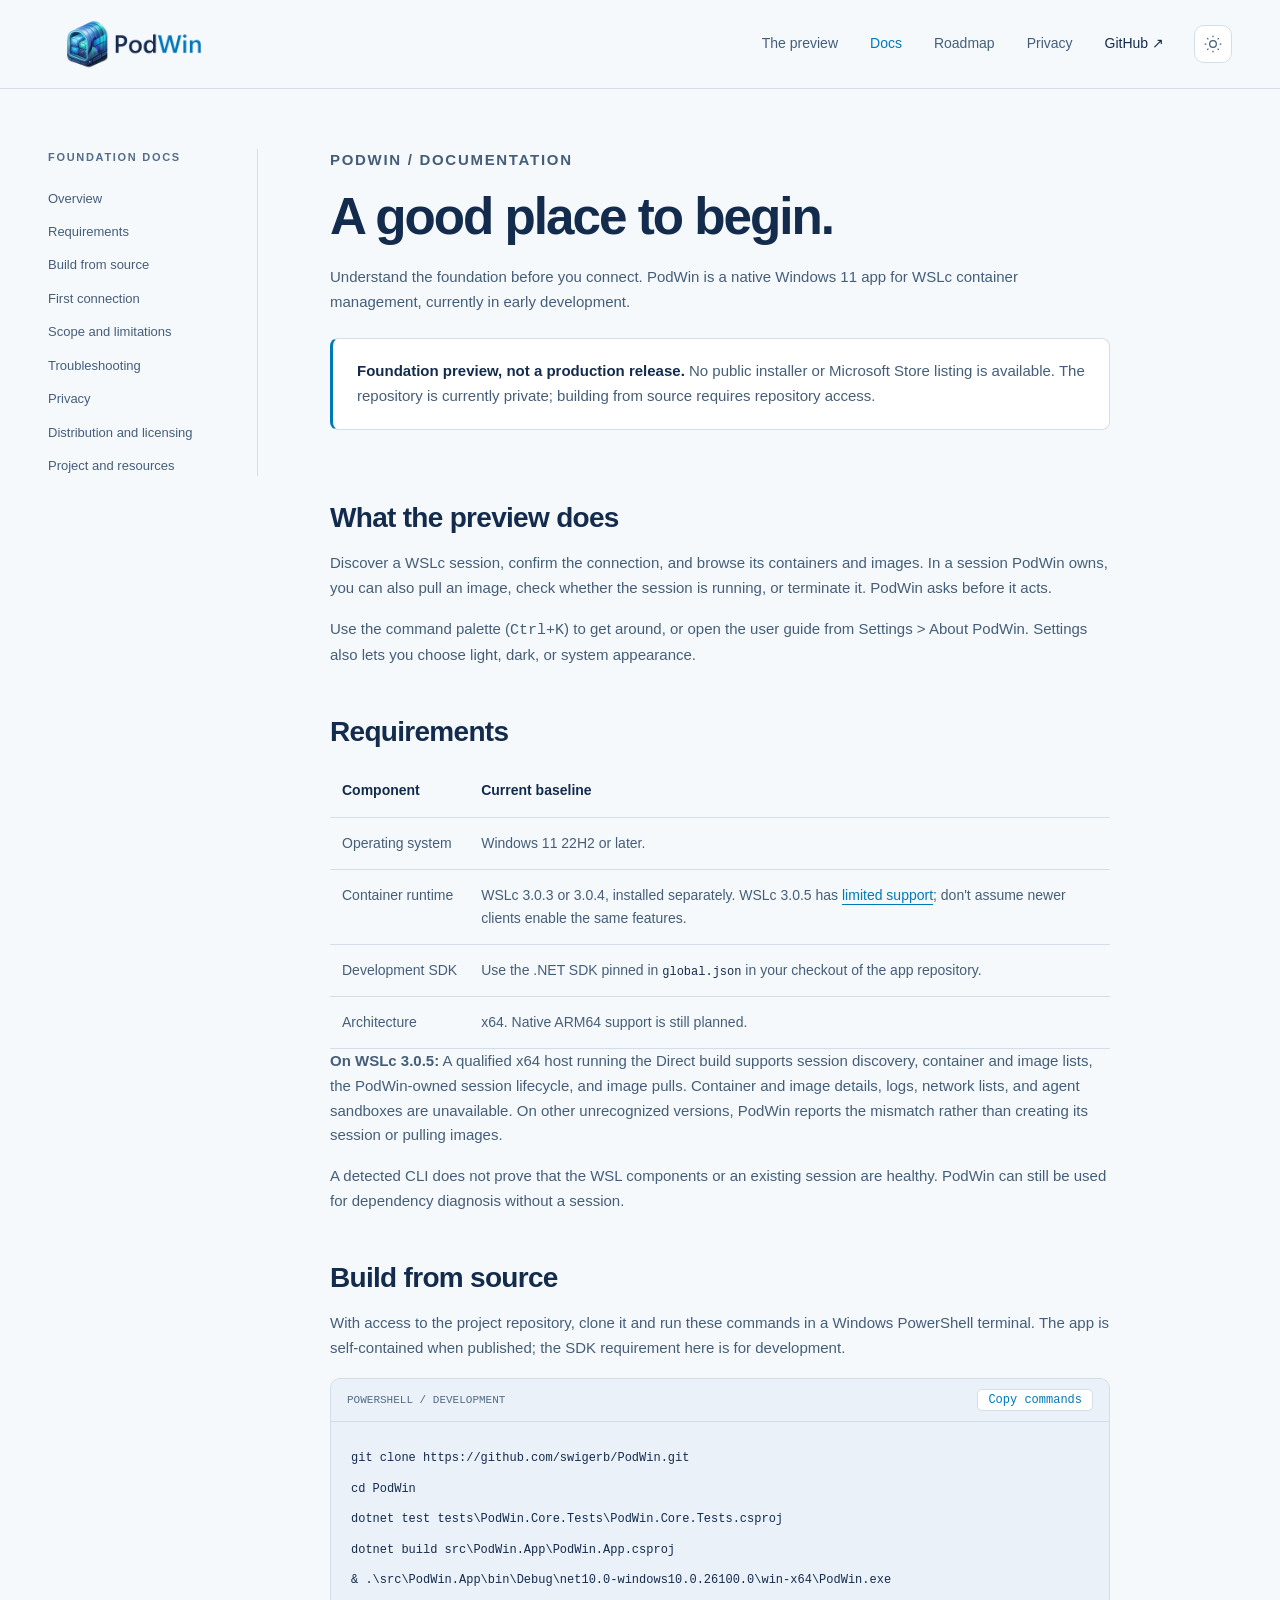
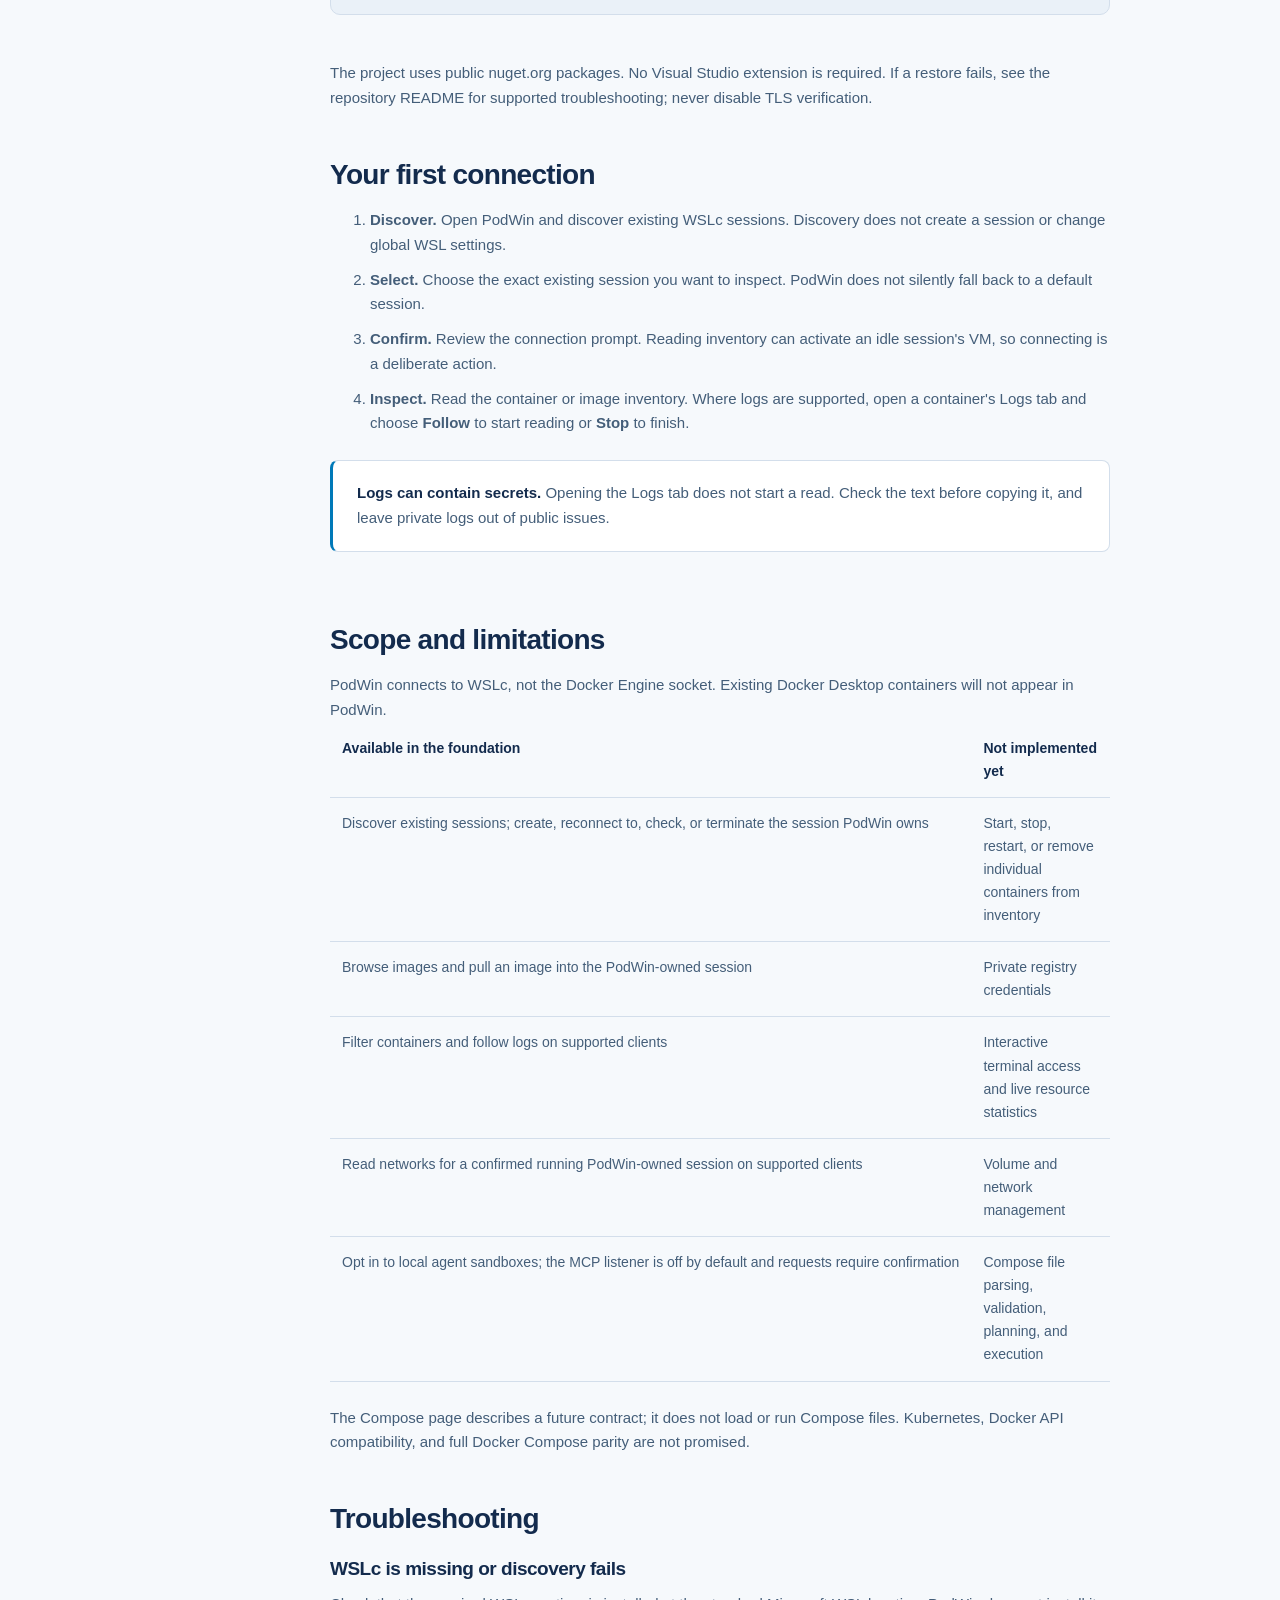
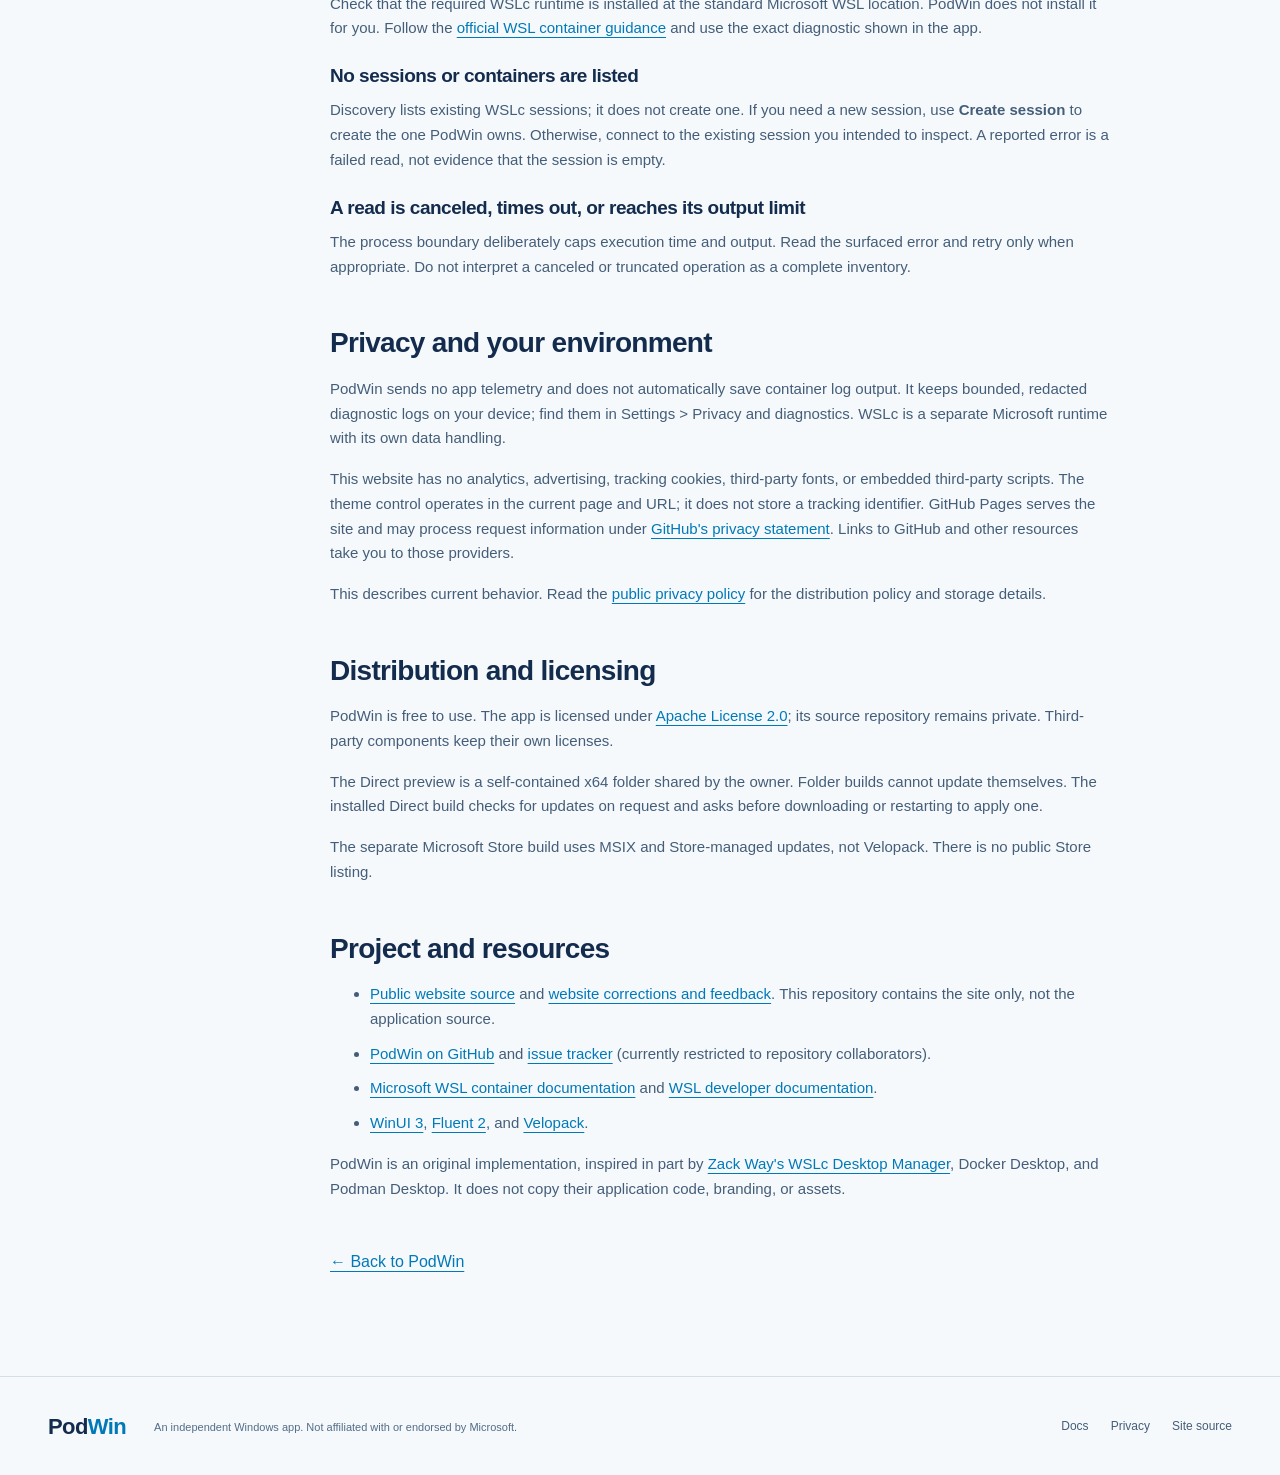
==== site/docs/index.html @ 89027b30 "Merge pull request #4 from swigerb/squad/2-preview-copy Co-authored-by: Copilot <223556219+Copilot@u" ====
<!doctype html>
<html lang="en" data-theme="dark">
<head>
  <meta charset="utf-8">
  <meta name="viewport" content="width=device-width, initial-scale=1">
  <script src="../assets/theme.js"></script>
  <title>Documentation | PodWin</title>
  <meta name="description" content="PodWin foundation preview documentation: Windows and WSLc requirements, development setup, session safety, supported workflows, and limitations.">
  <meta name="theme-color" content="#101c30">
  <link rel="canonical" href="https://podwin.app/docs/">
  <meta property="og:type" content="website">
  <meta property="og:site_name" content="PodWin">
  <meta property="og:title" content="Documentation | PodWin">
  <meta property="og:description" content="Get to know the PodWin foundation preview. Requirements, development setup, supported workflows, and honest boundaries.">
  <meta property="og:url" content="https://podwin.app/docs/">
  <meta property="og:image" content="https://podwin.app/assets/podwin-banner.png">
  <meta property="og:image:alt" content="The blue and teal PodWin capsule logo and wordmark.">
  <meta name="twitter:card" content="summary_large_image">
  <link rel="icon" href="../assets/favicon.ico" sizes="any">
  <link rel="apple-touch-icon" href="../assets/apple-touch-icon.png">
  <link rel="manifest" href="../site.webmanifest">
  <link rel="stylesheet" href="../assets/site.css">
  <script src="../assets/site.js" defer></script>
</head>
<body>
  <a class="skip-link" href="#main">Skip to content</a>
  <header class="site-header">
    <div class="container header-inner">
      <a class="brand" href="../" aria-label="PodWin home"><img class="brand-dark" src="../assets/podwin-horizontal-dark.png" alt="PodWin" width="1600" height="480"><img class="brand-light" src="../assets/podwin-horizontal-light.png" alt="PodWin" width="1600" height="480"></a>
      <nav aria-label="Main navigation"><a href="../#preview">The preview</a><a href="./" aria-current="page">Docs</a><a href="../#roadmap">Roadmap</a><a href="../privacy/">Privacy</a><a class="nav-github" href="https://github.com/swigerb/PodWin" title="Application repository; access is currently restricted">GitHub <span aria-hidden="true">&#8599;</span></a></nav>
      <button class="theme-toggle" type="button" aria-label="Switch to light theme" hidden><svg viewBox="0 0 24 24" fill="none" stroke="currentColor" stroke-width="1.5" aria-hidden="true"><circle cx="12" cy="12" r="4"/><path d="M12 2v2m0 16v2M2 12h2m16 0h2M5 5l1.5 1.5m11 11L19 19M5 19l1.5-1.5m11-11L19 5"/></svg></button>
    </div>
  </header>
  <main class="container docs-layout" id="main">
    <nav class="docs-sidebar" aria-label="Documentation sections">
      <p class="eyebrow">FOUNDATION DOCS</p>
      <a href="#overview">Overview</a><a href="#requirements">Requirements</a><a href="#development">Build from source</a><a href="#first-connection">First connection</a><a href="#boundaries">Scope and limitations</a><a href="#troubleshooting">Troubleshooting</a><a href="#privacy">Privacy</a><a href="#distribution">Distribution and licensing</a><a href="#resources">Project and resources</a>
    </nav>
    <div class="docs-content">
      <p class="eyebrow">PODWIN / DOCUMENTATION</p>
      <h1>A good place to begin.</h1>
      <p class="docs-lead">Understand the foundation before you connect. PodWin is a native Windows 11 app for WSLc container management, currently in early development.</p>
      <div class="callout"><p><strong>Foundation preview, not a production release.</strong> No public installer or Microsoft Store listing is available. The repository is currently private; building from source requires repository access.</p></div>

      <section id="overview">
        <h2>What the preview does</h2>
        <p>Discover a WSLc session, confirm the connection, and browse its containers and images. In a session PodWin owns, you can also pull an image, check whether the session is running, or terminate it. PodWin asks before it acts.</p>
        <p>Use the command palette (<kbd>Ctrl+K</kbd>) to get around, or open the user guide from Settings &gt; About PodWin. Settings also lets you choose light, dark, or system appearance.</p>
      </section>
      <section id="requirements">
        <h2>Requirements</h2>
        <div class="docs-table-wrap"><table class="docs-table"><thead><tr><th scope="col">Component</th><th scope="col">Current baseline</th></tr></thead><tbody>
          <tr><td>Operating system</td><td>Windows 11 22H2 or later.</td></tr>
          <tr><td>Container runtime</td><td>WSLc 3.0.3 or 3.0.4, installed separately. WSLc 3.0.5 has <a href="#runtime-limits">limited support</a>; don't assume newer clients enable the same features.</td></tr>
          <tr><td>Development SDK</td><td>Use the .NET SDK pinned in <code>global.json</code> in your checkout of the app repository.</td></tr>
          <tr><td>Architecture</td><td>x64. Native ARM64 support is still planned.</td></tr>
        </tbody></table></div>
        <p id="runtime-limits"><strong>On WSLc 3.0.5:</strong> A qualified x64 host running the Direct build supports session discovery, container and image lists, the PodWin-owned session lifecycle, and image pulls. Container and image details, logs, network lists, and agent sandboxes are unavailable. On other unrecognized versions, PodWin reports the mismatch rather than creating its session or pulling images.</p>
        <p class="section-note">A detected CLI does not prove that the WSL components or an existing session are healthy. PodWin can still be used for dependency diagnosis without a session.</p>
      </section>
      <section id="development">
        <h2>Build from source</h2>
        <p>With access to the project repository, clone it and run these commands in a Windows PowerShell terminal. The app is self-contained when published; the SDK requirement here is for development.</p>
        <div class="code-block">
          <div class="code-heading"><span>POWERSHELL / DEVELOPMENT</span><button class="copy-button" type="button" data-copy="build-commands" hidden>Copy commands</button></div>
          <pre><code id="build-commands">git clone https://github.com/swigerb/PodWin.git
cd PodWin
dotnet test tests\PodWin.Core.Tests\PodWin.Core.Tests.csproj
dotnet build src\PodWin.App\PodWin.App.csproj
&amp; .\src\PodWin.App\bin\Debug\net10.0-windows10.0.26100.0\win-x64\PodWin.exe</code></pre>
        </div>
        <p id="copy-status" class="copy-status" role="status" aria-live="polite"></p>
        <p>The project uses public nuget.org packages. No Visual Studio extension is required. If a restore fails, see the repository README for supported troubleshooting; never disable TLS verification.</p>
      </section>
      <section id="first-connection">
        <h2>Your first connection</h2>
        <ol>
          <li><strong>Discover.</strong> Open PodWin and discover existing WSLc sessions. Discovery does not create a session or change global WSL settings.</li>
          <li><strong>Select.</strong> Choose the exact existing session you want to inspect. PodWin does not silently fall back to a default session.</li>
          <li><strong>Confirm.</strong> Review the connection prompt. Reading inventory can activate an idle session's VM, so connecting is a deliberate action.</li>
          <li><strong>Inspect.</strong> Read the container or image inventory. Where logs are supported, open a container's Logs tab and choose <strong>Follow</strong> to start reading or <strong>Stop</strong> to finish.</li>
        </ol>
        <div class="callout"><p><strong>Logs can contain secrets.</strong> Opening the Logs tab does not start a read. Check the text before copying it, and leave private logs out of public issues.</p></div>
      </section>
      <section id="boundaries">
        <h2>Scope and limitations</h2>
        <p>PodWin connects to WSLc, not the Docker Engine socket. Existing Docker Desktop containers will not appear in PodWin.</p>
        <div class="docs-table-wrap"><table class="docs-table"><thead><tr><th scope="col">Available in the foundation</th><th scope="col">Not implemented yet</th></tr></thead><tbody>
          <tr><td>Discover existing sessions; create, reconnect to, check, or terminate the session PodWin owns</td><td>Start, stop, restart, or remove individual containers from inventory</td></tr>
          <tr><td>Browse images and pull an image into the PodWin-owned session</td><td>Private registry credentials</td></tr>
          <tr><td>Filter containers and follow logs on supported clients</td><td>Interactive terminal access and live resource statistics</td></tr>
          <tr><td>Read networks for a confirmed running PodWin-owned session on supported clients</td><td>Volume and network management</td></tr>
          <tr><td>Opt in to local agent sandboxes; the MCP listener is off by default and requests require confirmation</td><td>Compose file parsing, validation, planning, and execution</td></tr>
        </tbody></table></div>
        <p class="section-note">The Compose page describes a future contract; it does not load or run Compose files. Kubernetes, Docker API compatibility, and full Docker Compose parity are not promised.</p>
      </section>
      <section id="troubleshooting">
        <h2>Troubleshooting</h2>
        <h3>WSLc is missing or discovery fails</h3>
        <p>Check that the required WSLc runtime is installed at the standard Microsoft WSL location. PodWin does not install it for you. Follow the <a href="https://learn.microsoft.com/windows/wsl/wsl-container">official WSL container guidance</a> and use the exact diagnostic shown in the app.</p>
        <h3>No sessions or containers are listed</h3>
        <p>Discovery lists existing WSLc sessions; it does not create one. If you need a new session, use <strong>Create session</strong> to create the one PodWin owns. Otherwise, connect to the existing session you intended to inspect. A reported error is a failed read, not evidence that the session is empty.</p>
        <h3>A read is canceled, times out, or reaches its output limit</h3>
        <p>The process boundary deliberately caps execution time and output. Read the surfaced error and retry only when appropriate. Do not interpret a canceled or truncated operation as a complete inventory.</p>
      </section>
      <section id="privacy">
        <h2>Privacy and your environment</h2>
        <p>PodWin sends no app telemetry and does not automatically save container log output. It keeps bounded, redacted diagnostic logs on your device; find them in Settings &gt; Privacy and diagnostics. WSLc is a separate Microsoft runtime with its own data handling.</p>
        <p>This website has no analytics, advertising, tracking cookies, third-party fonts, or embedded third-party scripts. The theme control operates in the current page and URL; it does not store a tracking identifier. GitHub Pages serves the site and may process request information under <a href="https://docs.github.com/en/site-policy/privacy-policies/github-general-privacy-statement">GitHub's privacy statement</a>. Links to GitHub and other resources take you to those providers.</p>
        <p>This describes current behavior. Read the <a href="../privacy/">public privacy policy</a> for the distribution policy and storage details.</p>
      </section>
      <section id="distribution">
        <h2>Distribution and licensing</h2>
        <p>PodWin is free to use. The app is licensed under <a href="https://www.apache.org/licenses/LICENSE-2.0">Apache License 2.0</a>; its source repository remains private. Third-party components keep their own licenses.</p>
        <p>The Direct preview is a self-contained x64 folder shared by the owner. Folder builds cannot update themselves. The installed Direct build checks for updates on request and asks before downloading or restarting to apply one.</p>
        <p>The separate Microsoft Store build uses MSIX and Store-managed updates, not Velopack. There is no public Store listing.</p>
      </section>
      <section id="resources">
        <h2>Project and resources</h2>
        <ul>
          <li><a href="https://github.com/swigerb/podwin.app">Public website source</a> and <a href="https://github.com/swigerb/podwin.app/issues">website corrections and feedback</a>. This repository contains the site only, not the application source.</li>
          <li><a href="https://github.com/swigerb/PodWin">PodWin on GitHub</a> and <a href="https://github.com/swigerb/PodWin/issues">issue tracker</a> (currently restricted to repository collaborators).</li>
          <li><a href="https://learn.microsoft.com/windows/wsl/wsl-container">Microsoft WSL container documentation</a> and <a href="https://wsl.dev/">WSL developer documentation</a>.</li>
          <li><a href="https://learn.microsoft.com/windows/apps/winui/winui3/">WinUI 3</a>, <a href="https://fluent2.microsoft.design/">Fluent 2</a>, and <a href="https://docs.velopack.io/">Velopack</a>.</li>
        </ul>
        <p>PodWin is an original implementation, inspired in part by <a href="https://github.com/seiggy/wslc-desktop">Zack Way's WSLc Desktop Manager</a>, Docker Desktop, and Podman Desktop. It does not copy their application code, branding, or assets.</p>
      </section>
      <a class="back-link" href="../">&#8592; Back to PodWin</a>
    </div>
  </main>
  <footer class="site-footer"><div class="container footer-inner"><a class="footer-wordmark" href="../">Pod<span>Win</span></a><p>An independent Windows app. Not affiliated with or endorsed by Microsoft.</p><nav aria-label="Footer navigation"><a href="./">Docs</a><a href="../privacy/">Privacy</a><a href="https://github.com/swigerb/podwin.app">Site source</a></nav></div></footer>
</body>
</html>
---- site/assets/site.css ----
:root {
  color-scheme: light;
  --cp-bg: #f6f9fc;
  --cp-bg-elevated: #eaf1f8;
  --cp-surface: #ffffff;
  --cp-surface-soft: #edf3fa;
  --cp-border: #d3deeb;
  --cp-border-strong: #8ca4bd;
  --cp-text: #132b4d;
  --cp-text-muted: #445e79;
  --cp-text-soft: #526d88;
  --cp-accent: #0079b8;
  --cp-accent-hover: #00669b;
  --cp-accent-soft: #e0f3fb;
  --cp-accent-fg: #ffffff;
  --cp-success: #087762;
  --cp-teal: #008477;
  --cp-blue: #287bd0;
  --cp-grid: #dce5ef;
  --cp-shadow: 0 24px 70px #112b4d12;
  --cp-glow: #18bad51a;
  --cp-hero-end: #daeefa;
  --cp-on-gradient: #ffffff;
  font-family: "Segoe UI", Aptos, Calibri, -apple-system, BlinkMacSystemFont, sans-serif;
}
html[data-theme="dark"] {
  color-scheme: dark;
  --cp-bg: #0c1422;
  --cp-bg-elevated: #101c30;
  --cp-surface: #132139;
  --cp-surface-soft: #17283f;
  --cp-border: #25364e;
  --cp-border-strong: #59718b;
  --cp-text: #f0f5fc;
  --cp-text-muted: #acbbcf;
  --cp-text-soft: #91a6bf;
  --cp-accent: #64d9ef;
  --cp-accent-hover: #a0ecfa;
  --cp-accent-soft: #142f40;
  --cp-accent-fg: #092334;
  --cp-success: #67e4bd;
  --cp-teal: #50e0ce;
  --cp-blue: #7ab8ff;
  --cp-grid: #1b2b41;
  --cp-shadow: 0 24px 70px #00000038;
  --cp-glow: #16cbd51a;
  --cp-hero-end: #113345;
}
* { box-sizing: border-box; }
html { scroll-behavior: smooth; scroll-padding-top: 100px; }
body { margin: 0; background: var(--cp-bg); color: var(--cp-text); font-size: 16px; line-height: 1.65; }
[hidden] { display: none !important; }
a { color: var(--cp-accent); text-underline-offset: 4px; }
a:hover { color: var(--cp-accent-hover); }
button, input { font: inherit; }
button { cursor: pointer; }
img { display: block; max-width: 100%; height: auto; }
svg { width: 20px; height: 20px; flex-shrink: 0; }
h1, h2, h3, p { margin: 0; }
h1, h2, h3 { line-height: 1.12; }
h2 { font-size: clamp(32px, 3.7vw, 48px); font-weight: 650; letter-spacing: -1.6px; }
h3 { font-size: 23px; font-weight: 600; letter-spacing: -.5px; }
::selection { background: var(--cp-accent); color: var(--cp-accent-fg); }
:focus-visible { outline: 3px solid var(--cp-accent); outline-offset: 6px; border-radius: 4px; }
.container { width: min(1200px, calc(100% - 96px)); margin-inline: auto; }
.skip-link { position: fixed; top: 12px; left: 16px; z-index: 20; padding: 8px 20px; background: var(--cp-surface); transform: translateY(-160%); }
.skip-link:focus { transform: none; }
.site-header { border-bottom: 1px solid var(--cp-border); background: var(--cp-bg); }
.header-inner { min-height: 88px; display: flex; align-items: center; gap: 30px; }
.brand { flex-shrink: 0; width: 172px; }
.brand-light, html[data-theme="light"] .brand-dark { display: none; }
html[data-theme="light"] .brand-light { display: block; }
.header-inner nav { margin-left: auto; display: flex; align-items: center; gap: 32px; }
.header-inner nav a { font-size: 14px; font-weight: 500; text-decoration: none; color: var(--cp-text-muted); white-space: nowrap; }
.header-inner nav a:hover, .header-inner nav a[aria-current="page"] { color: var(--cp-accent); }
.header-inner nav .nav-github { color: var(--cp-text); }
.theme-toggle { display: grid; place-items: center; width: 38px; height: 38px; padding: 8px; border: 1px solid var(--cp-border); border-radius: 10px; background: var(--cp-surface); color: var(--cp-text-muted); flex-shrink: 0; }
.theme-toggle:hover { color: var(--cp-accent); border-color: var(--cp-border-strong); }
.hero { position: relative; display: grid; grid-template-columns: 1.15fr 1fr; gap: 28px; align-items: center; padding-top: 88px; padding-bottom: 84px; }
.eyebrow { display: flex; align-items: center; gap: 9px; font-size: 11px; font-weight: 650; letter-spacing: 1.7px; color: var(--cp-text-soft); line-height: 1.5; }
.status-dot { display: inline-block; flex-shrink: 0; width: 6px; height: 6px; border-radius: 50%; background: var(--cp-teal); }
h1 { margin-top: 26px; font-size: clamp(48px, 5.9vw, 78px); font-weight: 700; line-height: 1.04; letter-spacing: -3.8px; }
.gradient-text { color: var(--cp-accent); background: linear-gradient(110deg, var(--cp-blue), var(--cp-accent) 50%, var(--cp-teal)); background-clip: text; -webkit-text-fill-color: transparent; }
.hero-description { margin-top: 28px; max-width: 480px; font-size: 18px; color: var(--cp-text-muted); line-height: 1.7; }
.button-row { display: flex; flex-wrap: wrap; align-items: center; gap: 12px; margin-top: 32px; }
.button { display: inline-flex; align-items: center; justify-content: center; gap: 16px; padding: 12px 21px; border-radius: 10px; border: 1px solid var(--cp-border); text-decoration: none; font-size: 14px; font-weight: 600; line-height: 1.5; transition: background .15s, border-color .15s, transform .15s; }
.button:hover { transform: translateY(-2px); }
.button-primary { background: var(--cp-accent); color: var(--cp-accent-fg); border-color: var(--cp-accent); }
.button-primary:hover { background: var(--cp-accent-hover); border-color: var(--cp-accent-hover); color: var(--cp-accent-fg); }
.button-secondary { background: var(--cp-bg); color: var(--cp-text); }
.button-secondary:hover { color: var(--cp-text); border-color: var(--cp-border-strong); background: var(--cp-surface); }
.hero-note { display: flex; flex-wrap: wrap; align-items: center; gap: 10px; margin-top: 22px; color: var(--cp-text-soft); font-size: 11px; }
.small-tag { padding: 3px 7px; border: 1px solid var(--cp-border); border-radius: 4px; font-size: 9px; font-weight: 650; letter-spacing: .8px; color: var(--cp-text-muted); }
.hero-art { position: relative; isolation: isolate; min-width: 0; min-height: 480px; display: flex; align-items: center; justify-content: center; overflow: clip; background-image: radial-gradient(var(--cp-grid) 1px, transparent 1px); background-size: 22px 22px; }
.hero-art::before { content: ""; position: absolute; z-index: -1; inset: 3%; background: radial-gradient(ellipse, var(--cp-glow), transparent 68%); }
.hero-icon { width: 100%; max-width: 450px; position: relative; filter: drop-shadow(0 20px 30px var(--cp-glow)); }
.orbit { position: absolute; z-index: -1; width: 87%; height: 78%; border: 1px solid var(--cp-border); border-radius: 50%; transform: rotate(-24deg); }
.orbit-two { width: 66%; height: 99%; transform: rotate(38deg); }
.art-label { position: absolute; z-index: 1; background: var(--cp-bg); padding: 8px 11px; border: 1px solid var(--cp-border); border-radius: 6px; font: 10px Consolas, "Courier New", monospace; letter-spacing: 1.6px; color: var(--cp-text-muted); display: flex; align-items: center; gap: 9px; }
.art-label-top { top: 4px; right: 12px; }
.art-caption { position: absolute; bottom: 5px; left: 50%; transform: translateX(-50%); white-space: nowrap; color: var(--cp-text-soft); font-size: 11px; display: flex; align-items: center; gap: 12px; }
.caption-line { width: 24px; height: 1px; background: var(--cp-border-strong); }
.platform-strip { border-block: 1px solid var(--cp-border); background: var(--cp-bg-elevated); }
.platform-inner { display: flex; justify-content: space-between; gap: 24px; align-items: center; padding-block: 21px; color: var(--cp-text-muted); font-size: 13px; }
.platform-inner > span { display: flex; align-items: center; gap: 10px; }
.platform-inner svg { width: 16px; height: 16px; color: var(--cp-text-soft); }
.strip-plus { color: var(--cp-text-soft); }
.section { padding-block: 100px; }
.section-heading { display: flex; align-items: flex-end; justify-content: space-between; gap: 50px; margin-bottom: 40px; }
.section-heading .eyebrow, .principles-inner .eyebrow, .faq-section .eyebrow { margin-bottom: 16px; }
.section-heading > p { max-width: 350px; color: var(--cp-text-muted); font-size: 15px; }
.preview-frame { border: 1px solid var(--cp-border-strong); border-radius: 12px; overflow: hidden; box-shadow: var(--cp-shadow); background: var(--cp-bg-elevated); }
.preview-titlebar { display: flex; align-items: center; gap: 10px; padding: 14px 20px; font-size: 12px; border-bottom: 1px solid var(--cp-border); }
.preview-titlebar img { width: 24px; height: 24px; }
.preview-badge { font: 9px Consolas, "Courier New", monospace; color: var(--cp-text-soft); letter-spacing: .8px; margin-left: 8px; }
.window-chrome { margin-left: auto; color: var(--cp-text-soft); font-size: 14px; }
.preview-body { display: grid; grid-template-columns: 210px 1fr; }
.preview-sidebar { display: flex; flex-direction: column; padding: 32px 16px 20px; border-right: 1px solid var(--cp-border); }
.sidebar-label { font: 9px Consolas, "Courier New", monospace; color: var(--cp-text-soft); padding-left: 13px; letter-spacing: 1px; }
.demo-tabs { display: flex; flex-direction: column; gap: 6px; margin-top: 21px; }
.demo-tabs button { text-align: left; padding: 10px 12px; background: none; border: 1px solid transparent; border-radius: 6px; color: var(--cp-text-muted); font-size: 13px; }
.demo-tabs button span { margin-right: 9px; }
.demo-tabs button[aria-selected="true"] { background: var(--cp-accent-soft); color: var(--cp-accent); border-color: var(--cp-border); }
.sidebar-footer { margin-top: auto; padding: 48px 6px 0; color: var(--cp-text-soft); font-size: 10px; display: flex; align-items: center; gap: 7px; }
.preview-content { padding: 30px 32px 20px; min-width: 0; }
.inventory-heading { display: flex; justify-content: space-between; align-items: center; gap: 16px; }
.inventory-heading .eyebrow { font-size: 8px; letter-spacing: 1px; }
.inventory-heading h3 { font-size: 24px; margin-top: 9px; }
.session-label { border: 1px solid var(--cp-border); padding: 6px 10px; font: 10px Consolas, "Courier New", monospace; border-radius: 5px; color: var(--cp-text-muted); white-space: nowrap; }
.sample-notice { margin-top: 22px; border-left: 2px solid var(--cp-accent); padding-left: 10px; color: var(--cp-text-soft); font-size: 11px; }
.inventory-panel { margin-top: 18px; }
.inventory-row { display: grid; grid-template-columns: 1fr auto; gap: 16px; align-items: center; padding: 15px 12px; border-top: 1px solid var(--cp-border); font-size: 12px; }
.inventory-row strong { font-weight: 600; }
.inventory-row code { display: block; margin-top: 3px; font: 10px Consolas, "Courier New", monospace; color: var(--cp-text-soft); }
.inventory-labels { color: var(--cp-text-soft); font-size: 9px; letter-spacing: .8px; padding-block: 9px; }
.state { font-size: 11px; color: var(--cp-text-muted); }
.state span { margin-right: 4px; }
.state-running { color: var(--cp-success); }
.inventory-footer { display: flex; align-items: center; gap: 7px; color: var(--cp-text-soft); border-top: 1px solid var(--cp-border); padding: 14px 0 0; font-size: 10px; }
.feature-grid { display: grid; grid-template-columns: repeat(3, 1fr); gap: 40px; margin-top: 45px; }
.feature-number { font: 10px Consolas, "Courier New", monospace; color: var(--cp-accent); letter-spacing: 1.2px; }
.feature-card h3 { margin-top: 14px; font-size: 21px; }
.feature-card p { color: var(--cp-text-muted); font-size: 14px; margin-top: 12px; }
.principles-section { background: var(--cp-bg-elevated); border-block: 1px solid var(--cp-border); }
.principles-inner { display: grid; grid-template-columns: 1fr 1.3fr; gap: 70px; padding-block: 72px; }
.principles-list { display: flex; flex-direction: column; gap: 22px; }
.principles-list > div { display: flex; gap: 18px; align-items: flex-start; }
.principles-list > div > span { color: var(--cp-accent); font-size: 24px; line-height: 1; }
.principles-list p { font-size: 14px; color: var(--cp-text-muted); }
.principles-list strong { color: var(--cp-text); font-weight: 600; }
.roadmap-grid { display: grid; grid-template-columns: repeat(3, 1fr); gap: 20px; }
.roadmap-card { padding: 30px 28px; border: 1px solid var(--cp-border); border-radius: 12px; background: var(--cp-surface); }
.roadmap-current { background: linear-gradient(145deg, var(--cp-surface), var(--cp-accent-soft)); border-color: var(--cp-border-strong); }
.stage-label { display: flex; align-items: center; gap: 8px; font: 9px Consolas, "Courier New", monospace; letter-spacing: 1px; color: var(--cp-text-soft); }
.roadmap-current .stage-label { color: var(--cp-teal); }
.roadmap-card h3 { margin-top: 24px; font-size: 27px; }
.roadmap-card ul { list-style: none; padding: 0; margin: 22px 0 0; color: var(--cp-text-muted); font-size: 13px; }
.roadmap-card li { position: relative; padding-left: 15px; margin-block: 10px; }
.roadmap-card li::before { content: ""; position: absolute; width: 4px; height: 4px; background: var(--cp-border-strong); left: 0; top: 9px; border-radius: 50%; }
.roadmap-current li::before { background: var(--cp-teal); }
.section-note { margin-top: 24px; color: var(--cp-text-soft); font-size: 12px; }
.section-note a { white-space: normal; }
.faq-section { display: grid; grid-template-columns: 1fr 1.5fr; gap: 60px; padding-top: 0; }
.faq-list details { border-bottom: 1px solid var(--cp-border); }
.faq-list details:first-child { border-top: 1px solid var(--cp-border); }
.faq-list summary { cursor: pointer; padding: 20px 4px; color: var(--cp-text); font-size: 15px; font-weight: 500; }
.faq-list details p { padding: 0 4px 22px; color: var(--cp-text-muted); font-size: 14px; }
.closing-section { display: flex; align-items: center; flex-direction: column; text-align: center; padding: 64px 32px; margin-bottom: 80px; border: 1px solid var(--cp-border); border-radius: 16px; background: radial-gradient(ellipse at 50% 0, var(--cp-hero-end), var(--cp-bg-elevated) 70%); }
.closing-section > img { width: 88px; }
.closing-section .eyebrow { margin-top: 22px; font-size: 10px; }
.closing-section h2 { margin-top: 18px; }
.closing-section > p:not(.eyebrow):not(.fine-print) { margin-top: 18px; font-size: 15px; color: var(--cp-text-muted); }
.closing-section .button-row { justify-content: center; margin-top: 26px; }
.fine-print { margin-top: 16px; color: var(--cp-text-soft); font-size: 11px; }
.site-footer { border-top: 1px solid var(--cp-border); }
.footer-inner { min-height: 100px; display: flex; align-items: center; gap: 28px; }
.footer-wordmark { font-weight: 650; font-size: 22px; letter-spacing: -.6px; color: var(--cp-text); text-decoration: none; }
.footer-wordmark span { color: var(--cp-accent); }
.footer-inner p { color: var(--cp-text-soft); font-size: 11px; }
.footer-inner nav { margin-left: auto; display: flex; gap: 22px; }
.footer-inner nav a { color: var(--cp-text-muted); text-decoration: none; font-size: 12px; }
.docs-layout { display: grid; grid-template-columns: 210px 1fr; gap: 72px; padding-block: 60px 100px; }
.docs-sidebar { align-self: start; position: sticky; top: 28px; display: flex; flex-direction: column; gap: 12px; border-right: 1px solid var(--cp-border); padding-right: 24px; }
.docs-sidebar .eyebrow { margin-bottom: 10px; }
.docs-sidebar a { color: var(--cp-text-muted); text-decoration: none; font-size: 13px; }
.docs-sidebar a:hover { color: var(--cp-accent); }
.docs-content { max-width: 780px; min-width: 0; }
.docs-content h1 { font-size: clamp(40px, 4vw, 56px); letter-spacing: -2px; margin-top: 18px; }
.docs-lead { font-size: 19px; color: var(--cp-text-muted); margin-top: 22px; }
.docs-content section { padding-top: 48px; }
.docs-content h2 { font-size: 28px; letter-spacing: -.7px; margin-bottom: 18px; }
.docs-content h3 { font-size: 19px; margin-top: 24px; margin-bottom: 12px; }
.docs-content p, .docs-content li { color: var(--cp-text-muted); font-size: 15px; }
.docs-content p + p { margin-top: 16px; }
.docs-content li { margin-block: 10px; }
.callout { padding: 20px 24px; border: 1px solid var(--cp-border); border-left: 3px solid var(--cp-accent); border-radius: 8px; background: var(--cp-surface); margin-block: 24px; }
.callout strong { color: var(--cp-text); }
.docs-table-wrap { overflow-x: auto; }
.docs-table { border-collapse: collapse; width: 100%; font-size: 14px; }
.docs-table th, .docs-table td { text-align: left; border-bottom: 1px solid var(--cp-border); padding: 14px 12px; vertical-align: top; }
.docs-table th { color: var(--cp-text); font-weight: 600; }
.docs-table td { color: var(--cp-text-muted); }
.docs-table td:first-child { white-space: nowrap; }
.docs-content code { font: 12px Consolas, "Courier New", Courier, monospace; overflow-wrap: anywhere; color: var(--cp-text); }
.code-block { border: 1px solid var(--cp-border); border-radius: 10px; background: var(--cp-bg-elevated); margin-top: 18px; overflow: hidden; }
.code-heading { display: flex; align-items: center; gap: 16px; padding: 10px 16px; border-bottom: 1px solid var(--cp-border); color: var(--cp-text-soft); font: 11px Consolas, "Courier New", monospace; }
.copy-button { margin-left: auto; border: 1px solid var(--cp-border); background: var(--cp-surface); color: var(--cp-accent); border-radius: 5px; padding: 3px 10px; font-size: 12px; }
.code-block pre { margin: 0; padding: 20px; overflow-x: auto; line-height: 1.9; }
.code-block code { white-space: pre; overflow-wrap: normal; }
.copy-status { min-height: 24px; margin-top: 6px; font-size: 12px !important; }
.docs-content .back-link { display: inline-block; margin-top: 48px; }
.not-found { padding-block: 120px; max-width: 700px; min-height: 65vh; }
.not-found h1 { font-size: 64px; }
.not-found > p:not(.eyebrow) { margin-top: 24px; color: var(--cp-text-muted); }
@media (min-width: 1600px) { .hero { padding-block: 110px; } }
@media (max-width: 1000px) {
  .container { width: calc(100% - 64px); }
  .hero { gap: 12px; padding-block: 64px; }
  h1 { letter-spacing: -2.7px; }
  .hero-art { min-height: 380px; }
  .hero-description { font-size: 16px; }
  .art-caption { font-size: 9px; }
  .header-inner nav { gap: 20px; }
  .platform-inner { gap: 16px; font-size: 11px; }
  .section-heading { gap: 32px; }
  .section-heading > p { max-width: 280px; font-size: 14px; }
  .roadmap-card { padding: 24px 20px; }
  .stage-label { font-size: 8px; }
  .preview-body { grid-template-columns: 175px 1fr; }
  .preview-content { padding-inline: 24px; }
  .inventory-heading { flex-wrap: wrap; }
  .feature-grid { gap: 26px; }
  .principles-inner { gap: 40px; }
  .docs-layout { grid-template-columns: 175px 1fr; gap: 40px; }
}
@media (max-width: 720px) {
  html { scroll-padding-top: 24px; }
  .container { width: calc(100% - 40px); }
  .header-inner { min-height: 76px; gap: 12px; flex-wrap: wrap; padding-block: 14px; }
  .brand { width: 137px; }
  .theme-toggle { margin-left: auto; }
  .header-inner nav { order: 2; width: 100%; margin-left: 0; justify-content: space-between; gap: 12px; padding-top: 6px; }
  .header-inner nav a { font-size: 12px; }
  .hero { grid-template-columns: minmax(0, 1fr); gap: 30px; padding-top: 48px; padding-bottom: 36px; }
  h1 { font-size: clamp(48px, 9.5vw, 68px); letter-spacing: -2.7px; margin-top: 22px; }
  .eyebrow { font-size: 9px; letter-spacing: 1.2px; }
  .hero-description { max-width: 460px; margin-top: 24px; font-size: 16px; }
  .hero-art { min-height: 340px; max-width: 460px; width: 100%; margin-inline: auto; }
  .hero-icon { width: 320px; }
  .art-label-top { top: 0; font-size: 8px; }
  .art-caption { font-size: 10px; }
  .platform-inner { display: grid; grid-template-columns: 1fr 1fr; gap: 16px; padding-block: 20px; }
  .platform-inner > span { font-size: 11px; }
  .section { padding-block: 64px; }
  h2 { letter-spacing: -1px; font-size: 34px; }
  .section-heading { display: block; margin-bottom: 28px; }
  .section-heading > p { max-width: 100%; margin-top: 22px; }
  .preview-body { grid-template-columns: 1fr; }
  .preview-sidebar { padding: 12px; border-right: 0; border-bottom: 1px solid var(--cp-border); }
  .sidebar-label, .sidebar-footer { display: none; }
  .demo-tabs { flex-direction: row; margin-top: 0; }
  .demo-tabs button { flex: 1; font-size: 12px; }
  .preview-titlebar { padding: 10px 12px; gap: 7px; }
  .preview-badge { font-size: 7px; margin-left: 0; }
  .window-chrome { font-size: 11px; }
  .preview-content { padding: 24px 16px 16px; }
  .inventory-heading h3 { font-size: 24px; }
  .session-label { font-size: 9px; }
  .sample-notice { font-size: 10px; }
  .inventory-footer { font-size: 9px; }
  .feature-grid { grid-template-columns: 1fr; margin-top: 34px; gap: 30px; }
  .feature-card h3 { margin-top: 10px; }
  .feature-card p { margin-top: 8px; }
  .principles-inner { grid-template-columns: 1fr; gap: 32px; padding-block: 52px; }
  .roadmap-grid { grid-template-columns: 1fr; gap: 16px; }
  .roadmap-card { padding: 26px; }
  .stage-label { font-size: 9px; }
  .roadmap-card h3 { margin-top: 20px; }
  .faq-section { grid-template-columns: 1fr; gap: 28px; padding-top: 0; }
  .closing-section { padding: 44px 20px; margin-bottom: 50px; }
  .closing-section .eyebrow { font-size: 8px; }
  .closing-section h2 { font-size: 31px; }
  .closing-section > p:not(.eyebrow):not(.fine-print) { font-size: 14px; }
  .desktop-break { display: none; }
  .footer-inner { flex-wrap: wrap; gap: 16px; padding-block: 26px; }
  .footer-inner p { order: 2; width: 100%; }
  .docs-layout { grid-template-columns: 1fr; gap: 32px; padding-block: 32px 64px; }
  .docs-sidebar { position: static; flex-direction: row; flex-wrap: wrap; gap: 10px 18px; border-right: 0; border-bottom: 1px solid var(--cp-border); padding: 0 0 20px; }
  .docs-sidebar .eyebrow { width: 100%; margin-bottom: 0; }
  .docs-sidebar a { font-size: 12px; }
  .docs-content h1 { font-size: 40px; }
  .docs-lead { font-size: 17px; }
  .docs-content section { padding-top: 36px; }
  .docs-content h2 { font-size: 27px; }
  .docs-table th, .docs-table td { padding-inline: 8px; font-size: 12px; }
  .callout { padding: 16px; }
  .not-found { padding-block: 70px; }
}
@media (prefers-reduced-motion: reduce) {
  html { scroll-behavior: auto; }
  *, *::before, *::after { transition: none !important; animation: none !important; }
}
@media (forced-colors: active) {
  .gradient-text { -webkit-text-fill-color: currentColor; background: none; }
  .status-dot { border: 3px solid; }
  .button-primary, .demo-tabs button[aria-selected="true"] { border: 2px solid; }
  .hero-icon { filter: none; }
}
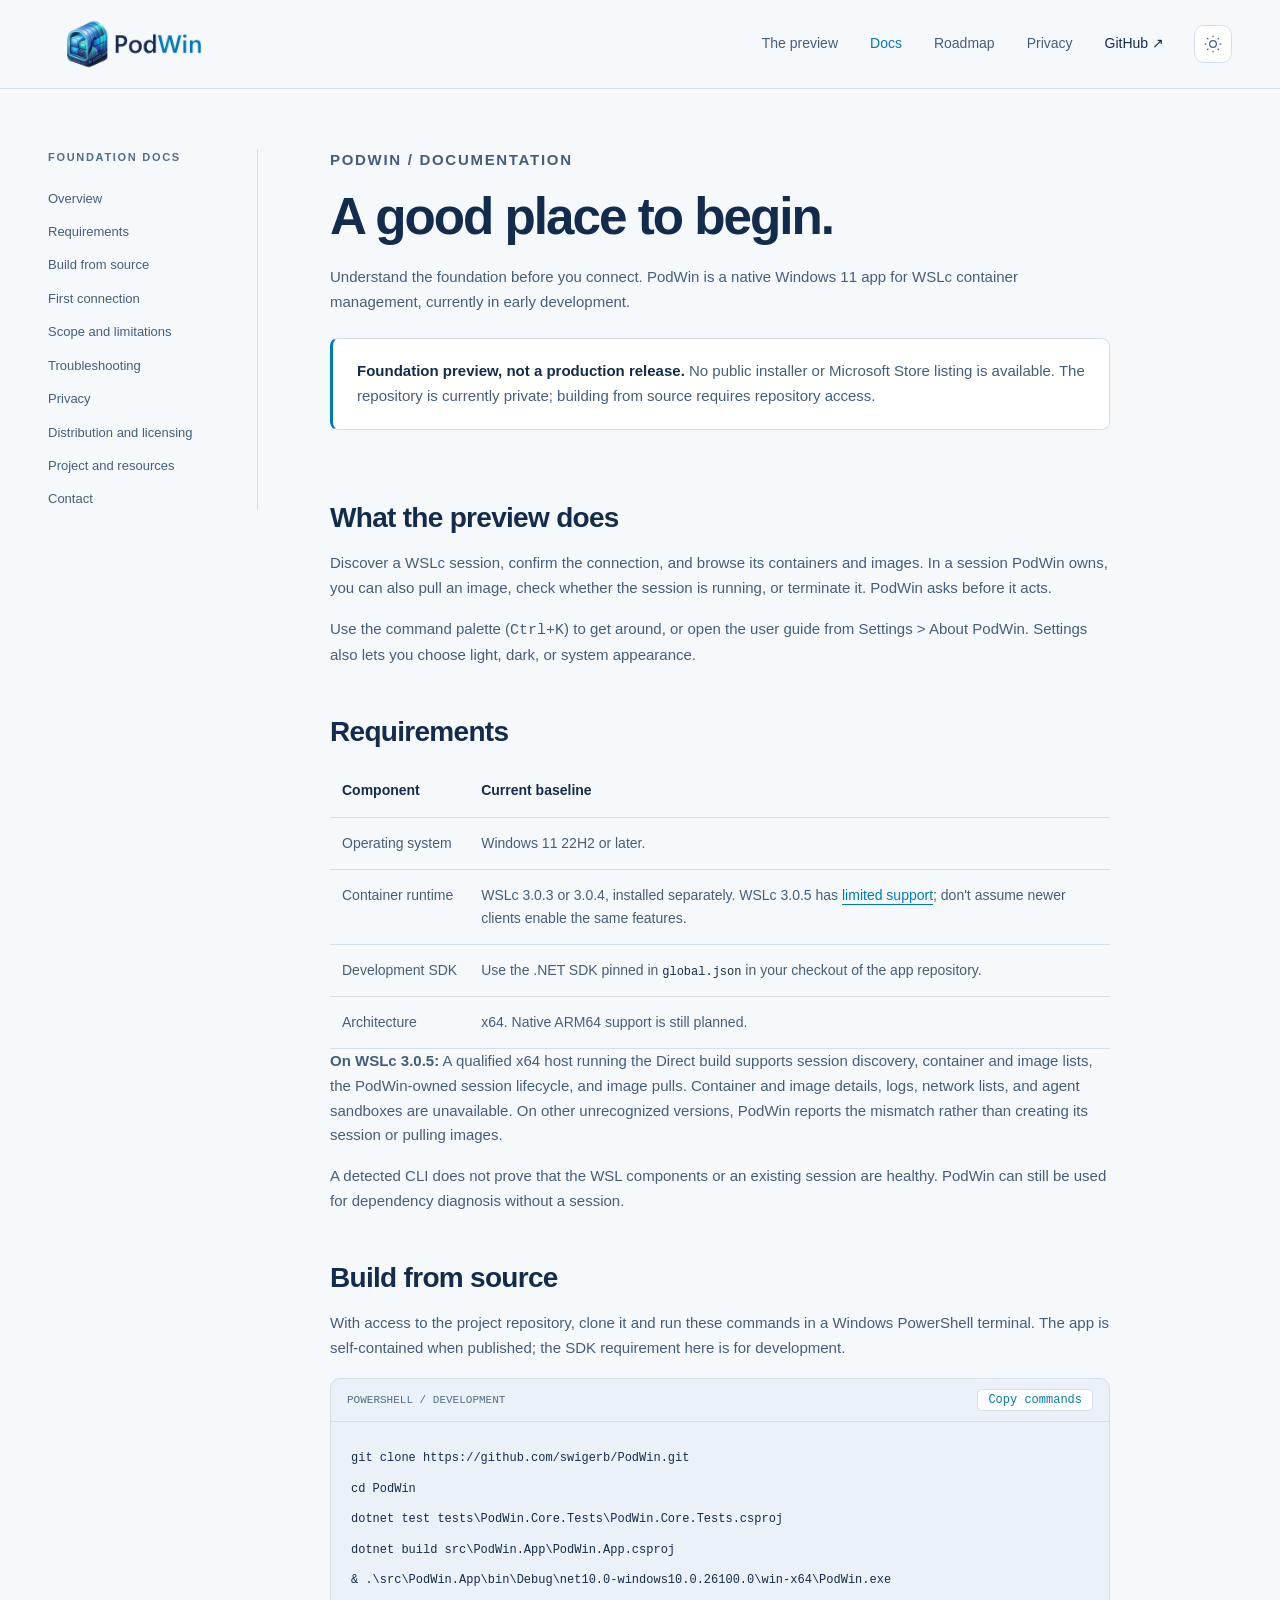
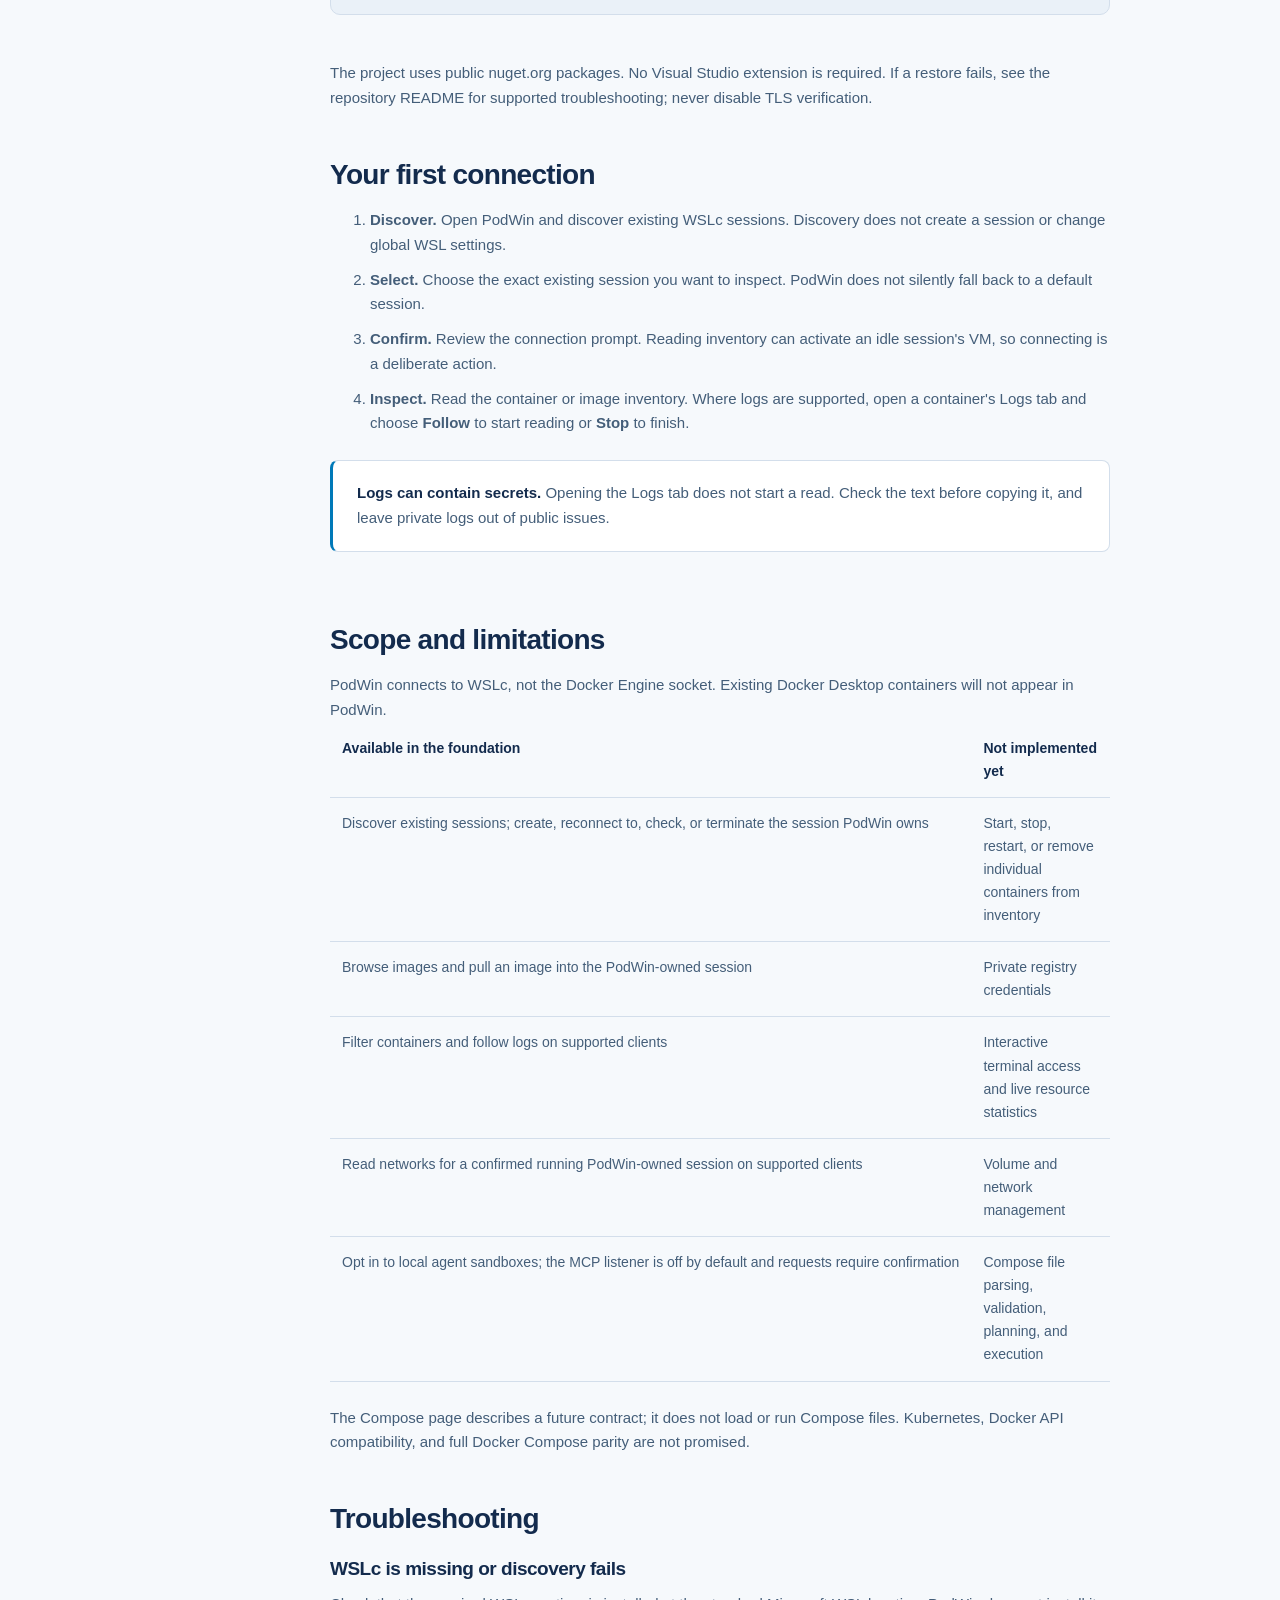
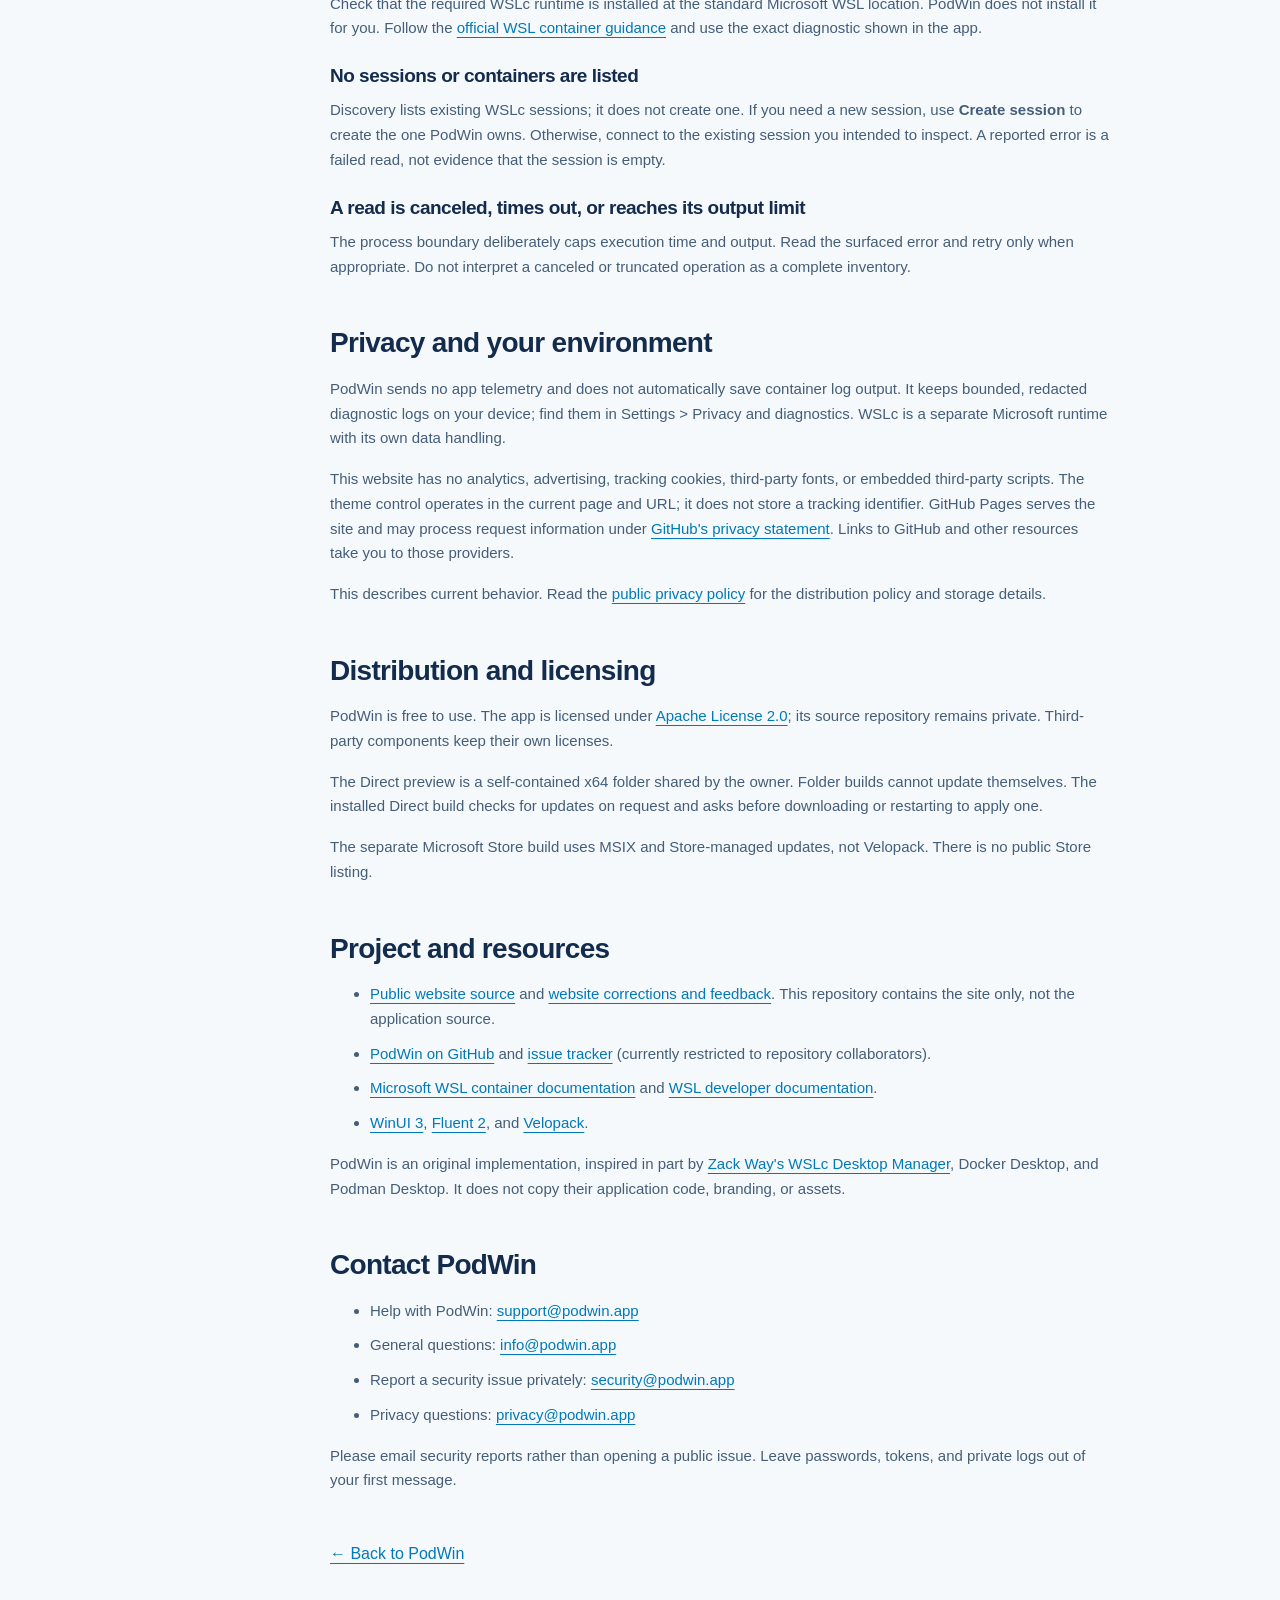
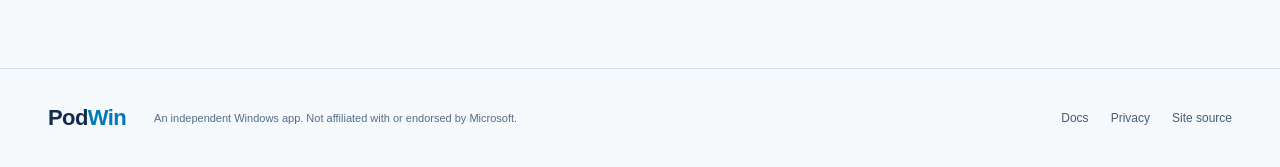
==== commit 303f8b64: "Merge pull request #5 from swigerb/squad/3-contact-links Co-authored-by: Copilot <223556219+Copilot@" ====
--- a/site/docs/index.html
+++ b/site/docs/index.html
@@ -35,6 +35,7 @@
     <nav class="docs-sidebar" aria-label="Documentation sections">
       <p class="eyebrow">FOUNDATION DOCS</p>
       <a href="#overview">Overview</a><a href="#requirements">Requirements</a><a href="#development">Build from source</a><a href="#first-connection">First connection</a><a href="#boundaries">Scope and limitations</a><a href="#troubleshooting">Troubleshooting</a><a href="#privacy">Privacy</a><a href="#distribution">Distribution and licensing</a><a href="#resources">Project and resources</a>
+      <a href="#contact">Contact</a>
     </nav>
     <div class="docs-content">
       <p class="eyebrow">PODWIN / DOCUMENTATION</p>
@@ -125,6 +126,16 @@
         </ul>
         <p>PodWin is an original implementation, inspired in part by <a href="https://github.com/seiggy/wslc-desktop">Zack Way's WSLc Desktop Manager</a>, Docker Desktop, and Podman Desktop. It does not copy their application code, branding, or assets.</p>
       </section>
+      <section id="contact">
+        <h2>Contact PodWin</h2>
+        <ul>
+          <li>Help with PodWin: <a href="mailto:support@podwin.app">support@podwin.app</a></li>
+          <li>General questions: <a href="mailto:info@podwin.app">info@podwin.app</a></li>
+          <li>Report a security issue privately: <a href="mailto:security@podwin.app">security@podwin.app</a></li>
+          <li>Privacy questions: <a href="mailto:privacy@podwin.app">privacy@podwin.app</a></li>
+        </ul>
+        <p>Please email security reports rather than opening a public issue. Leave passwords, tokens, and private logs out of your first message.</p>
+      </section>
       <a class="back-link" href="../">&#8592; Back to PodWin</a>
     </div>
   </main>
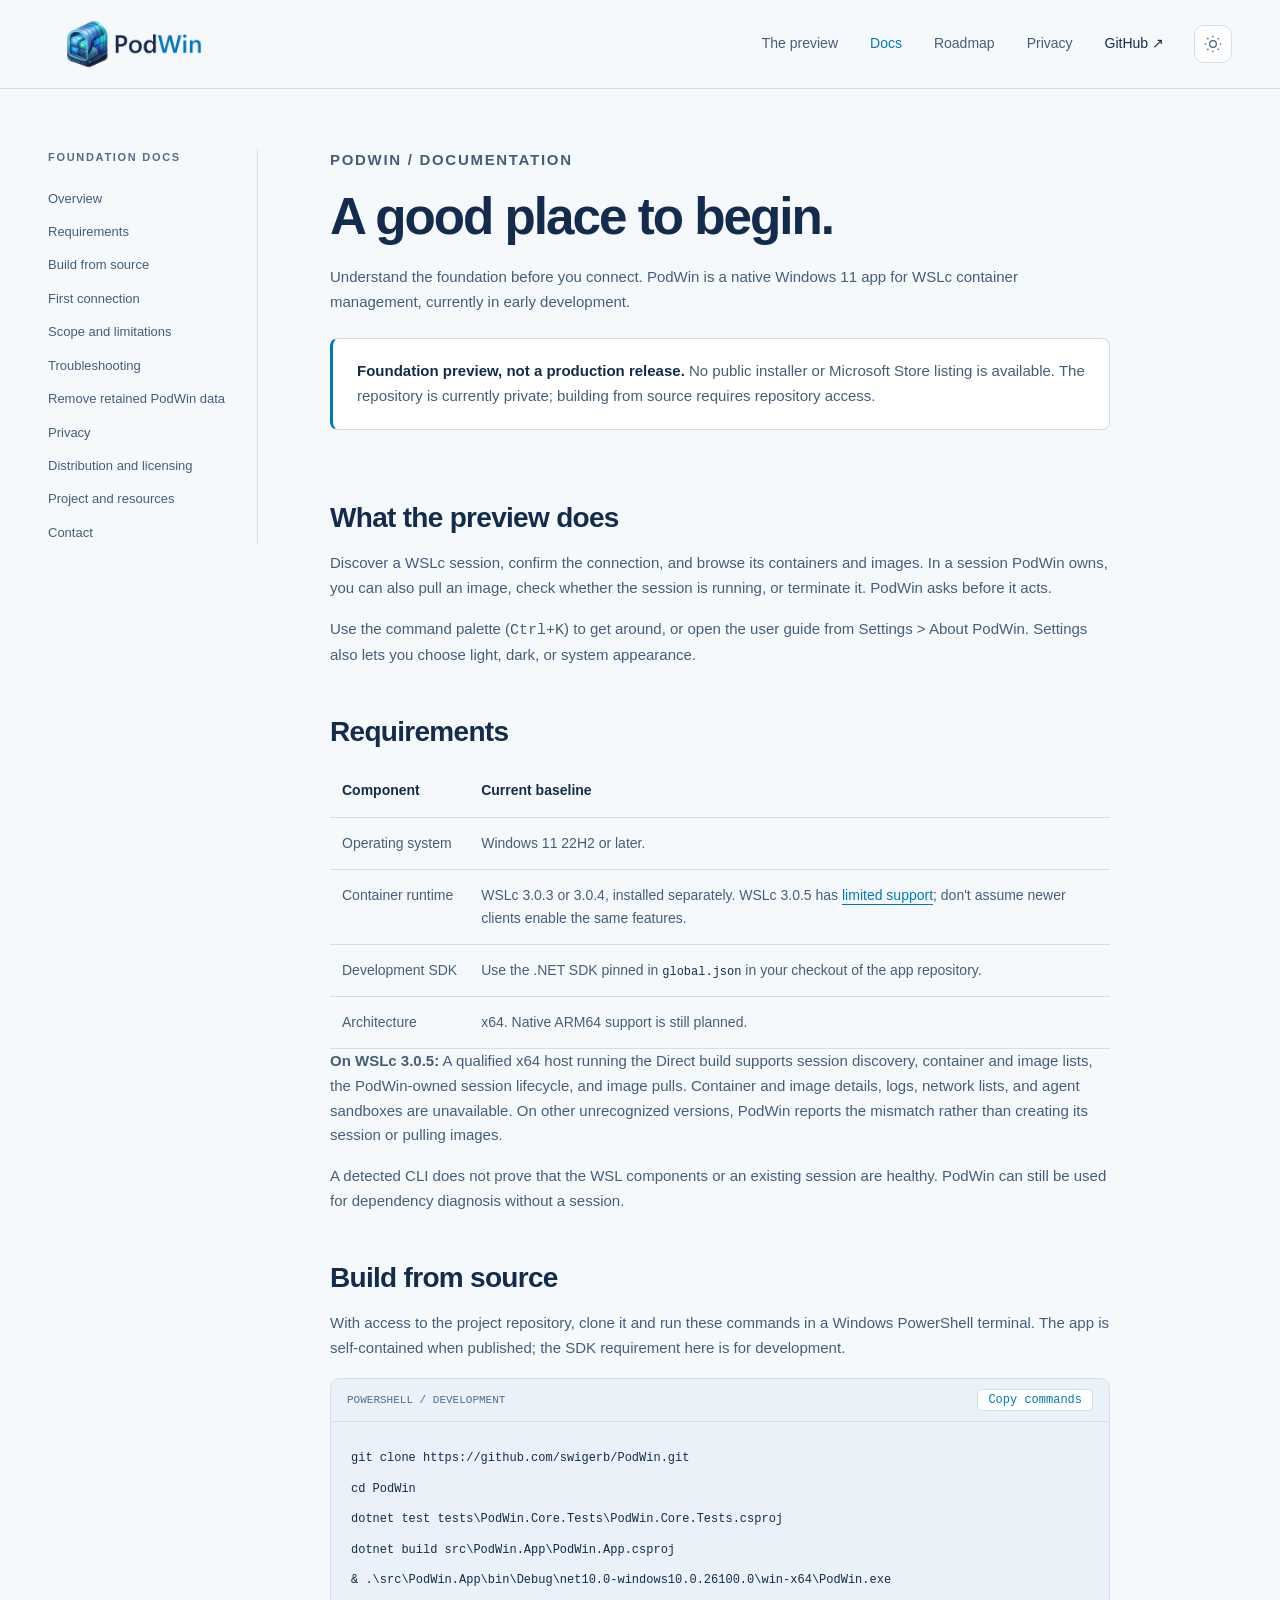
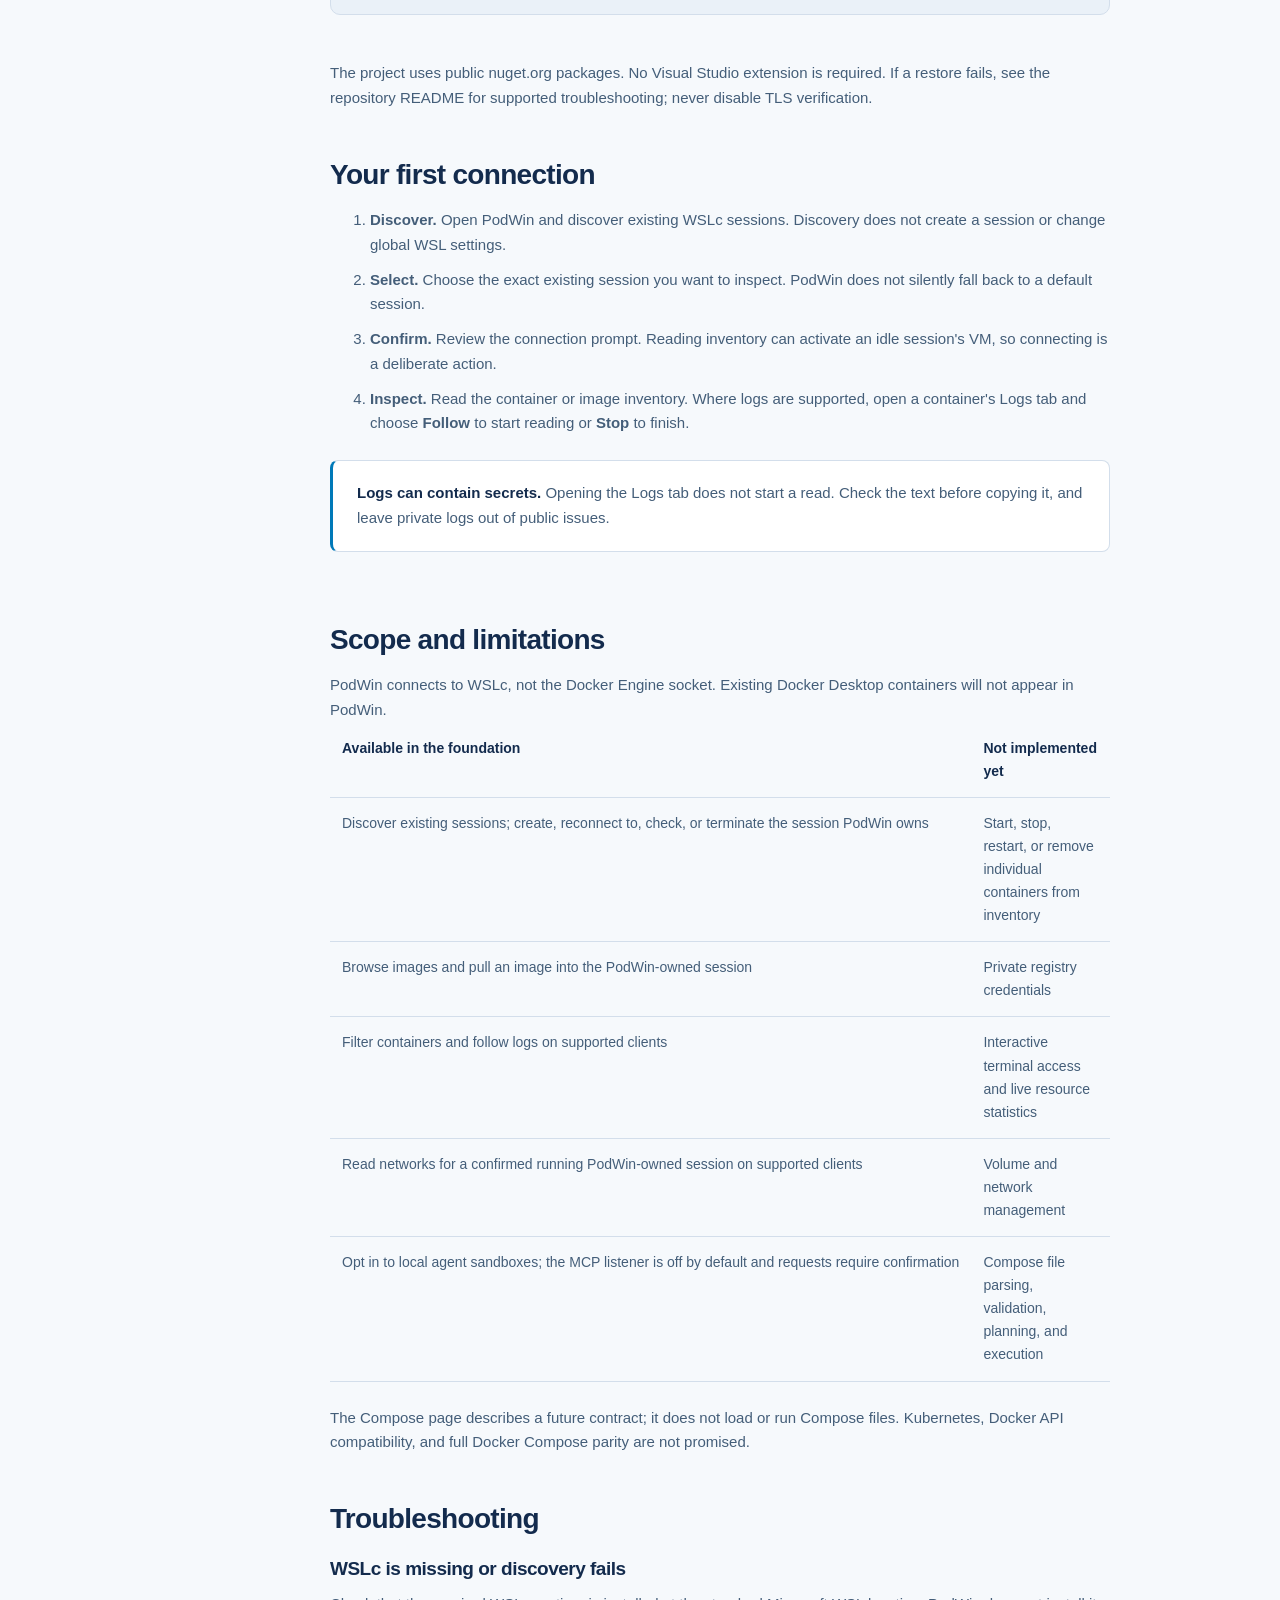
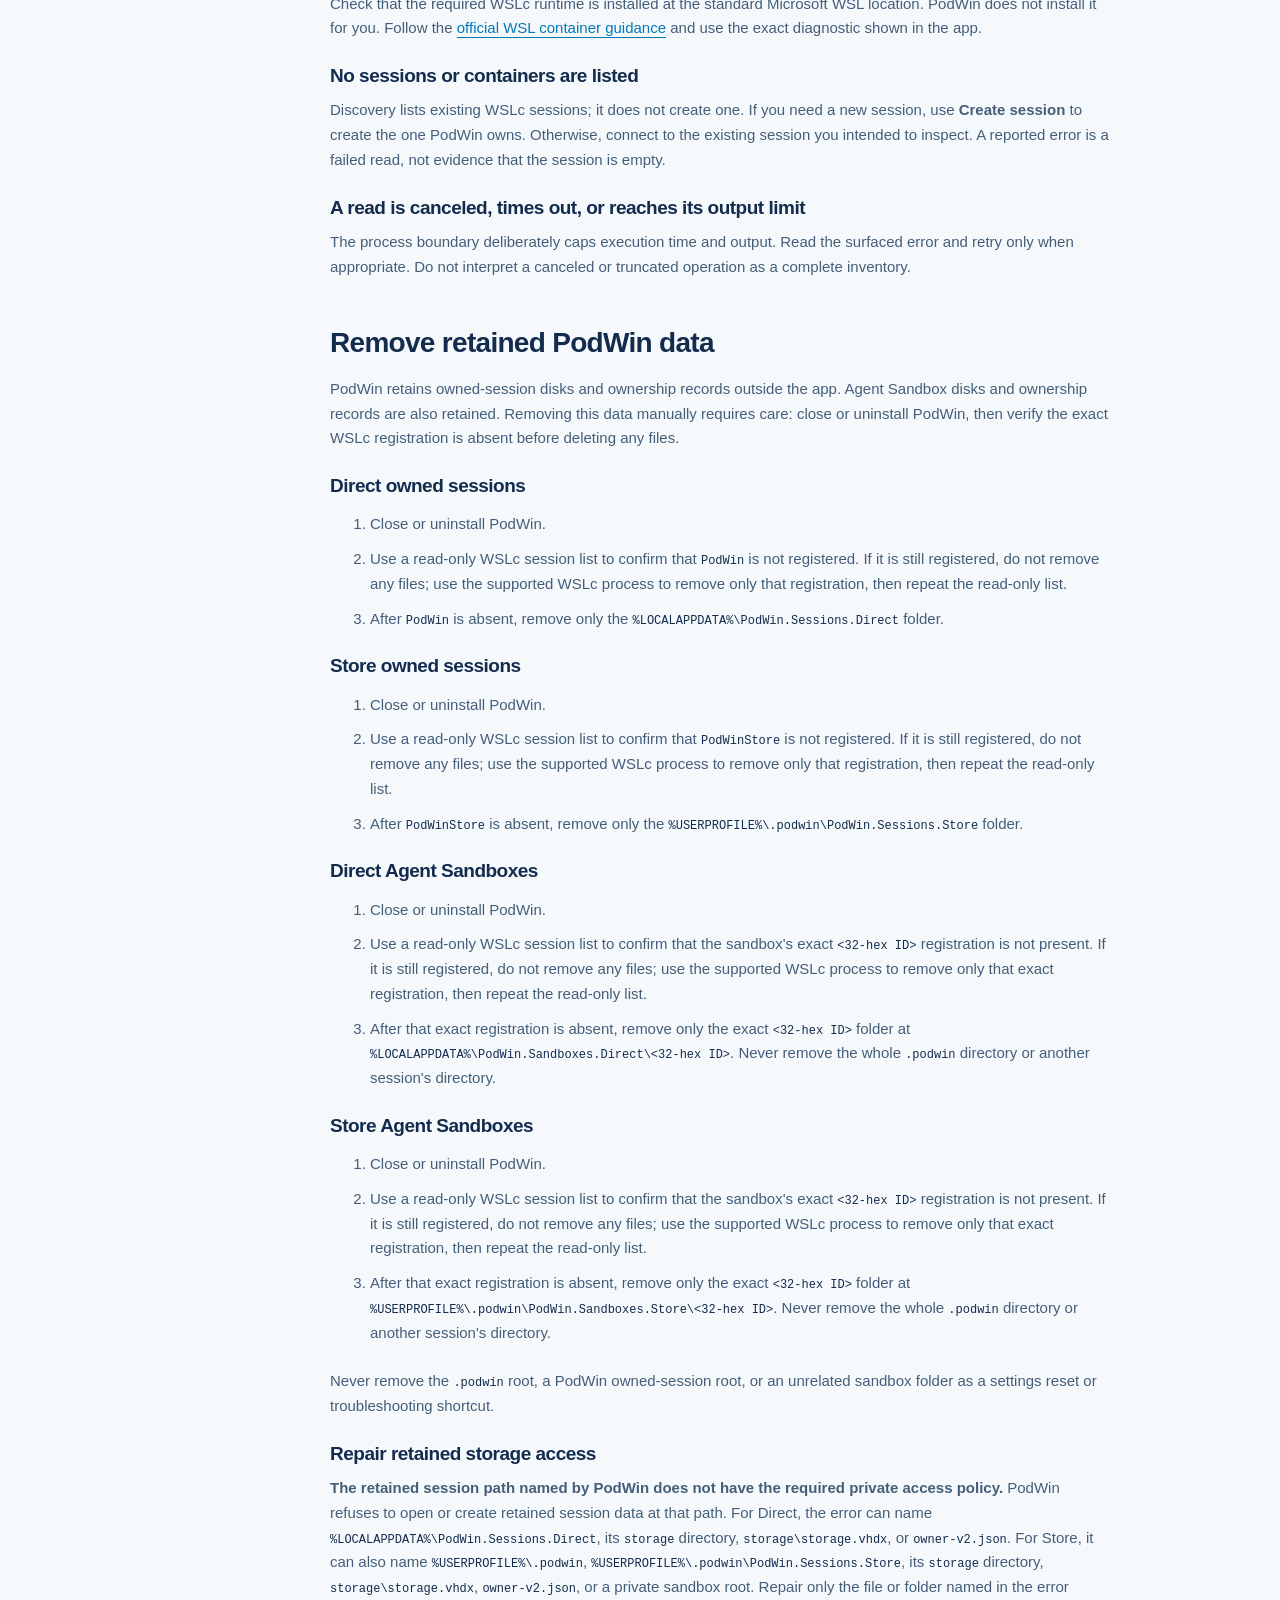
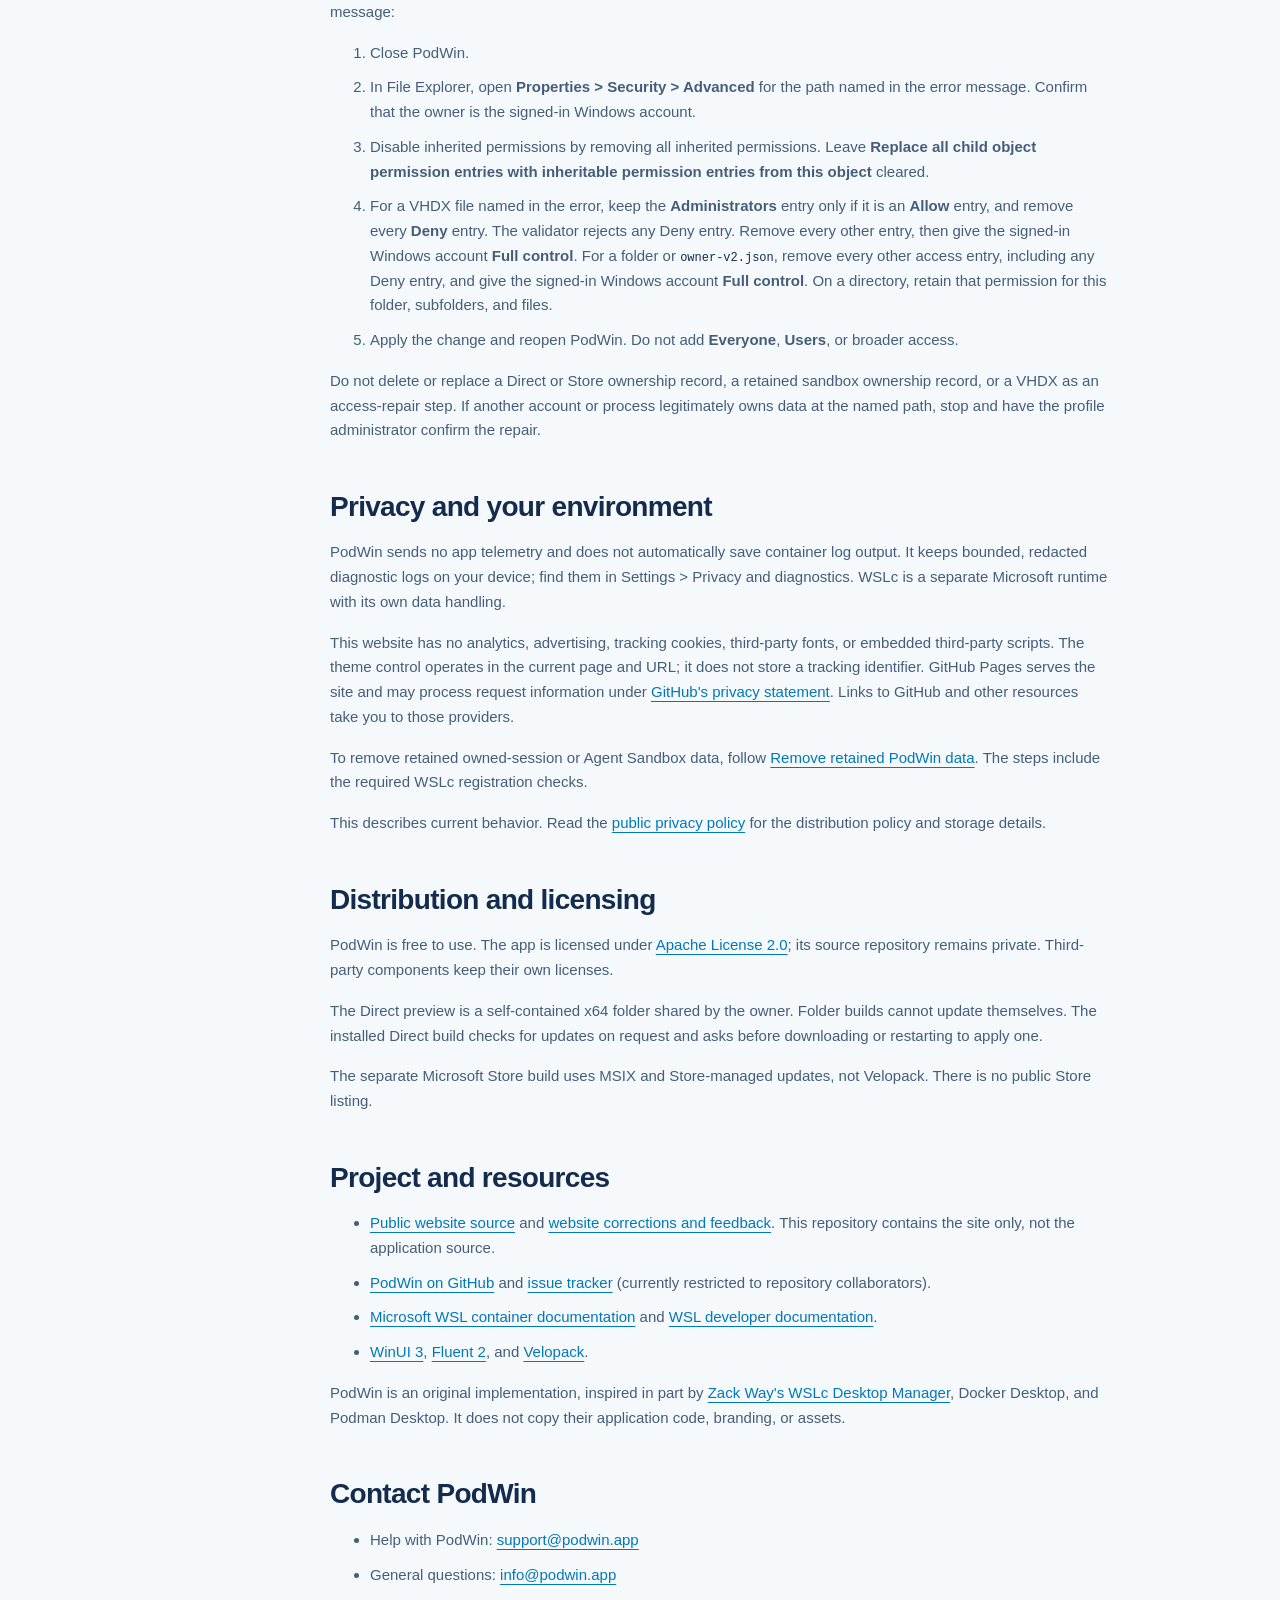
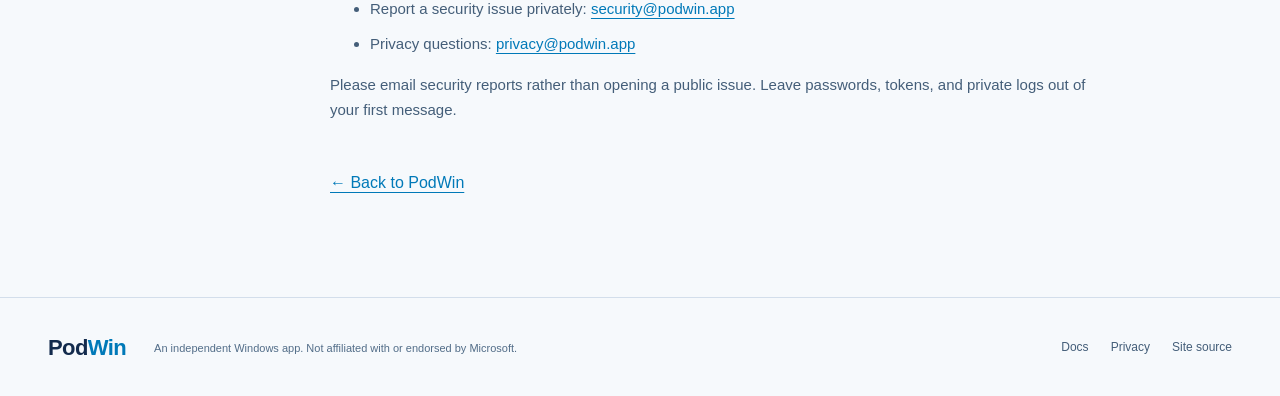
==== commit c911a219: "docs(privacy): describe PodWin 1.0 data handling and publish retained-data removal steps Co-authored" ====
--- a/site/docs/index.html
+++ b/site/docs/index.html
@@ -34,7 +34,7 @@
   <main class="container docs-layout" id="main">
     <nav class="docs-sidebar" aria-label="Documentation sections">
       <p class="eyebrow">FOUNDATION DOCS</p>
-      <a href="#overview">Overview</a><a href="#requirements">Requirements</a><a href="#development">Build from source</a><a href="#first-connection">First connection</a><a href="#boundaries">Scope and limitations</a><a href="#troubleshooting">Troubleshooting</a><a href="#privacy">Privacy</a><a href="#distribution">Distribution and licensing</a><a href="#resources">Project and resources</a>
+      <a href="#overview">Overview</a><a href="#requirements">Requirements</a><a href="#development">Build from source</a><a href="#first-connection">First connection</a><a href="#boundaries">Scope and limitations</a><a href="#troubleshooting">Troubleshooting</a><a href="#remove-retained-data">Remove retained PodWin data</a><a href="#privacy">Privacy</a><a href="#distribution">Distribution and licensing</a><a href="#resources">Project and resources</a>
       <a href="#contact">Contact</a>
     </nav>
     <div class="docs-content">
@@ -104,10 +104,55 @@
         <h3>A read is canceled, times out, or reaches its output limit</h3>
         <p>The process boundary deliberately caps execution time and output. Read the surfaced error and retry only when appropriate. Do not interpret a canceled or truncated operation as a complete inventory.</p>
       </section>
+      <section id="remove-retained-data">
+        <h2>Remove retained PodWin data</h2>
+        <p>PodWin retains owned-session disks and ownership records outside the app. Agent Sandbox disks and ownership records are also retained. Removing this data manually requires care: close or uninstall PodWin, then verify the exact WSLc registration is absent before deleting any files.</p>
+
+        <h3>Direct owned sessions</h3>
+        <ol>
+          <li>Close or uninstall PodWin.</li>
+          <li>Use a read-only WSLc session list to confirm that <code>PodWin</code> is not registered. If it is still registered, do not remove any files; use the supported WSLc process to remove only that registration, then repeat the read-only list.</li>
+          <li>After <code>PodWin</code> is absent, remove only the <code>%LOCALAPPDATA%\PodWin.Sessions.Direct</code> folder.</li>
+        </ol>
+
+        <h3>Store owned sessions</h3>
+        <ol>
+          <li>Close or uninstall PodWin.</li>
+          <li>Use a read-only WSLc session list to confirm that <code>PodWinStore</code> is not registered. If it is still registered, do not remove any files; use the supported WSLc process to remove only that registration, then repeat the read-only list.</li>
+          <li>After <code>PodWinStore</code> is absent, remove only the <code>%USERPROFILE%\.podwin\PodWin.Sessions.Store</code> folder.</li>
+        </ol>
+
+        <h3>Direct Agent Sandboxes</h3>
+        <ol>
+          <li>Close or uninstall PodWin.</li>
+          <li>Use a read-only WSLc session list to confirm that the sandbox's exact <code>&lt;32-hex ID&gt;</code> registration is not present. If it is still registered, do not remove any files; use the supported WSLc process to remove only that exact registration, then repeat the read-only list.</li>
+          <li>After that exact registration is absent, remove only the exact <code>&lt;32-hex ID&gt;</code> folder at <code>%LOCALAPPDATA%\PodWin.Sandboxes.Direct\&lt;32-hex ID&gt;</code>. Never remove the whole <code>.podwin</code> directory or another session's directory.</li>
+        </ol>
+
+        <h3>Store Agent Sandboxes</h3>
+        <ol>
+          <li>Close or uninstall PodWin.</li>
+          <li>Use a read-only WSLc session list to confirm that the sandbox's exact <code>&lt;32-hex ID&gt;</code> registration is not present. If it is still registered, do not remove any files; use the supported WSLc process to remove only that exact registration, then repeat the read-only list.</li>
+          <li>After that exact registration is absent, remove only the exact <code>&lt;32-hex ID&gt;</code> folder at <code>%USERPROFILE%\.podwin\PodWin.Sandboxes.Store\&lt;32-hex ID&gt;</code>. Never remove the whole <code>.podwin</code> directory or another session's directory.</li>
+        </ol>
+        <p class="section-note">Never remove the <code>.podwin</code> root, a PodWin owned-session root, or an unrelated sandbox folder as a settings reset or troubleshooting shortcut.</p>
+
+        <h3>Repair retained storage access</h3>
+        <p><strong>The retained session path named by PodWin does not have the required private access policy.</strong> PodWin refuses to open or create retained session data at that path. For Direct, the error can name <code>%LOCALAPPDATA%\PodWin.Sessions.Direct</code>, its <code>storage</code> directory, <code>storage\storage.vhdx</code>, or <code>owner-v2.json</code>. For Store, it can also name <code>%USERPROFILE%\.podwin</code>, <code>%USERPROFILE%\.podwin\PodWin.Sessions.Store</code>, its <code>storage</code> directory, <code>storage\storage.vhdx</code>, <code>owner-v2.json</code>, or a private sandbox root. Repair only the file or folder named in the error message:</p>
+        <ol>
+          <li>Close PodWin.</li>
+          <li>In File Explorer, open <strong>Properties &gt; Security &gt; Advanced</strong> for the path named in the error message. Confirm that the owner is the signed-in Windows account.</li>
+          <li>Disable inherited permissions by removing all inherited permissions. Leave <strong>Replace all child object permission entries with inheritable permission entries from this object</strong> cleared.</li>
+          <li>For a VHDX file named in the error, keep the <strong>Administrators</strong> entry only if it is an <strong>Allow</strong> entry, and remove every <strong>Deny</strong> entry. The validator rejects any Deny entry. Remove every other entry, then give the signed-in Windows account <strong>Full control</strong>. For a folder or <code>owner-v2.json</code>, remove every other access entry, including any Deny entry, and give the signed-in Windows account <strong>Full control</strong>. On a directory, retain that permission for this folder, subfolders, and files.</li>
+          <li>Apply the change and reopen PodWin. Do not add <strong>Everyone</strong>, <strong>Users</strong>, or broader access.</li>
+        </ol>
+        <p>Do not delete or replace a Direct or Store ownership record, a retained sandbox ownership record, or a VHDX as an access-repair step. If another account or process legitimately owns data at the named path, stop and have the profile administrator confirm the repair.</p>
+      </section>
       <section id="privacy">
         <h2>Privacy and your environment</h2>
         <p>PodWin sends no app telemetry and does not automatically save container log output. It keeps bounded, redacted diagnostic logs on your device; find them in Settings &gt; Privacy and diagnostics. WSLc is a separate Microsoft runtime with its own data handling.</p>
         <p>This website has no analytics, advertising, tracking cookies, third-party fonts, or embedded third-party scripts. The theme control operates in the current page and URL; it does not store a tracking identifier. GitHub Pages serves the site and may process request information under <a href="https://docs.github.com/en/site-policy/privacy-policies/github-general-privacy-statement">GitHub's privacy statement</a>. Links to GitHub and other resources take you to those providers.</p>
+        <p>To remove retained owned-session or Agent Sandbox data, follow <a href="#remove-retained-data">Remove retained PodWin data</a>. The steps include the required WSLc registration checks.</p>
         <p>This describes current behavior. Read the <a href="../privacy/">public privacy policy</a> for the distribution policy and storage details.</p>
       </section>
       <section id="distribution">
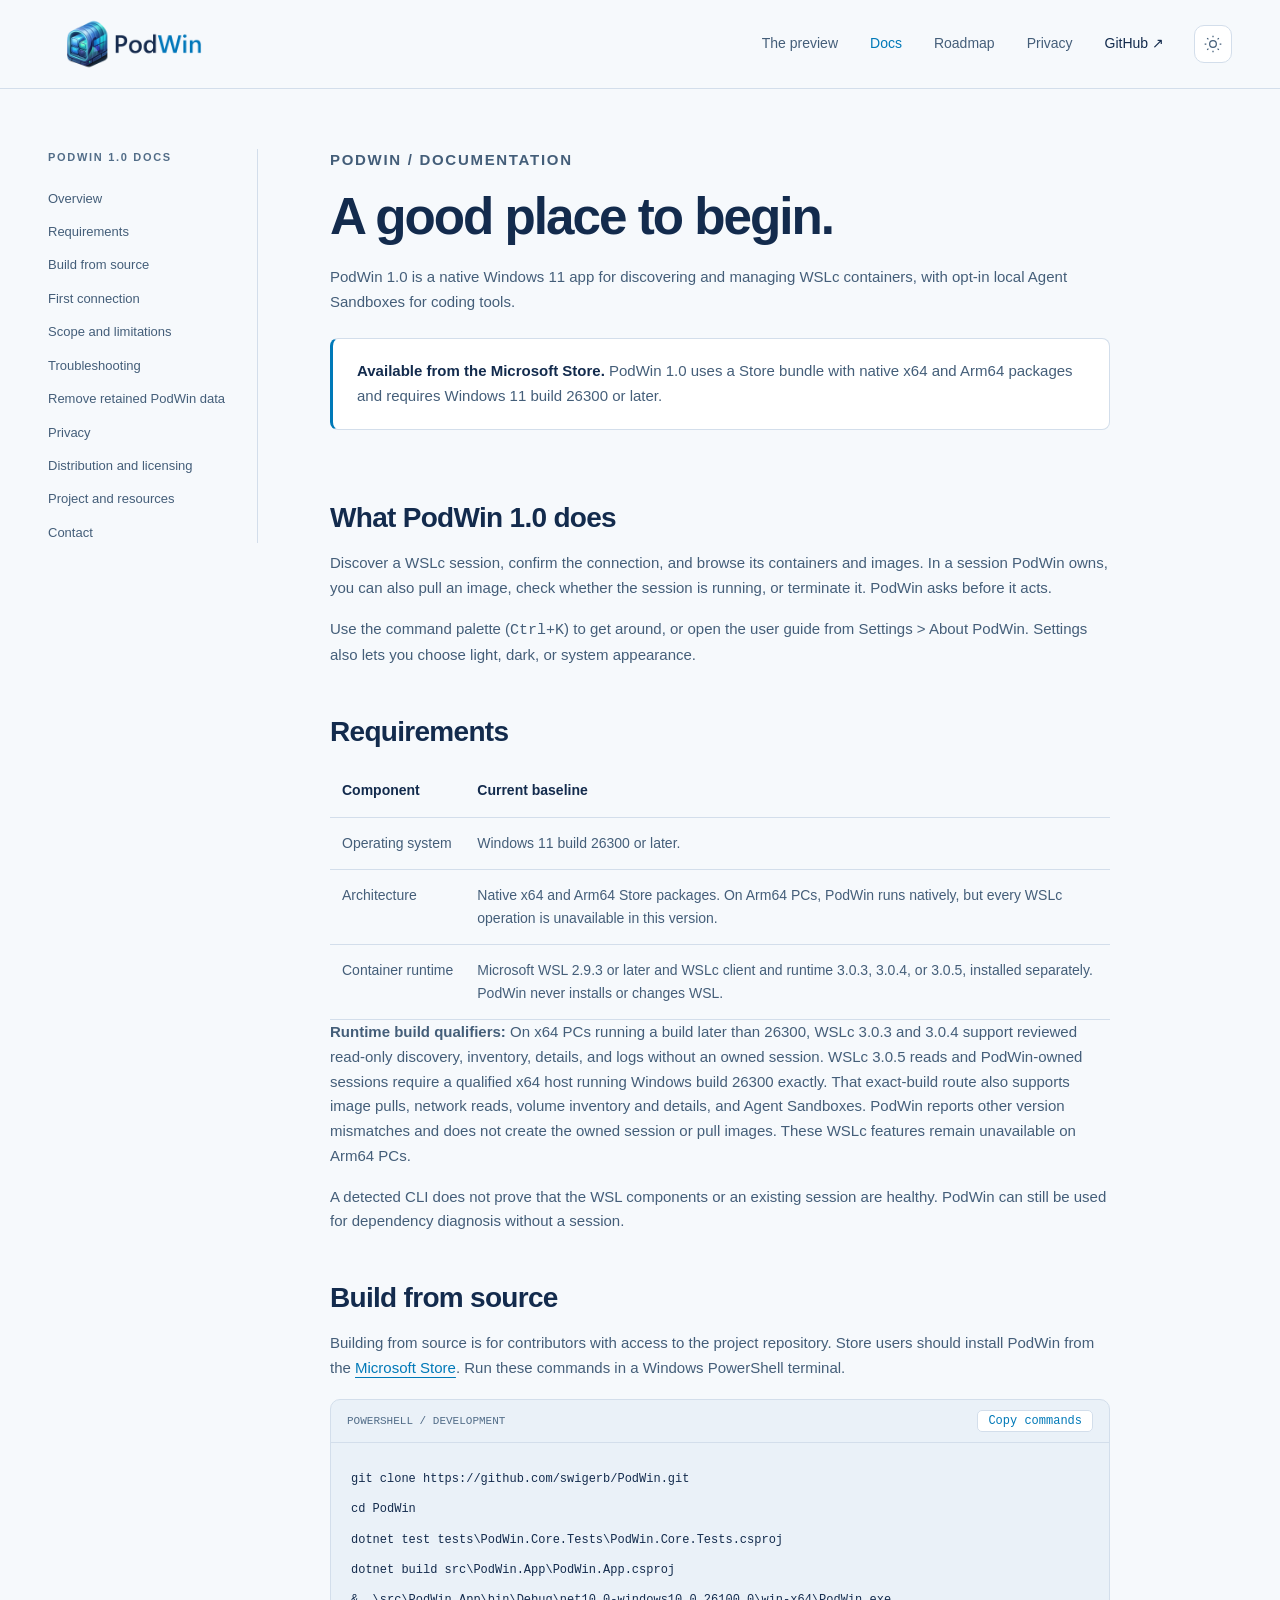
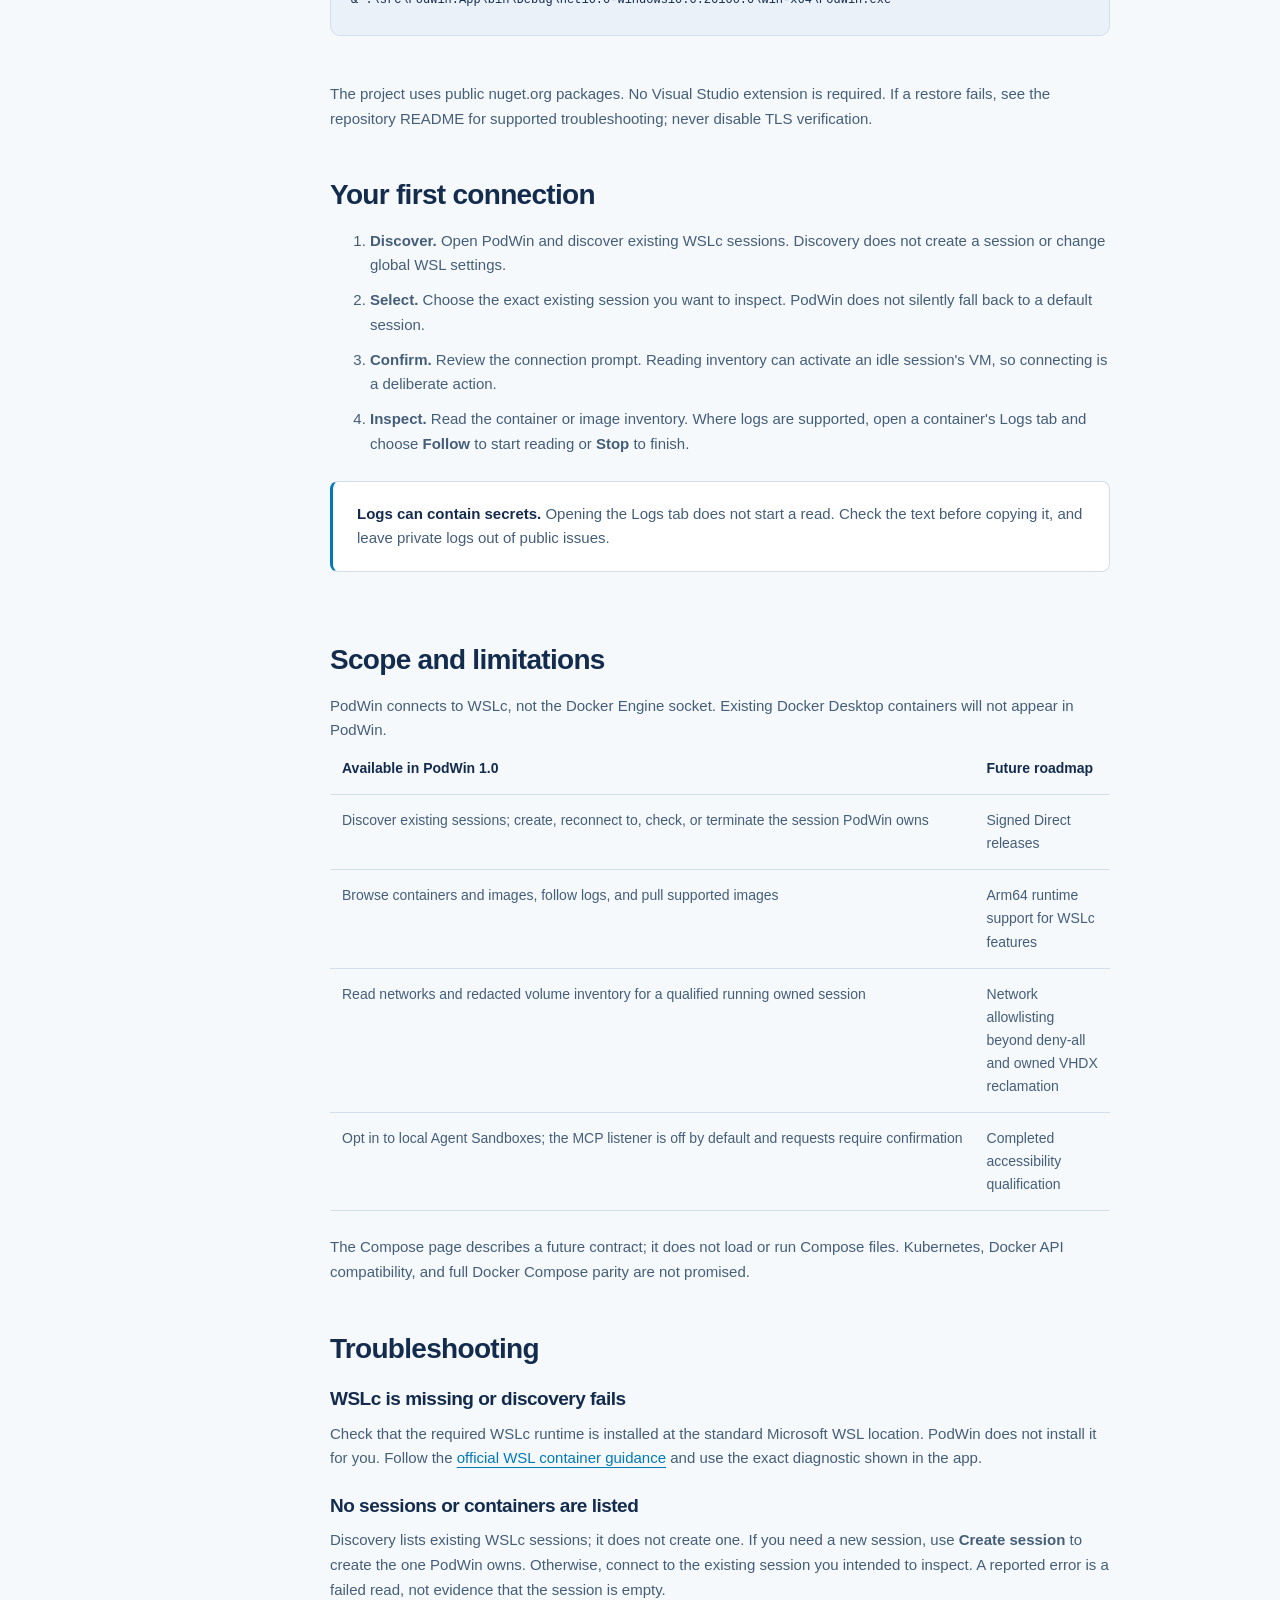
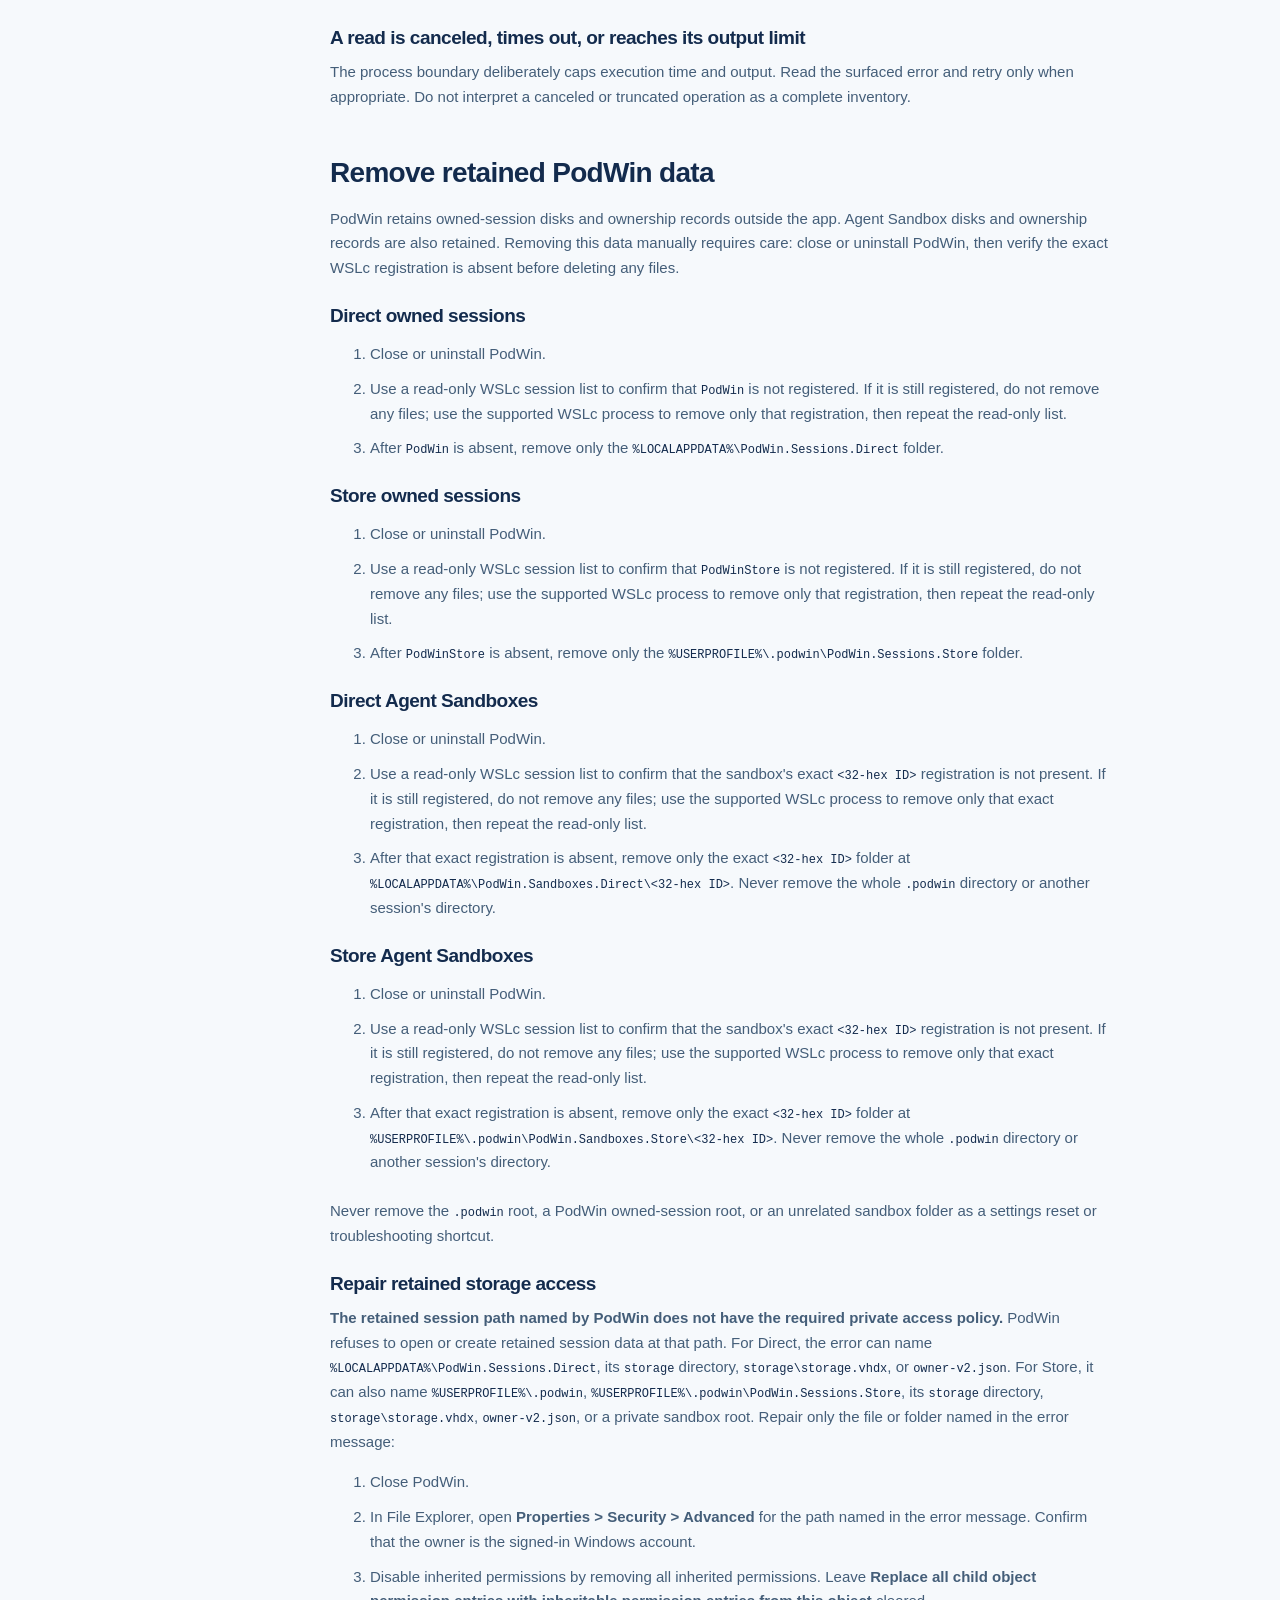
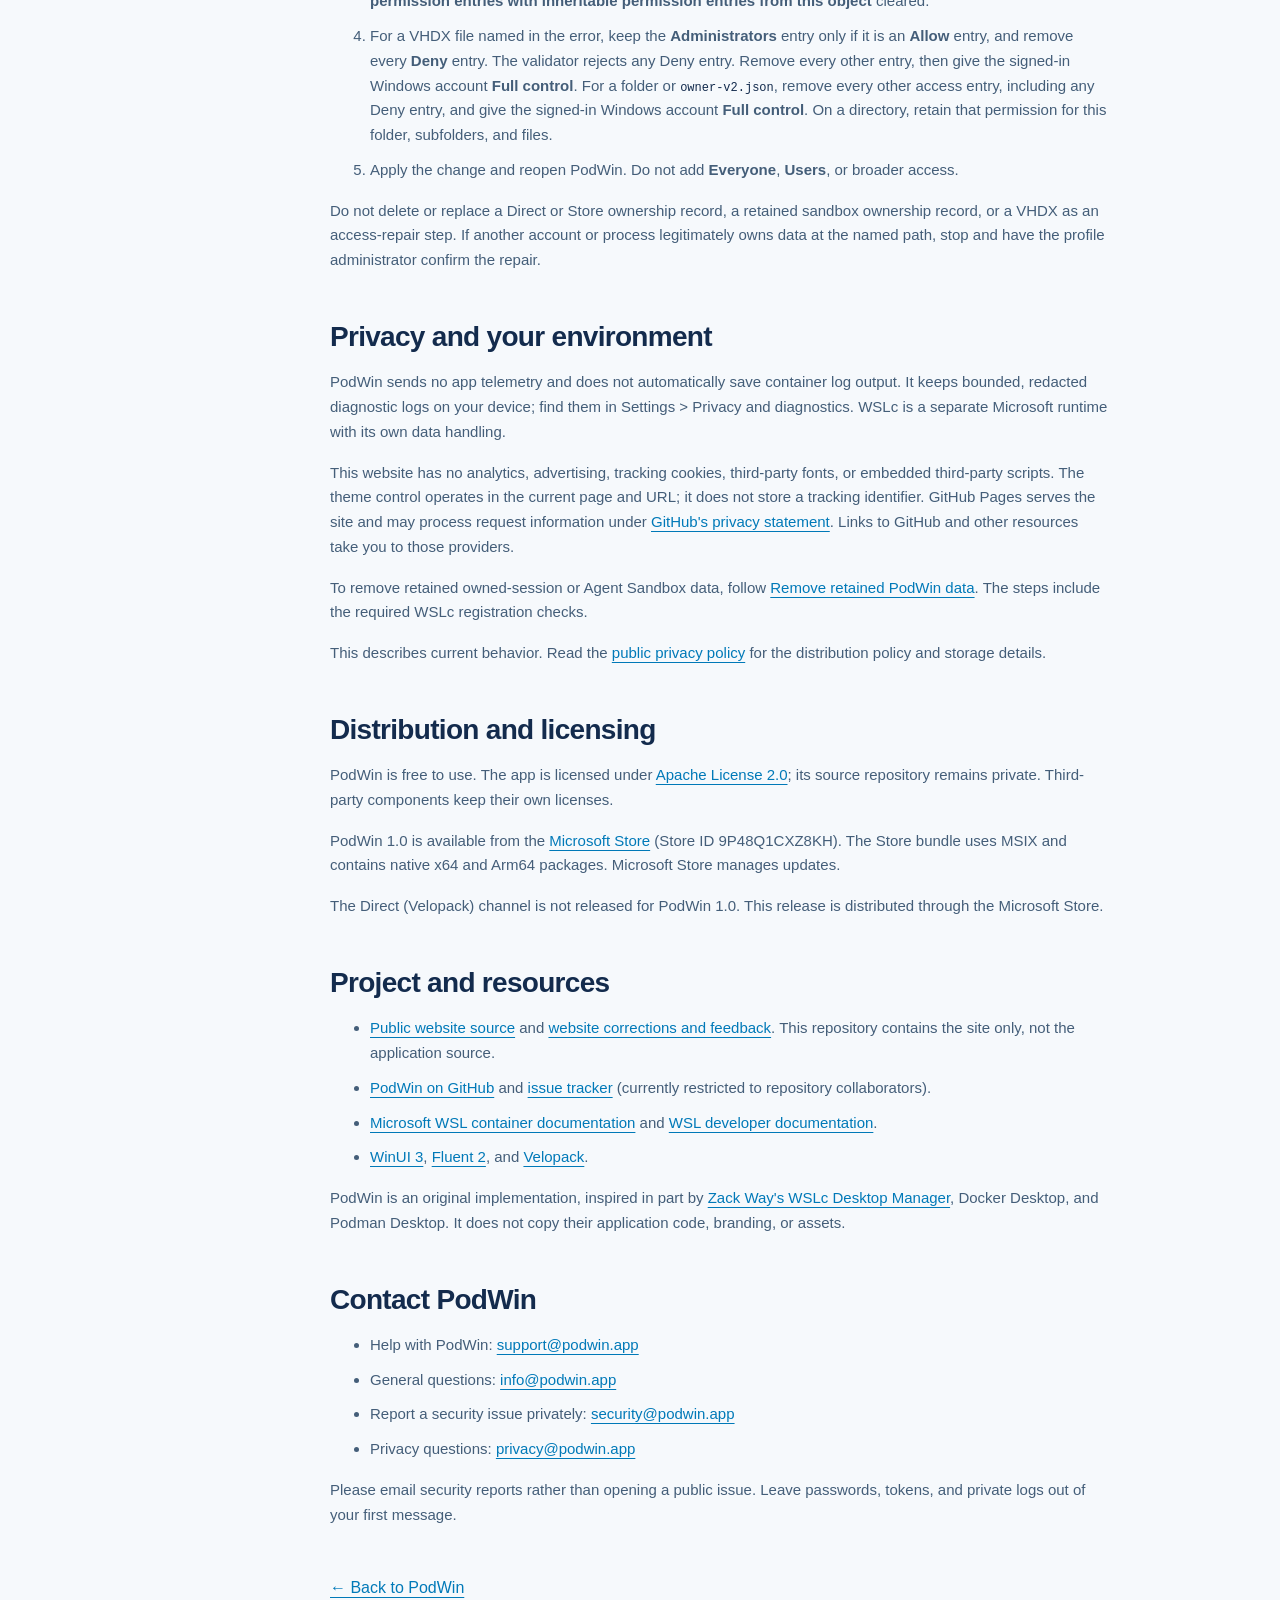
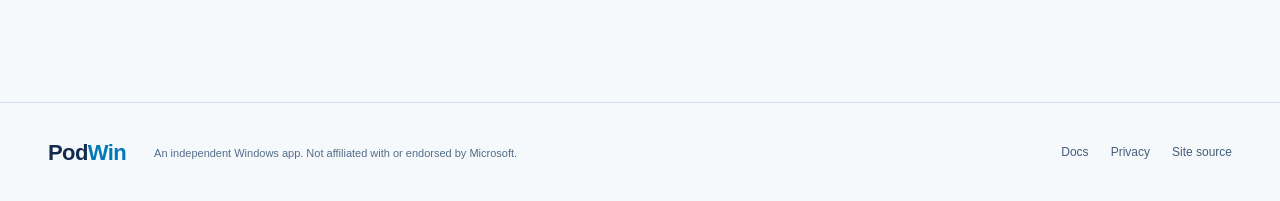
==== commit fb9f3006: "docs: describe PodWin 1.0 Store availability and requirements Co-authored-by: Copilot <223556219+Cop" ====
--- a/site/docs/index.html
+++ b/site/docs/index.html
@@ -5,13 +5,13 @@
   <meta name="viewport" content="width=device-width, initial-scale=1">
   <script src="../assets/theme.js"></script>
   <title>Documentation | PodWin</title>
-  <meta name="description" content="PodWin foundation preview documentation: Windows and WSLc requirements, development setup, session safety, supported workflows, and limitations.">
+  <meta name="description" content="PodWin 1.0 documentation: Microsoft Store availability, Windows and WSLc requirements, session safety, supported workflows, and limitations.">
   <meta name="theme-color" content="#101c30">
   <link rel="canonical" href="https://podwin.app/docs/">
   <meta property="og:type" content="website">
   <meta property="og:site_name" content="PodWin">
   <meta property="og:title" content="Documentation | PodWin">
-  <meta property="og:description" content="Get to know the PodWin foundation preview. Requirements, development setup, supported workflows, and honest boundaries.">
+  <meta property="og:description" content="Get to know PodWin 1.0. Requirements, Store installation, supported workflows, and honest boundaries.">
   <meta property="og:url" content="https://podwin.app/docs/">
   <meta property="og:image" content="https://podwin.app/assets/podwin-banner.png">
   <meta property="og:image:alt" content="The blue and teal PodWin capsule logo and wordmark.">
@@ -33,35 +33,34 @@
   </header>
   <main class="container docs-layout" id="main">
     <nav class="docs-sidebar" aria-label="Documentation sections">
-      <p class="eyebrow">FOUNDATION DOCS</p>
+      <p class="eyebrow">PODWIN 1.0 DOCS</p>
       <a href="#overview">Overview</a><a href="#requirements">Requirements</a><a href="#development">Build from source</a><a href="#first-connection">First connection</a><a href="#boundaries">Scope and limitations</a><a href="#troubleshooting">Troubleshooting</a><a href="#remove-retained-data">Remove retained PodWin data</a><a href="#privacy">Privacy</a><a href="#distribution">Distribution and licensing</a><a href="#resources">Project and resources</a>
       <a href="#contact">Contact</a>
     </nav>
     <div class="docs-content">
       <p class="eyebrow">PODWIN / DOCUMENTATION</p>
       <h1>A good place to begin.</h1>
-      <p class="docs-lead">Understand the foundation before you connect. PodWin is a native Windows 11 app for WSLc container management, currently in early development.</p>
-      <div class="callout"><p><strong>Foundation preview, not a production release.</strong> No public installer or Microsoft Store listing is available. The repository is currently private; building from source requires repository access.</p></div>
+      <p class="docs-lead">PodWin 1.0 is a native Windows 11 app for discovering and managing WSLc containers, with opt-in local Agent Sandboxes for coding tools.</p>
+      <div class="callout"><p><strong>Available from the Microsoft Store.</strong> PodWin 1.0 uses a Store bundle with native x64 and Arm64 packages and requires Windows 11 build 26300 or later.</p></div>
 
       <section id="overview">
-        <h2>What the preview does</h2>
+        <h2>What PodWin 1.0 does</h2>
         <p>Discover a WSLc session, confirm the connection, and browse its containers and images. In a session PodWin owns, you can also pull an image, check whether the session is running, or terminate it. PodWin asks before it acts.</p>
         <p>Use the command palette (<kbd>Ctrl+K</kbd>) to get around, or open the user guide from Settings &gt; About PodWin. Settings also lets you choose light, dark, or system appearance.</p>
       </section>
       <section id="requirements">
         <h2>Requirements</h2>
         <div class="docs-table-wrap"><table class="docs-table"><thead><tr><th scope="col">Component</th><th scope="col">Current baseline</th></tr></thead><tbody>
-          <tr><td>Operating system</td><td>Windows 11 22H2 or later.</td></tr>
-          <tr><td>Container runtime</td><td>WSLc 3.0.3 or 3.0.4, installed separately. WSLc 3.0.5 has <a href="#runtime-limits">limited support</a>; don't assume newer clients enable the same features.</td></tr>
-          <tr><td>Development SDK</td><td>Use the .NET SDK pinned in <code>global.json</code> in your checkout of the app repository.</td></tr>
-          <tr><td>Architecture</td><td>x64. Native ARM64 support is still planned.</td></tr>
+          <tr><td>Operating system</td><td>Windows 11 build 26300 or later.</td></tr>
+          <tr><td>Architecture</td><td>Native x64 and Arm64 Store packages. On Arm64 PCs, PodWin runs natively, but every WSLc operation is unavailable in this version.</td></tr>
+          <tr><td>Container runtime</td><td>Microsoft WSL 2.9.3 or later and WSLc client and runtime 3.0.3, 3.0.4, or 3.0.5, installed separately. PodWin never installs or changes WSL.</td></tr>
         </tbody></table></div>
-        <p id="runtime-limits"><strong>On WSLc 3.0.5:</strong> A qualified x64 host running the Direct build supports session discovery, container and image lists, the PodWin-owned session lifecycle, and image pulls. Container and image details, logs, network lists, and agent sandboxes are unavailable. On other unrecognized versions, PodWin reports the mismatch rather than creating its session or pulling images.</p>
+        <p id="runtime-limits"><strong>Runtime build qualifiers:</strong> On x64 PCs running a build later than 26300, WSLc 3.0.3 and 3.0.4 support reviewed read-only discovery, inventory, details, and logs without an owned session. WSLc 3.0.5 reads and PodWin-owned sessions require a qualified x64 host running Windows build 26300 exactly. That exact-build route also supports image pulls, network reads, volume inventory and details, and Agent Sandboxes. PodWin reports other version mismatches and does not create the owned session or pull images. These WSLc features remain unavailable on Arm64 PCs.</p>
         <p class="section-note">A detected CLI does not prove that the WSL components or an existing session are healthy. PodWin can still be used for dependency diagnosis without a session.</p>
       </section>
       <section id="development">
         <h2>Build from source</h2>
-        <p>With access to the project repository, clone it and run these commands in a Windows PowerShell terminal. The app is self-contained when published; the SDK requirement here is for development.</p>
+        <p>Building from source is for contributors with access to the project repository. Store users should install PodWin from the <a href="https://apps.microsoft.com/detail/9P48Q1CXZ8KH">Microsoft Store</a>. Run these commands in a Windows PowerShell terminal.</p>
         <div class="code-block">
           <div class="code-heading"><span>POWERSHELL / DEVELOPMENT</span><button class="copy-button" type="button" data-copy="build-commands" hidden>Copy commands</button></div>
           <pre><code id="build-commands">git clone https://github.com/swigerb/PodWin.git
@@ -86,12 +85,11 @@
       <section id="boundaries">
         <h2>Scope and limitations</h2>
         <p>PodWin connects to WSLc, not the Docker Engine socket. Existing Docker Desktop containers will not appear in PodWin.</p>
-        <div class="docs-table-wrap"><table class="docs-table"><thead><tr><th scope="col">Available in the foundation</th><th scope="col">Not implemented yet</th></tr></thead><tbody>
-          <tr><td>Discover existing sessions; create, reconnect to, check, or terminate the session PodWin owns</td><td>Start, stop, restart, or remove individual containers from inventory</td></tr>
-          <tr><td>Browse images and pull an image into the PodWin-owned session</td><td>Private registry credentials</td></tr>
-          <tr><td>Filter containers and follow logs on supported clients</td><td>Interactive terminal access and live resource statistics</td></tr>
-          <tr><td>Read networks for a confirmed running PodWin-owned session on supported clients</td><td>Volume and network management</td></tr>
-          <tr><td>Opt in to local agent sandboxes; the MCP listener is off by default and requests require confirmation</td><td>Compose file parsing, validation, planning, and execution</td></tr>
+        <div class="docs-table-wrap"><table class="docs-table"><thead><tr><th scope="col">Available in PodWin 1.0</th><th scope="col">Future roadmap</th></tr></thead><tbody>
+          <tr><td>Discover existing sessions; create, reconnect to, check, or terminate the session PodWin owns</td><td>Signed Direct releases</td></tr>
+          <tr><td>Browse containers and images, follow logs, and pull supported images</td><td>Arm64 runtime support for WSLc features</td></tr>
+          <tr><td>Read networks and redacted volume inventory for a qualified running owned session</td><td>Network allowlisting beyond deny-all and owned VHDX reclamation</td></tr>
+          <tr><td>Opt in to local Agent Sandboxes; the MCP listener is off by default and requests require confirmation</td><td>Completed accessibility qualification</td></tr>
         </tbody></table></div>
         <p class="section-note">The Compose page describes a future contract; it does not load or run Compose files. Kubernetes, Docker API compatibility, and full Docker Compose parity are not promised.</p>
       </section>
@@ -158,8 +156,8 @@
       <section id="distribution">
         <h2>Distribution and licensing</h2>
         <p>PodWin is free to use. The app is licensed under <a href="https://www.apache.org/licenses/LICENSE-2.0">Apache License 2.0</a>; its source repository remains private. Third-party components keep their own licenses.</p>
-        <p>The Direct preview is a self-contained x64 folder shared by the owner. Folder builds cannot update themselves. The installed Direct build checks for updates on request and asks before downloading or restarting to apply one.</p>
-        <p>The separate Microsoft Store build uses MSIX and Store-managed updates, not Velopack. There is no public Store listing.</p>
+        <p>PodWin 1.0 is available from the <a href="https://apps.microsoft.com/detail/9P48Q1CXZ8KH">Microsoft Store</a> (Store ID 9P48Q1CXZ8KH). The Store bundle uses MSIX and contains native x64 and Arm64 packages. Microsoft Store manages updates.</p>
+        <p>The Direct (Velopack) channel is not released for PodWin 1.0. This release is distributed through the Microsoft Store.</p>
       </section>
       <section id="resources">
         <h2>Project and resources</h2>
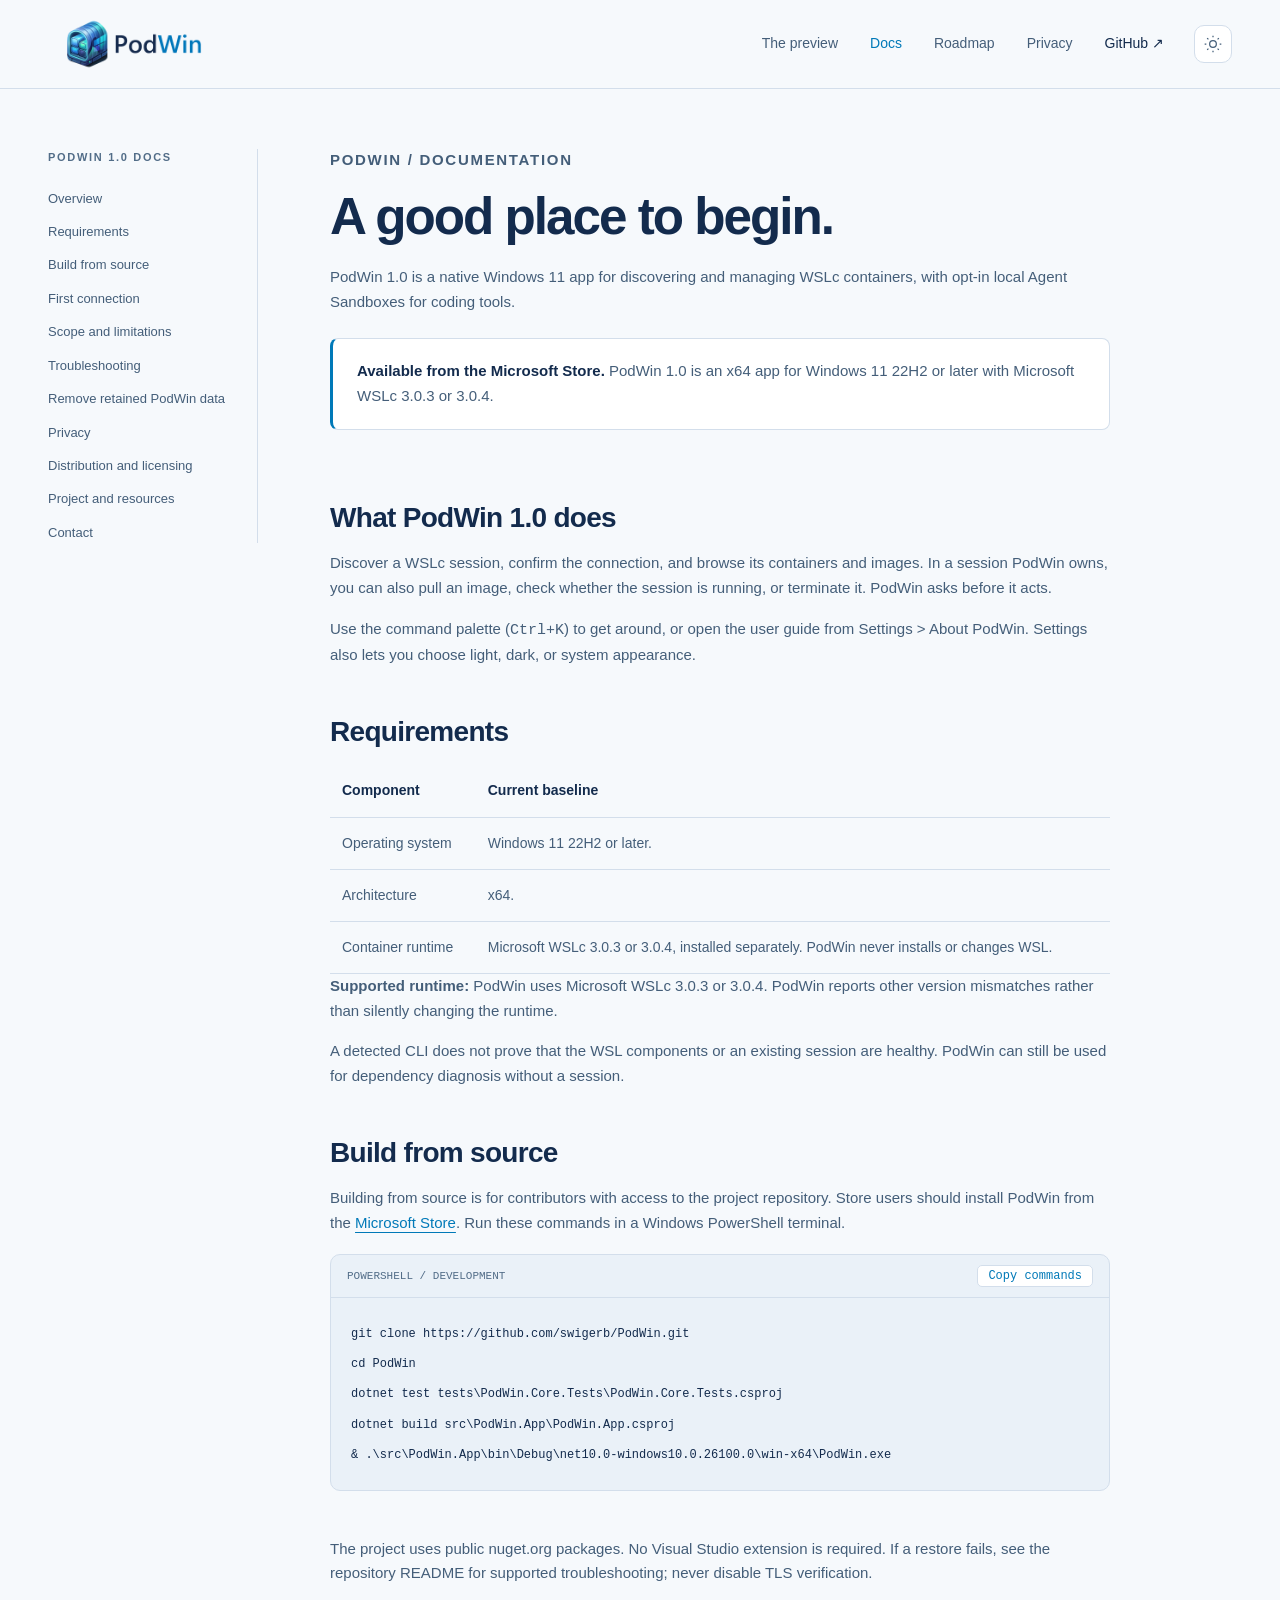
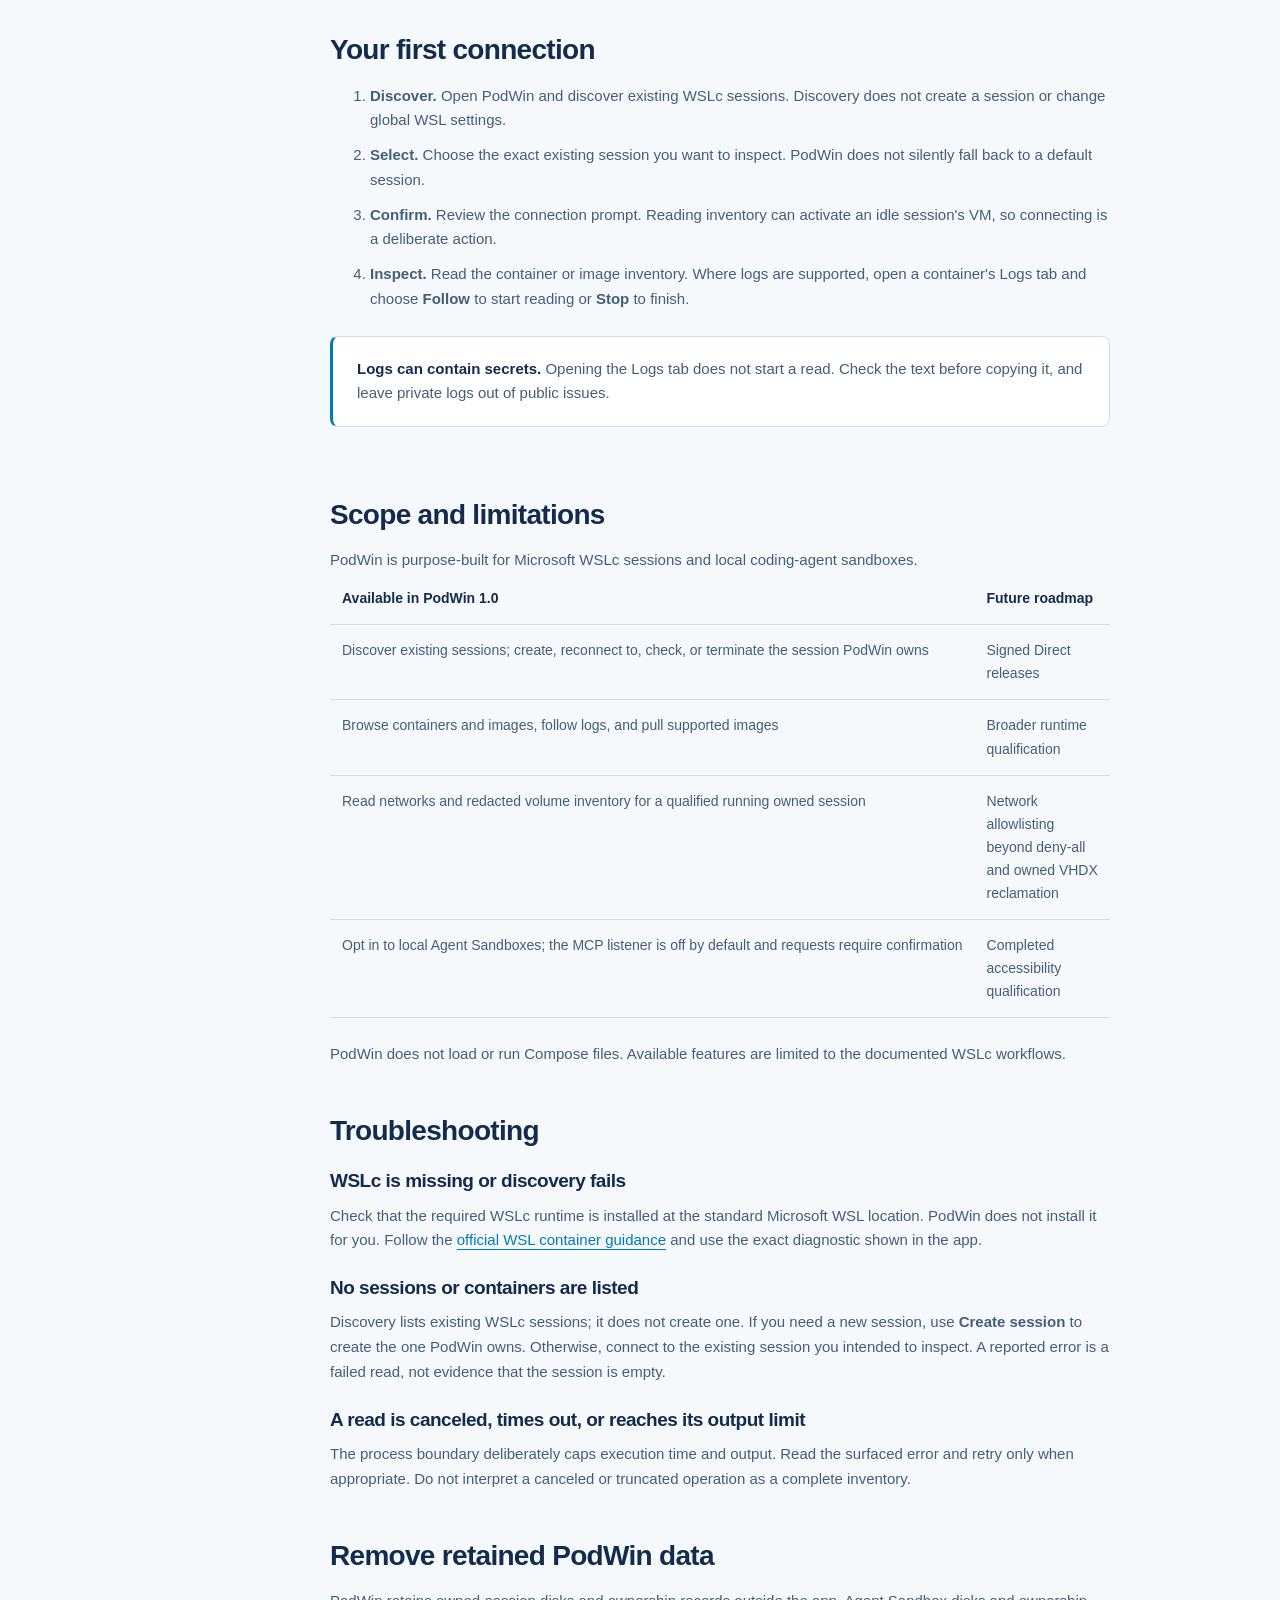
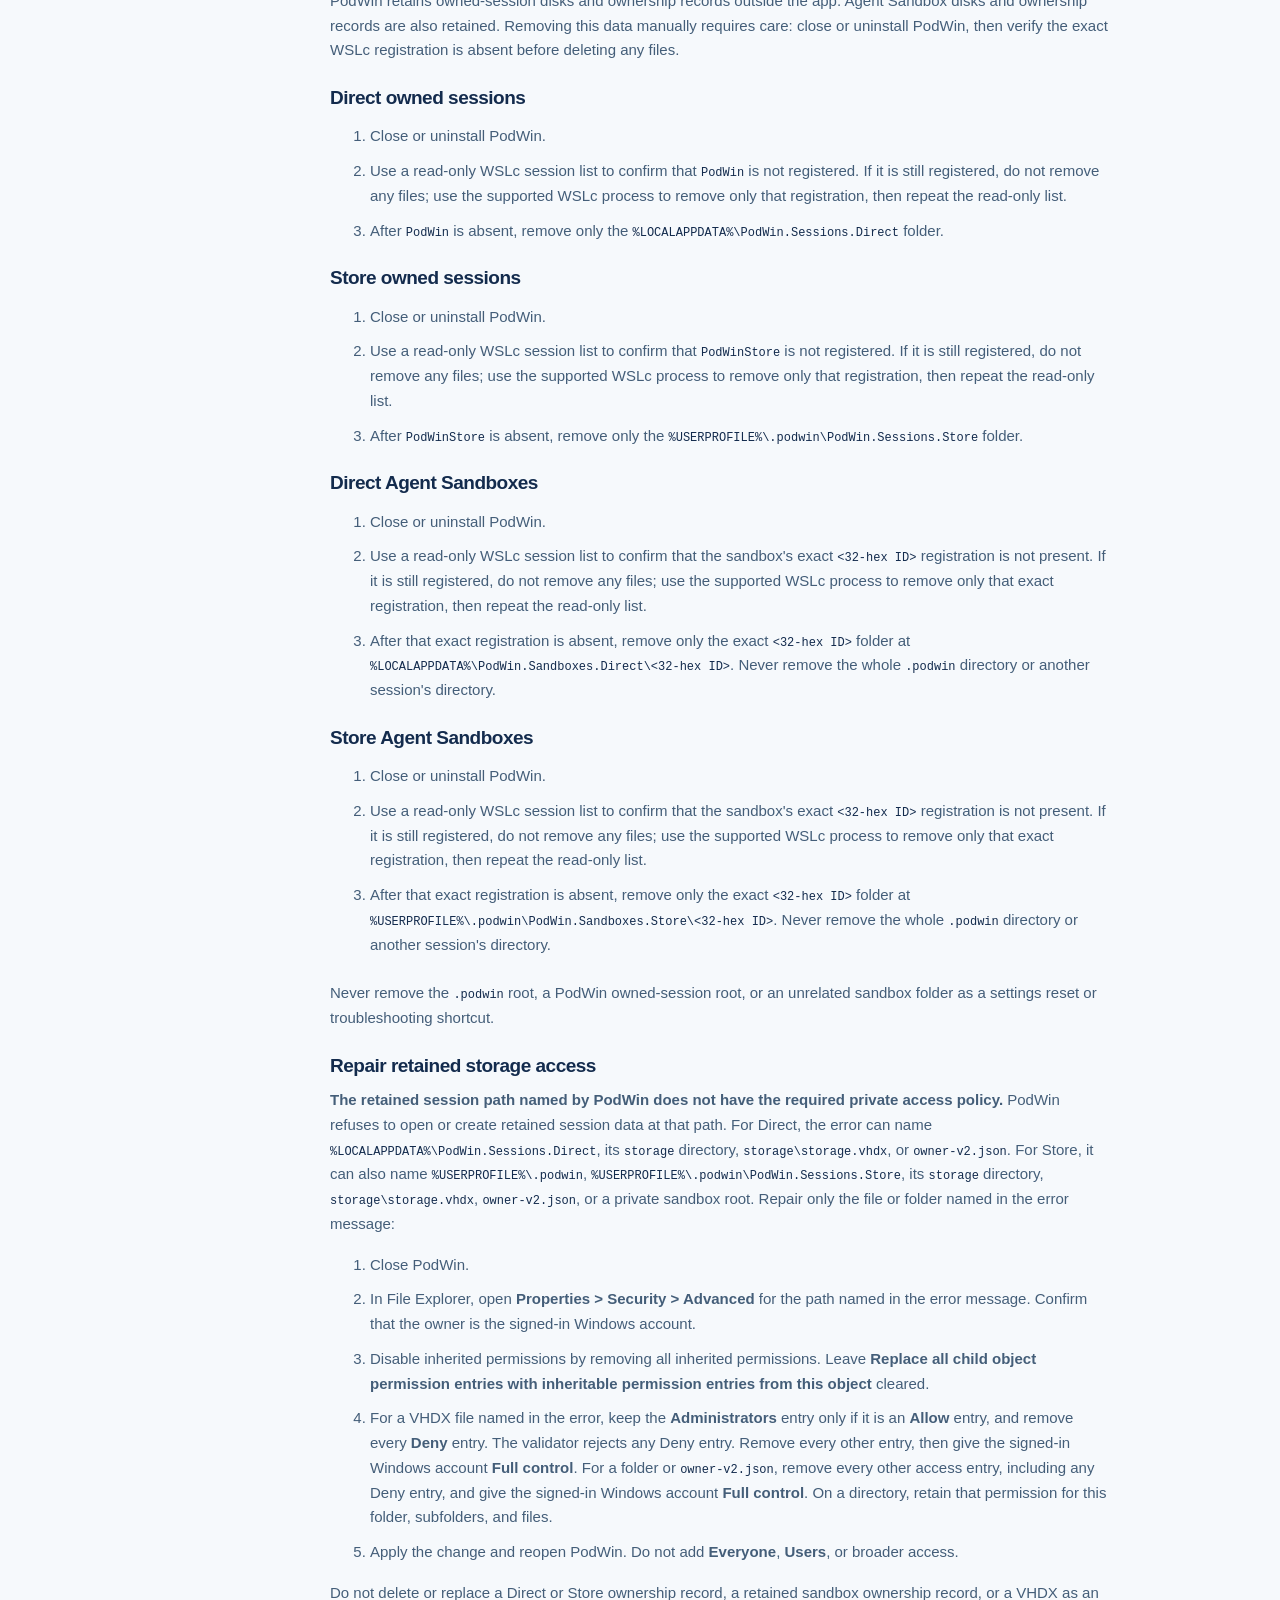
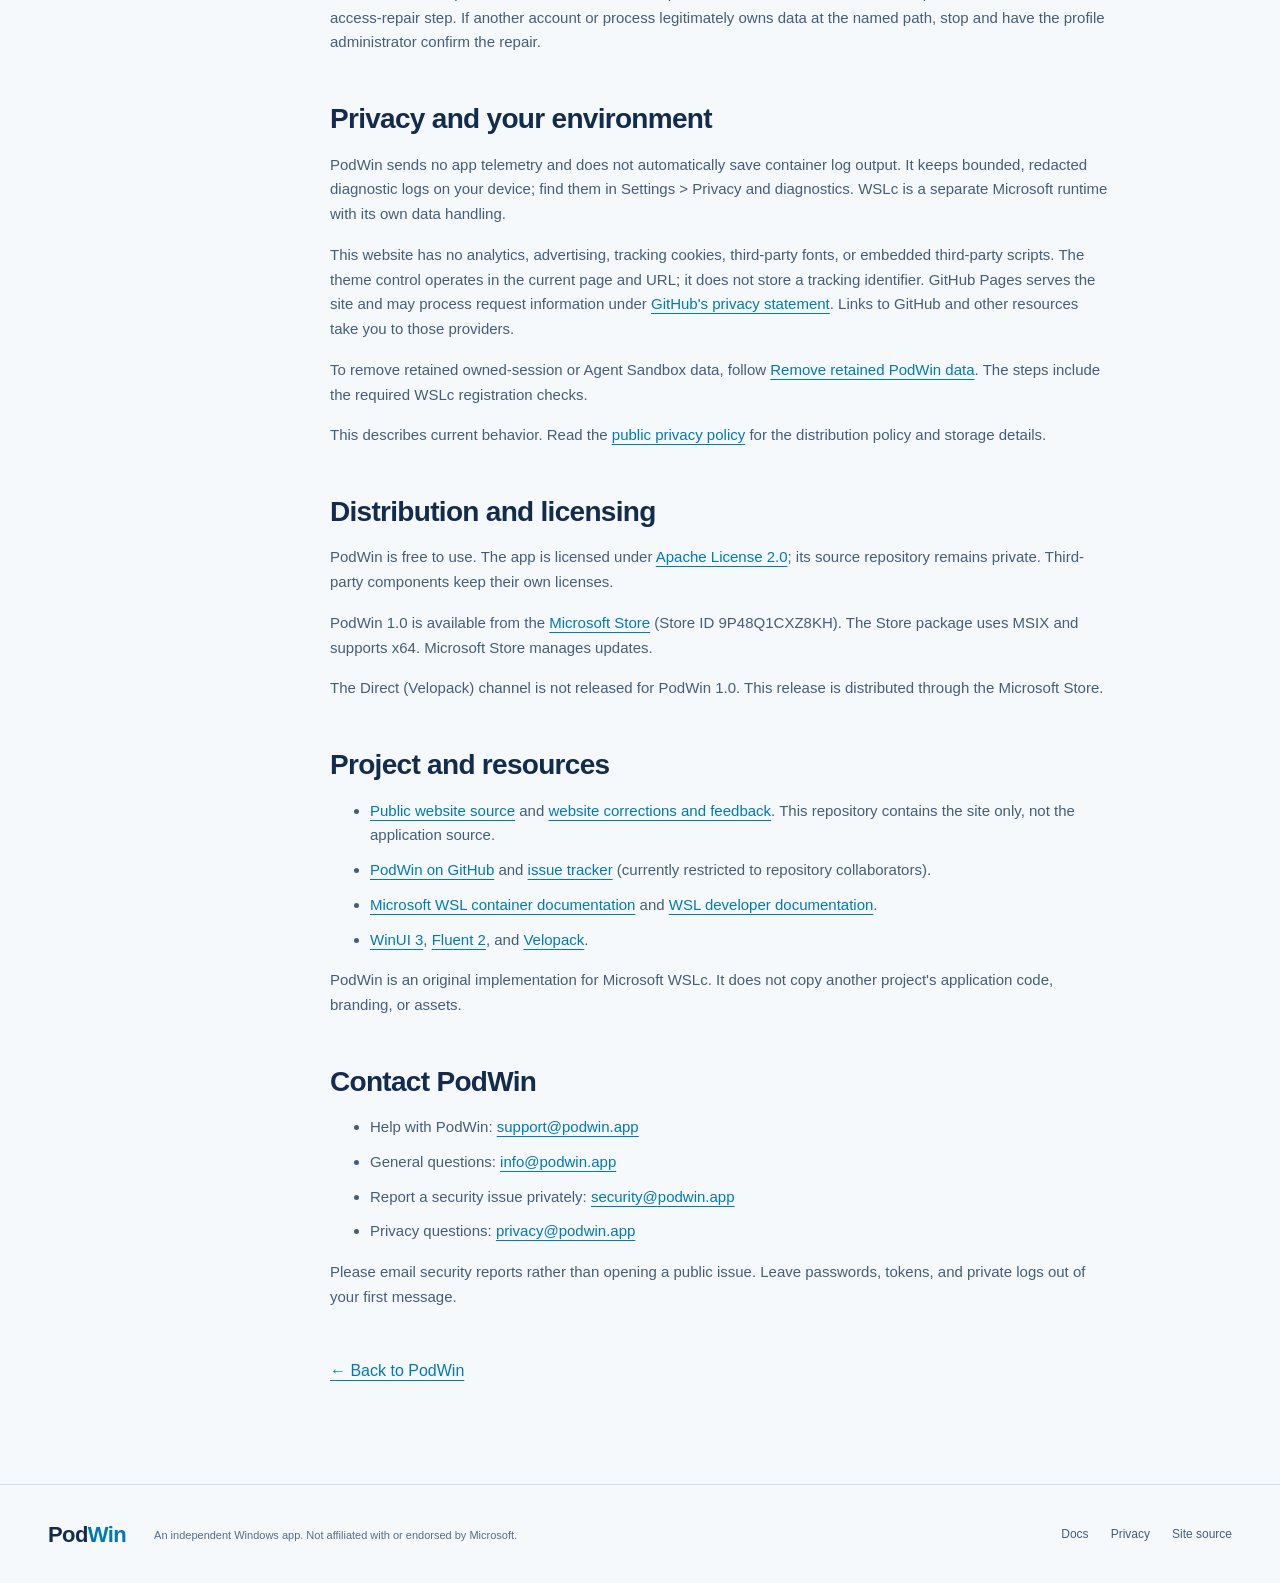
==== commit 11ec5030: "feat: add Microsoft Store install CTA Co-authored-by: Copilot <223556219+Copilot@users.noreply.githu" ====
--- a/site/docs/index.html
+++ b/site/docs/index.html
@@ -41,7 +41,7 @@
       <p class="eyebrow">PODWIN / DOCUMENTATION</p>
       <h1>A good place to begin.</h1>
       <p class="docs-lead">PodWin 1.0 is a native Windows 11 app for discovering and managing WSLc containers, with opt-in local Agent Sandboxes for coding tools.</p>
-      <div class="callout"><p><strong>Available from the Microsoft Store.</strong> PodWin 1.0 uses a Store bundle with native x64 and Arm64 packages and requires Windows 11 build 26300 or later.</p></div>
+      <div class="callout"><p><strong>Available from the Microsoft Store.</strong> PodWin 1.0 is an x64 app for Windows 11 22H2 or later with Microsoft WSLc 3.0.3 or 3.0.4.</p></div>
 
       <section id="overview">
         <h2>What PodWin 1.0 does</h2>
@@ -51,11 +51,11 @@
       <section id="requirements">
         <h2>Requirements</h2>
         <div class="docs-table-wrap"><table class="docs-table"><thead><tr><th scope="col">Component</th><th scope="col">Current baseline</th></tr></thead><tbody>
-          <tr><td>Operating system</td><td>Windows 11 build 26300 or later.</td></tr>
-          <tr><td>Architecture</td><td>Native x64 and Arm64 Store packages. On Arm64 PCs, PodWin runs natively, but every WSLc operation is unavailable in this version.</td></tr>
-          <tr><td>Container runtime</td><td>Microsoft WSL 2.9.3 or later and WSLc client and runtime 3.0.3, 3.0.4, or 3.0.5, installed separately. PodWin never installs or changes WSL.</td></tr>
+          <tr><td>Operating system</td><td>Windows 11 22H2 or later.</td></tr>
+          <tr><td>Architecture</td><td>x64.</td></tr>
+          <tr><td>Container runtime</td><td>Microsoft WSLc 3.0.3 or 3.0.4, installed separately. PodWin never installs or changes WSL.</td></tr>
         </tbody></table></div>
-        <p id="runtime-limits"><strong>Runtime build qualifiers:</strong> On x64 PCs running a build later than 26300, WSLc 3.0.3 and 3.0.4 support reviewed read-only discovery, inventory, details, and logs without an owned session. WSLc 3.0.5 reads and PodWin-owned sessions require a qualified x64 host running Windows build 26300 exactly. That exact-build route also supports image pulls, network reads, volume inventory and details, and Agent Sandboxes. PodWin reports other version mismatches and does not create the owned session or pull images. These WSLc features remain unavailable on Arm64 PCs.</p>
+        <p id="runtime-limits"><strong>Supported runtime:</strong> PodWin uses Microsoft WSLc 3.0.3 or 3.0.4. PodWin reports other version mismatches rather than silently changing the runtime.</p>
         <p class="section-note">A detected CLI does not prove that the WSL components or an existing session are healthy. PodWin can still be used for dependency diagnosis without a session.</p>
       </section>
       <section id="development">
@@ -84,14 +84,14 @@
       </section>
       <section id="boundaries">
         <h2>Scope and limitations</h2>
-        <p>PodWin connects to WSLc, not the Docker Engine socket. Existing Docker Desktop containers will not appear in PodWin.</p>
+        <p>PodWin is purpose-built for Microsoft WSLc sessions and local coding-agent sandboxes.</p>
         <div class="docs-table-wrap"><table class="docs-table"><thead><tr><th scope="col">Available in PodWin 1.0</th><th scope="col">Future roadmap</th></tr></thead><tbody>
           <tr><td>Discover existing sessions; create, reconnect to, check, or terminate the session PodWin owns</td><td>Signed Direct releases</td></tr>
-          <tr><td>Browse containers and images, follow logs, and pull supported images</td><td>Arm64 runtime support for WSLc features</td></tr>
+          <tr><td>Browse containers and images, follow logs, and pull supported images</td><td>Broader runtime qualification</td></tr>
           <tr><td>Read networks and redacted volume inventory for a qualified running owned session</td><td>Network allowlisting beyond deny-all and owned VHDX reclamation</td></tr>
           <tr><td>Opt in to local Agent Sandboxes; the MCP listener is off by default and requests require confirmation</td><td>Completed accessibility qualification</td></tr>
         </tbody></table></div>
-        <p class="section-note">The Compose page describes a future contract; it does not load or run Compose files. Kubernetes, Docker API compatibility, and full Docker Compose parity are not promised.</p>
+        <p class="section-note">PodWin does not load or run Compose files. Available features are limited to the documented WSLc workflows.</p>
       </section>
       <section id="troubleshooting">
         <h2>Troubleshooting</h2>
@@ -156,7 +156,7 @@
       <section id="distribution">
         <h2>Distribution and licensing</h2>
         <p>PodWin is free to use. The app is licensed under <a href="https://www.apache.org/licenses/LICENSE-2.0">Apache License 2.0</a>; its source repository remains private. Third-party components keep their own licenses.</p>
-        <p>PodWin 1.0 is available from the <a href="https://apps.microsoft.com/detail/9P48Q1CXZ8KH">Microsoft Store</a> (Store ID 9P48Q1CXZ8KH). The Store bundle uses MSIX and contains native x64 and Arm64 packages. Microsoft Store manages updates.</p>
+        <p>PodWin 1.0 is available from the <a href="https://apps.microsoft.com/detail/9P48Q1CXZ8KH">Microsoft Store</a> (Store ID 9P48Q1CXZ8KH). The Store package uses MSIX and supports x64. Microsoft Store manages updates.</p>
         <p>The Direct (Velopack) channel is not released for PodWin 1.0. This release is distributed through the Microsoft Store.</p>
       </section>
       <section id="resources">
@@ -167,7 +167,7 @@
           <li><a href="https://learn.microsoft.com/windows/wsl/wsl-container">Microsoft WSL container documentation</a> and <a href="https://wsl.dev/">WSL developer documentation</a>.</li>
           <li><a href="https://learn.microsoft.com/windows/apps/winui/winui3/">WinUI 3</a>, <a href="https://fluent2.microsoft.design/">Fluent 2</a>, and <a href="https://docs.velopack.io/">Velopack</a>.</li>
         </ul>
-        <p>PodWin is an original implementation, inspired in part by <a href="https://github.com/seiggy/wslc-desktop">Zack Way's WSLc Desktop Manager</a>, Docker Desktop, and Podman Desktop. It does not copy their application code, branding, or assets.</p>
+        <p>PodWin is an original implementation for Microsoft WSLc. It does not copy another project's application code, branding, or assets.</p>
       </section>
       <section id="contact">
         <h2>Contact PodWin</h2>
--- a/site/assets/site.css
+++ b/site/assets/site.css
@@ -83,6 +83,8 @@
 .gradient-text { color: var(--cp-accent); background: linear-gradient(110deg, var(--cp-blue), var(--cp-accent) 50%, var(--cp-teal)); background-clip: text; -webkit-text-fill-color: transparent; }
 .hero-description { margin-top: 28px; max-width: 480px; font-size: 18px; color: var(--cp-text-muted); line-height: 1.7; }
 .button-row { display: flex; flex-wrap: wrap; align-items: center; gap: 12px; margin-top: 32px; }
+.store-badge { display: inline-flex; border-radius: 8px; }
+.store-badge img { width: 200px; height: auto; }
 .button { display: inline-flex; align-items: center; justify-content: center; gap: 16px; padding: 12px 21px; border-radius: 10px; border: 1px solid var(--cp-border); text-decoration: none; font-size: 14px; font-weight: 600; line-height: 1.5; transition: background .15s, border-color .15s, transform .15s; }
 .button:hover { transform: translateY(-2px); }
 .button-primary { background: var(--cp-accent); color: var(--cp-accent-fg); border-color: var(--cp-accent); }
@@ -171,12 +173,17 @@
 .closing-section h2 { margin-top: 18px; }
 .closing-section > p:not(.eyebrow):not(.fine-print) { margin-top: 18px; font-size: 15px; color: var(--cp-text-muted); }
 .closing-section .button-row { justify-content: center; margin-top: 26px; }
+.download-actions { display: flex; flex-wrap: wrap; align-items: center; justify-content: center; gap: 16px; margin-top: 26px; }
+.download-command { width: min(560px, 100%); text-align: left; }
+.download-section .copy-status { margin-top: 6px; }
 .fine-print { margin-top: 16px; color: var(--cp-text-soft); font-size: 11px; }
 .site-footer { border-top: 1px solid var(--cp-border); }
 .footer-inner { min-height: 100px; display: flex; align-items: center; gap: 28px; }
 .footer-wordmark { font-weight: 650; font-size: 22px; letter-spacing: -.6px; color: var(--cp-text); text-decoration: none; }
 .footer-wordmark span { color: var(--cp-accent); }
+.footer-copy { display: grid; gap: 2px; }
 .footer-inner p { color: var(--cp-text-soft); font-size: 11px; }
+.footer-attribution { color: var(--cp-text-muted) !important; }
 .footer-inner nav { margin-left: auto; display: flex; gap: 22px; }
 .footer-inner nav a { color: var(--cp-text-muted); text-decoration: none; font-size: 12px; }
 .docs-layout { display: grid; grid-template-columns: 210px 1fr; gap: 72px; padding-block: 60px 100px; }
@@ -281,6 +288,8 @@
   .closing-section .eyebrow { font-size: 8px; }
   .closing-section h2 { font-size: 31px; }
   .closing-section > p:not(.eyebrow):not(.fine-print) { font-size: 14px; }
+  .download-actions { flex-direction: column; }
+  .download-command { max-width: 100%; }
   .desktop-break { display: none; }
   .footer-inner { flex-wrap: wrap; gap: 16px; padding-block: 26px; }
   .footer-inner p { order: 2; width: 100%; }
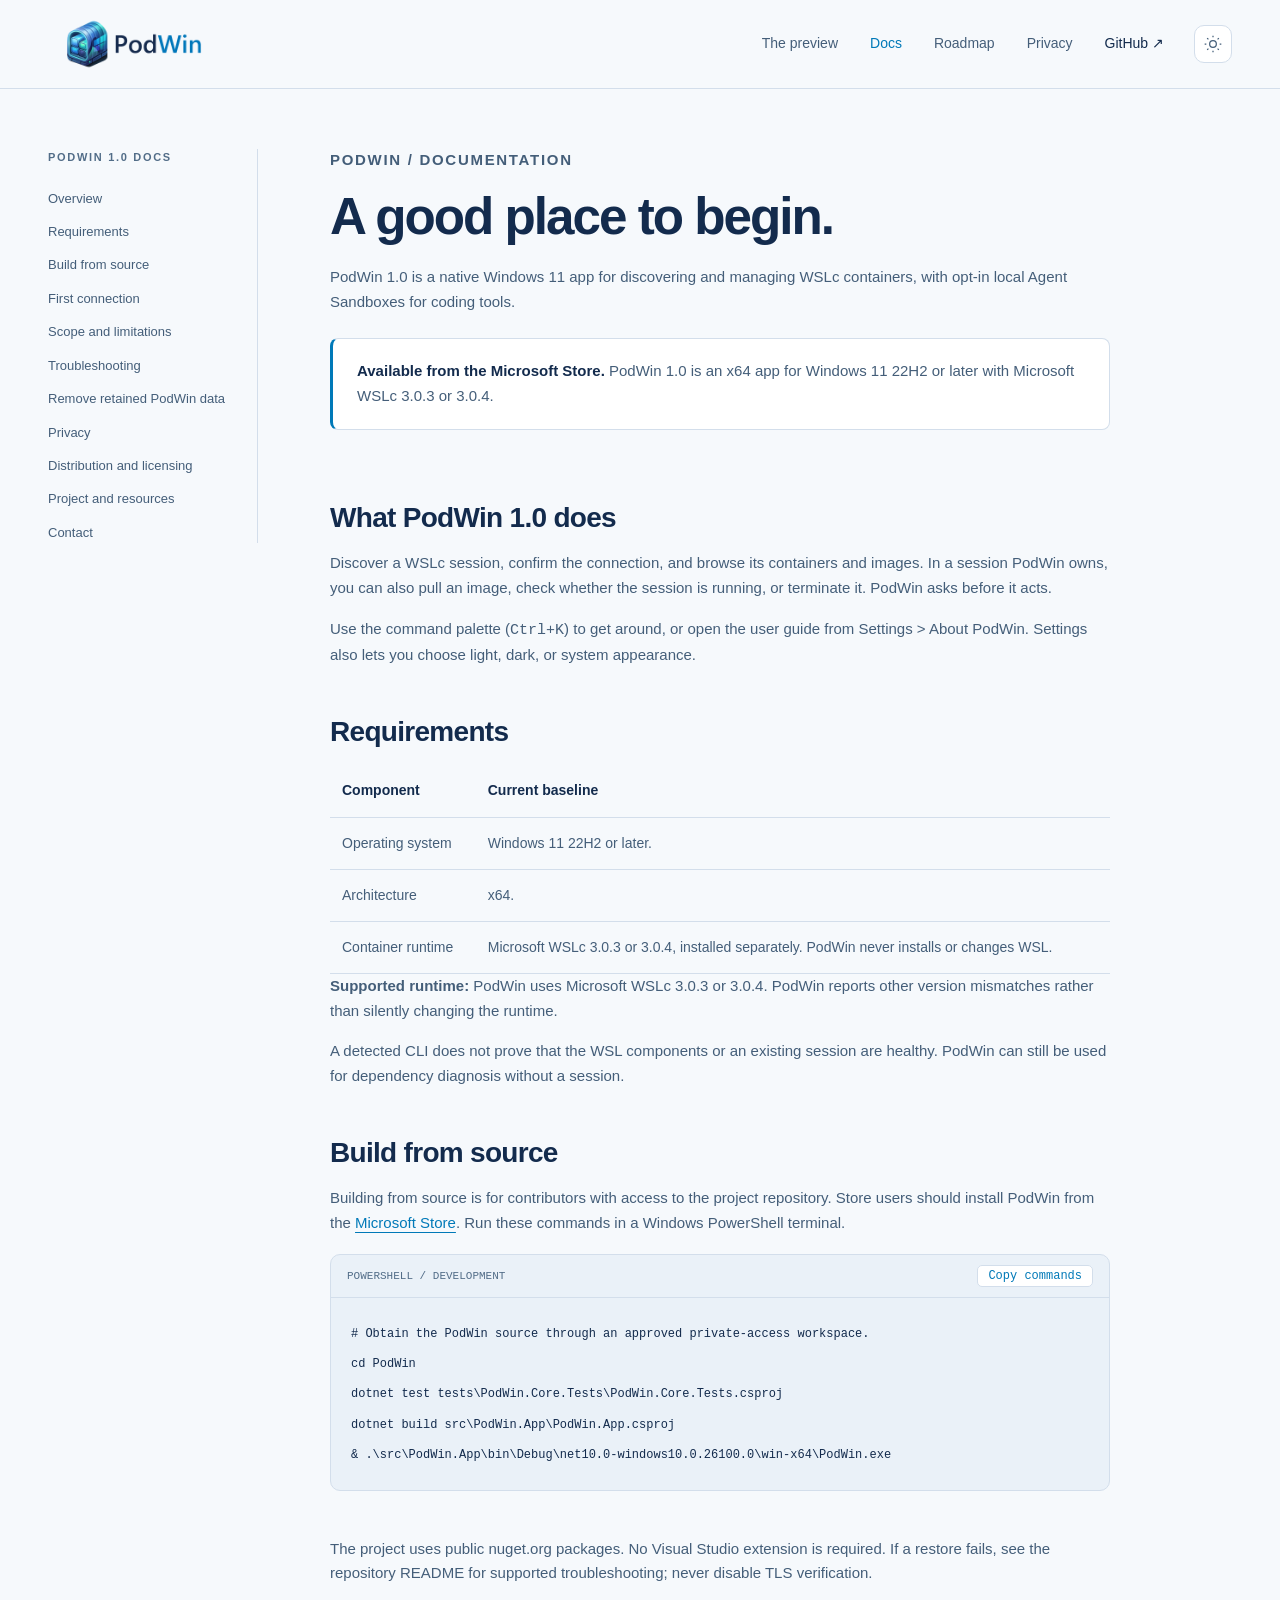
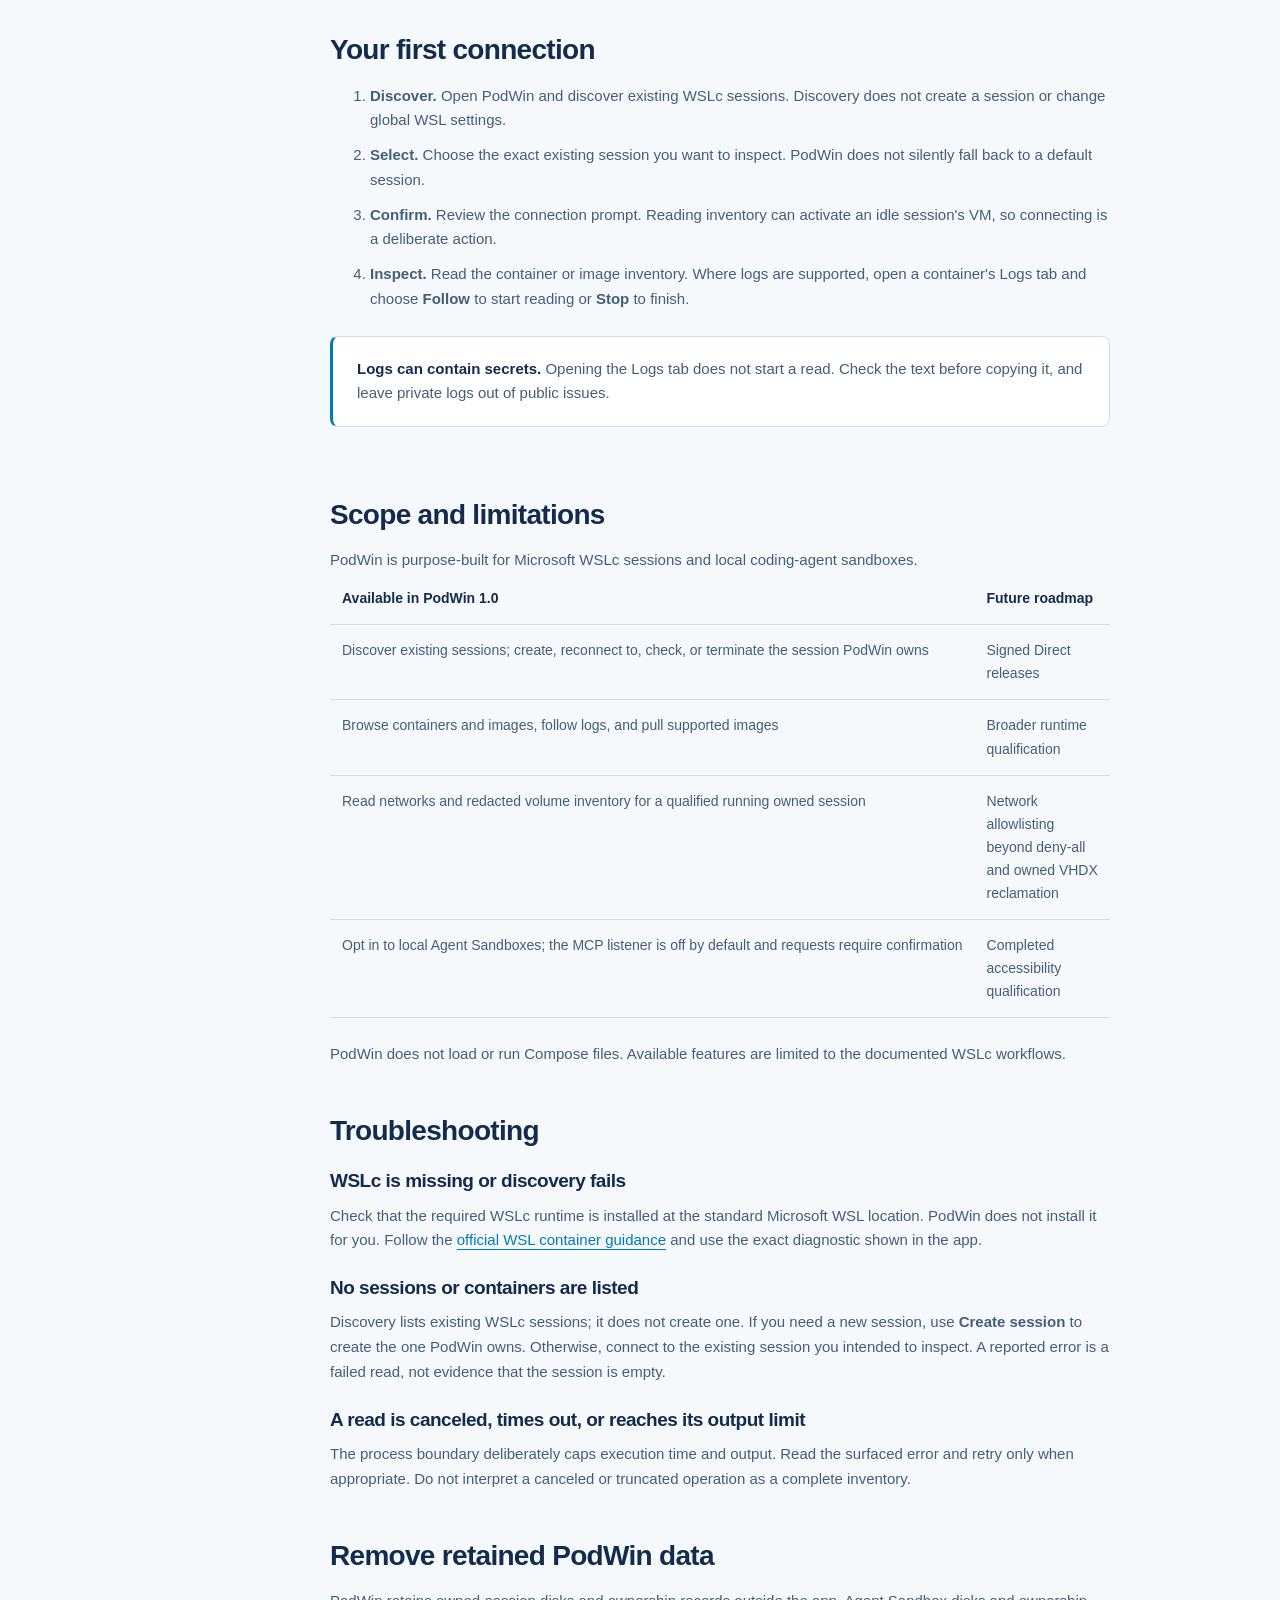
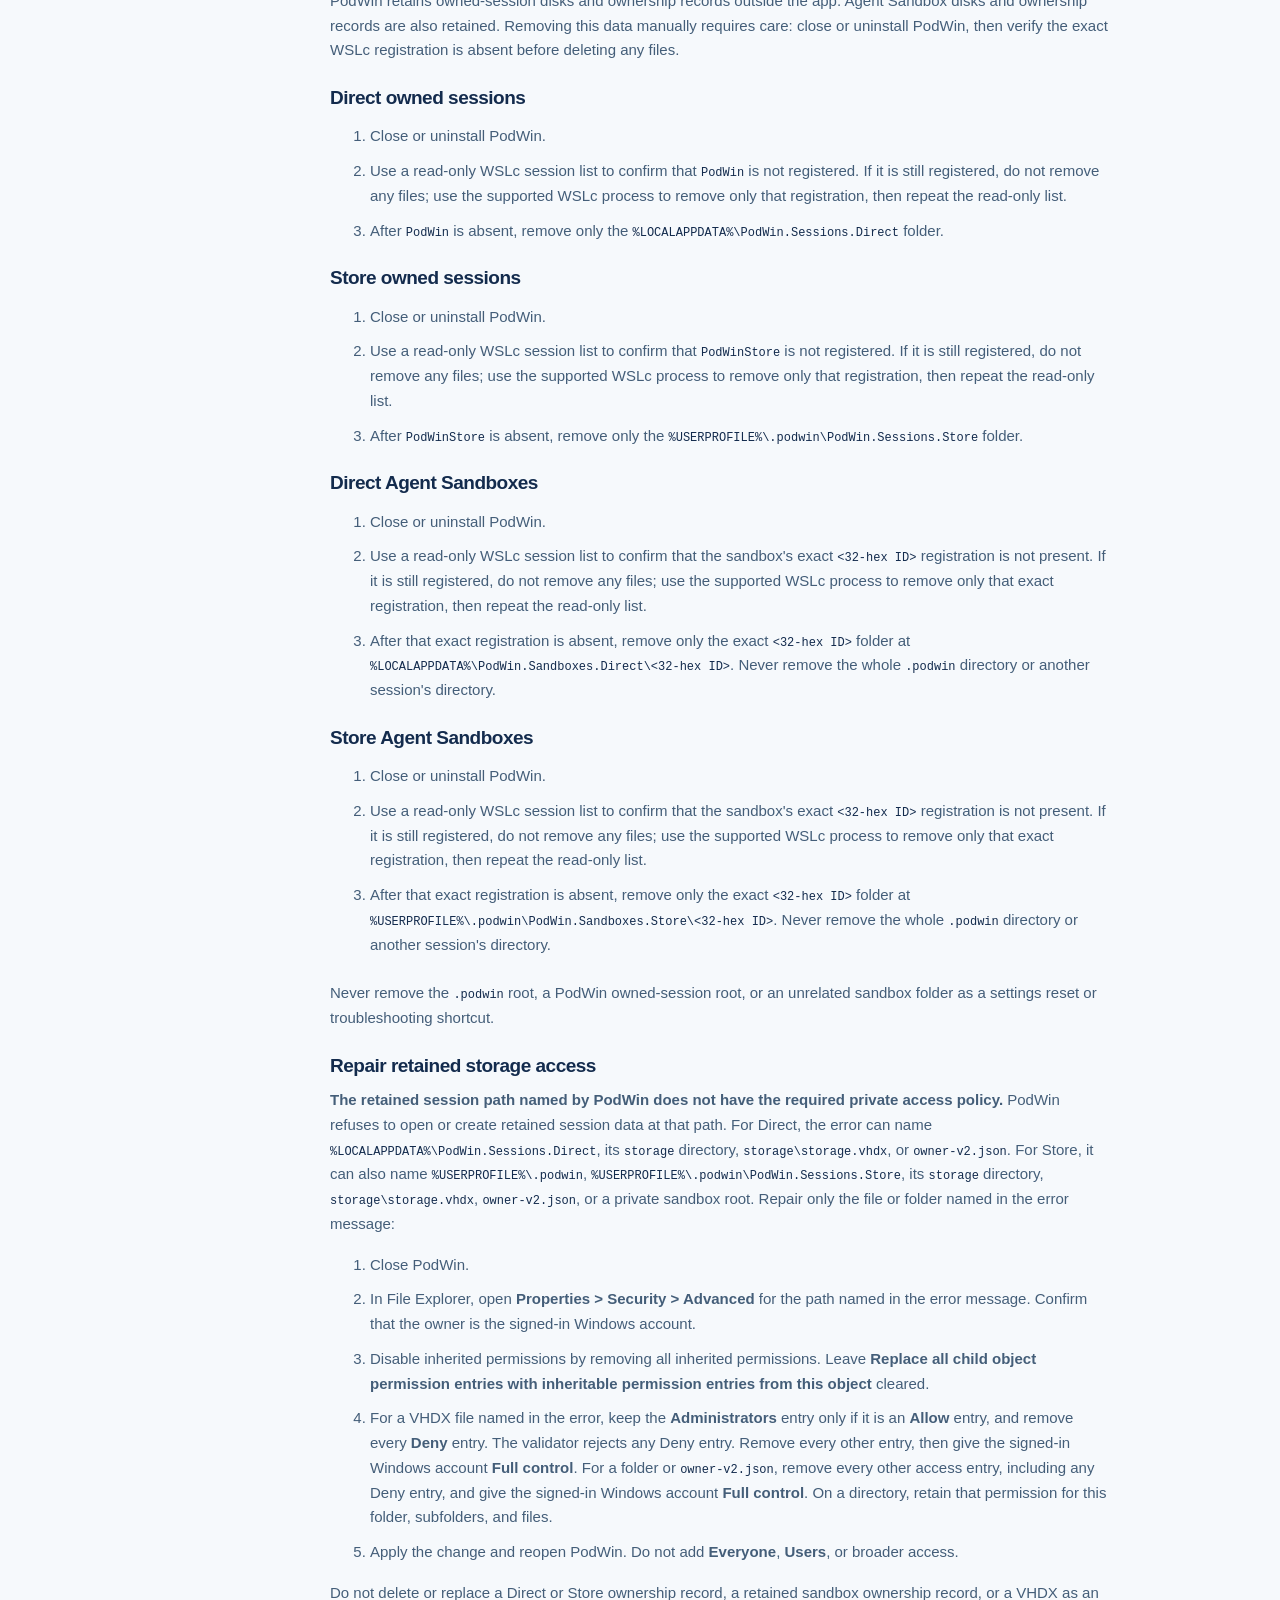
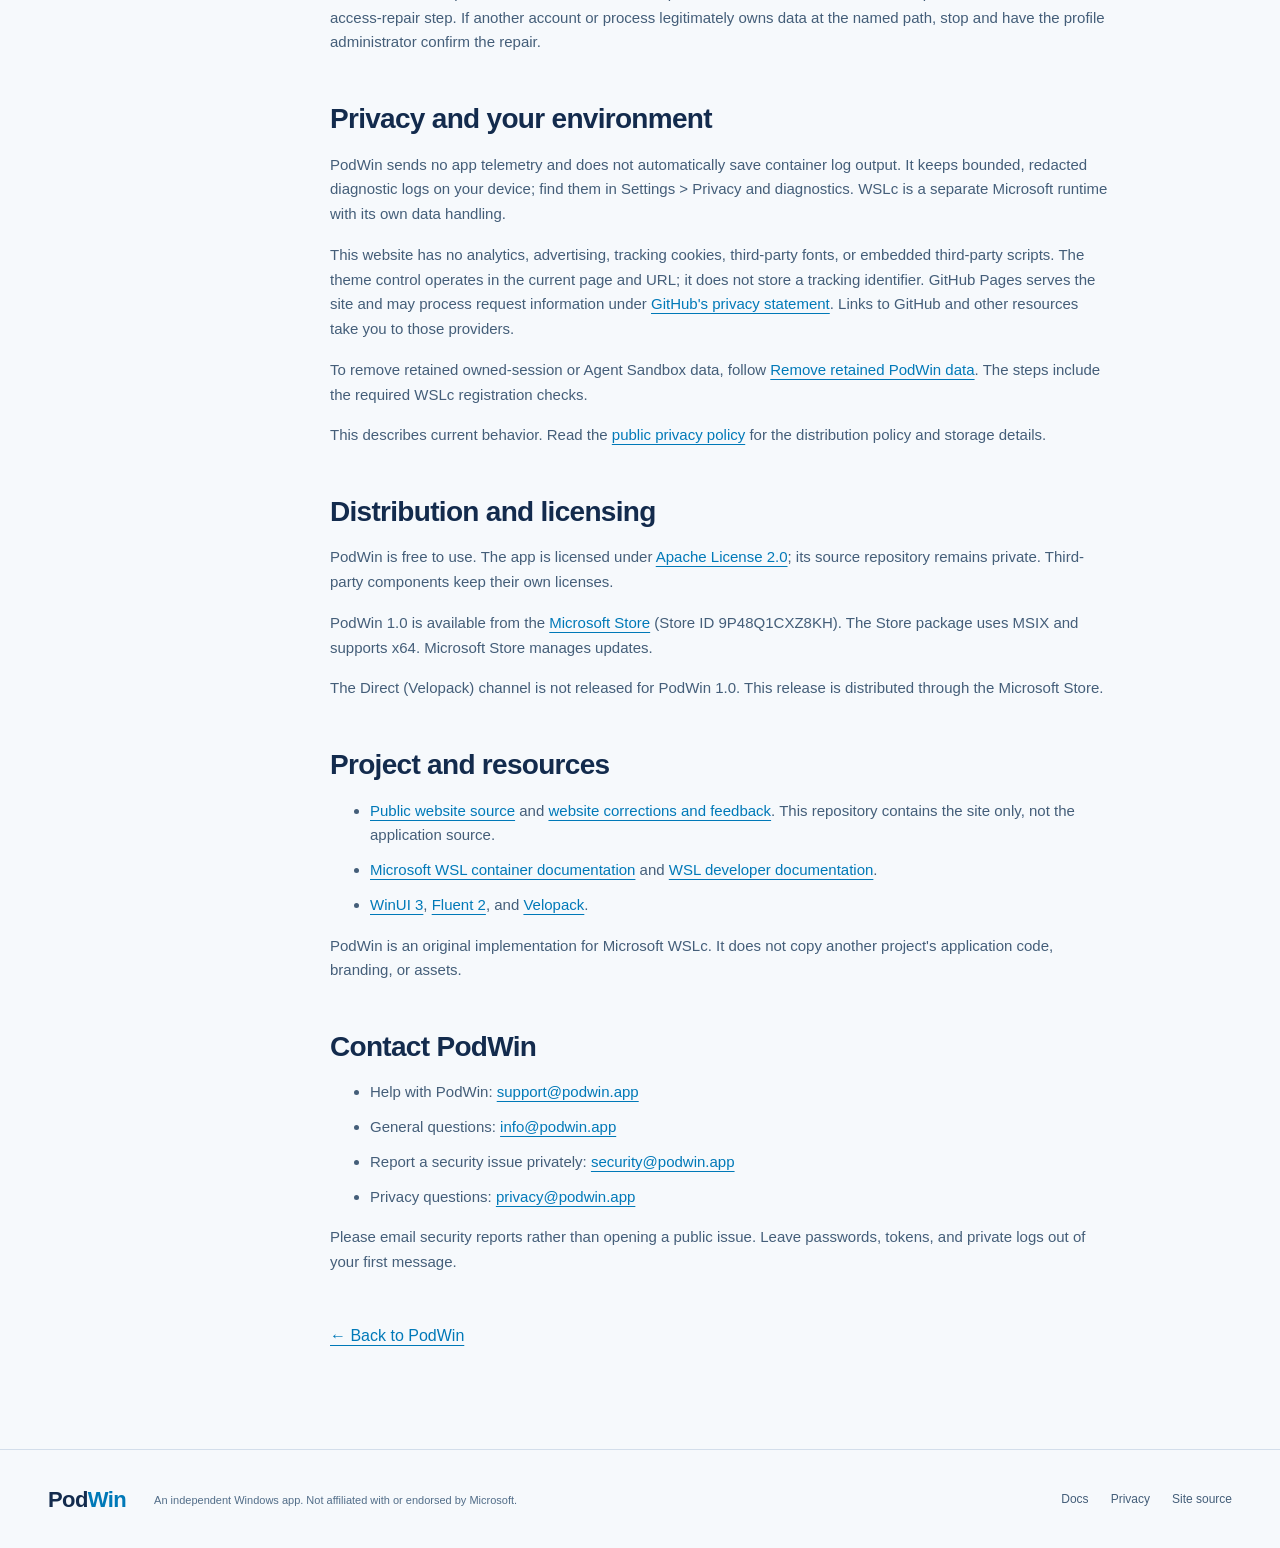
==== commit dee4a7aa: "fix: correct public Store links Co-authored-by: Copilot <223556219+Copilot@users.noreply.github.com>" ====
--- a/site/docs/index.html
+++ b/site/docs/index.html
@@ -27,7 +27,7 @@
   <header class="site-header">
     <div class="container header-inner">
       <a class="brand" href="../" aria-label="PodWin home"><img class="brand-dark" src="../assets/podwin-horizontal-dark.png" alt="PodWin" width="1600" height="480"><img class="brand-light" src="../assets/podwin-horizontal-light.png" alt="PodWin" width="1600" height="480"></a>
-      <nav aria-label="Main navigation"><a href="../#preview">The preview</a><a href="./" aria-current="page">Docs</a><a href="../#roadmap">Roadmap</a><a href="../privacy/">Privacy</a><a class="nav-github" href="https://github.com/swigerb/PodWin" title="Application repository; access is currently restricted">GitHub <span aria-hidden="true">&#8599;</span></a></nav>
+      <nav aria-label="Main navigation"><a href="../#preview">The preview</a><a href="./" aria-current="page">Docs</a><a href="../#roadmap">Roadmap</a><a href="../privacy/">Privacy</a><a class="nav-github" href="https://github.com/swigerb/podwin.app" title="Website source">GitHub <span aria-hidden="true">&#8599;</span></a></nav>
       <button class="theme-toggle" type="button" aria-label="Switch to light theme" hidden><svg viewBox="0 0 24 24" fill="none" stroke="currentColor" stroke-width="1.5" aria-hidden="true"><circle cx="12" cy="12" r="4"/><path d="M12 2v2m0 16v2M2 12h2m16 0h2M5 5l1.5 1.5m11 11L19 19M5 19l1.5-1.5m11-11L19 5"/></svg></button>
     </div>
   </header>
@@ -63,7 +63,7 @@
         <p>Building from source is for contributors with access to the project repository. Store users should install PodWin from the <a href="https://apps.microsoft.com/detail/9P48Q1CXZ8KH">Microsoft Store</a>. Run these commands in a Windows PowerShell terminal.</p>
         <div class="code-block">
           <div class="code-heading"><span>POWERSHELL / DEVELOPMENT</span><button class="copy-button" type="button" data-copy="build-commands" hidden>Copy commands</button></div>
-          <pre><code id="build-commands">git clone https://github.com/swigerb/PodWin.git
+          <pre><code id="build-commands"># Obtain the PodWin source through an approved private-access workspace.
 cd PodWin
 dotnet test tests\PodWin.Core.Tests\PodWin.Core.Tests.csproj
 dotnet build src\PodWin.App\PodWin.App.csproj
@@ -163,7 +163,6 @@
         <h2>Project and resources</h2>
         <ul>
           <li><a href="https://github.com/swigerb/podwin.app">Public website source</a> and <a href="https://github.com/swigerb/podwin.app/issues">website corrections and feedback</a>. This repository contains the site only, not the application source.</li>
-          <li><a href="https://github.com/swigerb/PodWin">PodWin on GitHub</a> and <a href="https://github.com/swigerb/PodWin/issues">issue tracker</a> (currently restricted to repository collaborators).</li>
           <li><a href="https://learn.microsoft.com/windows/wsl/wsl-container">Microsoft WSL container documentation</a> and <a href="https://wsl.dev/">WSL developer documentation</a>.</li>
           <li><a href="https://learn.microsoft.com/windows/apps/winui/winui3/">WinUI 3</a>, <a href="https://fluent2.microsoft.design/">Fluent 2</a>, and <a href="https://docs.velopack.io/">Velopack</a>.</li>
         </ul>
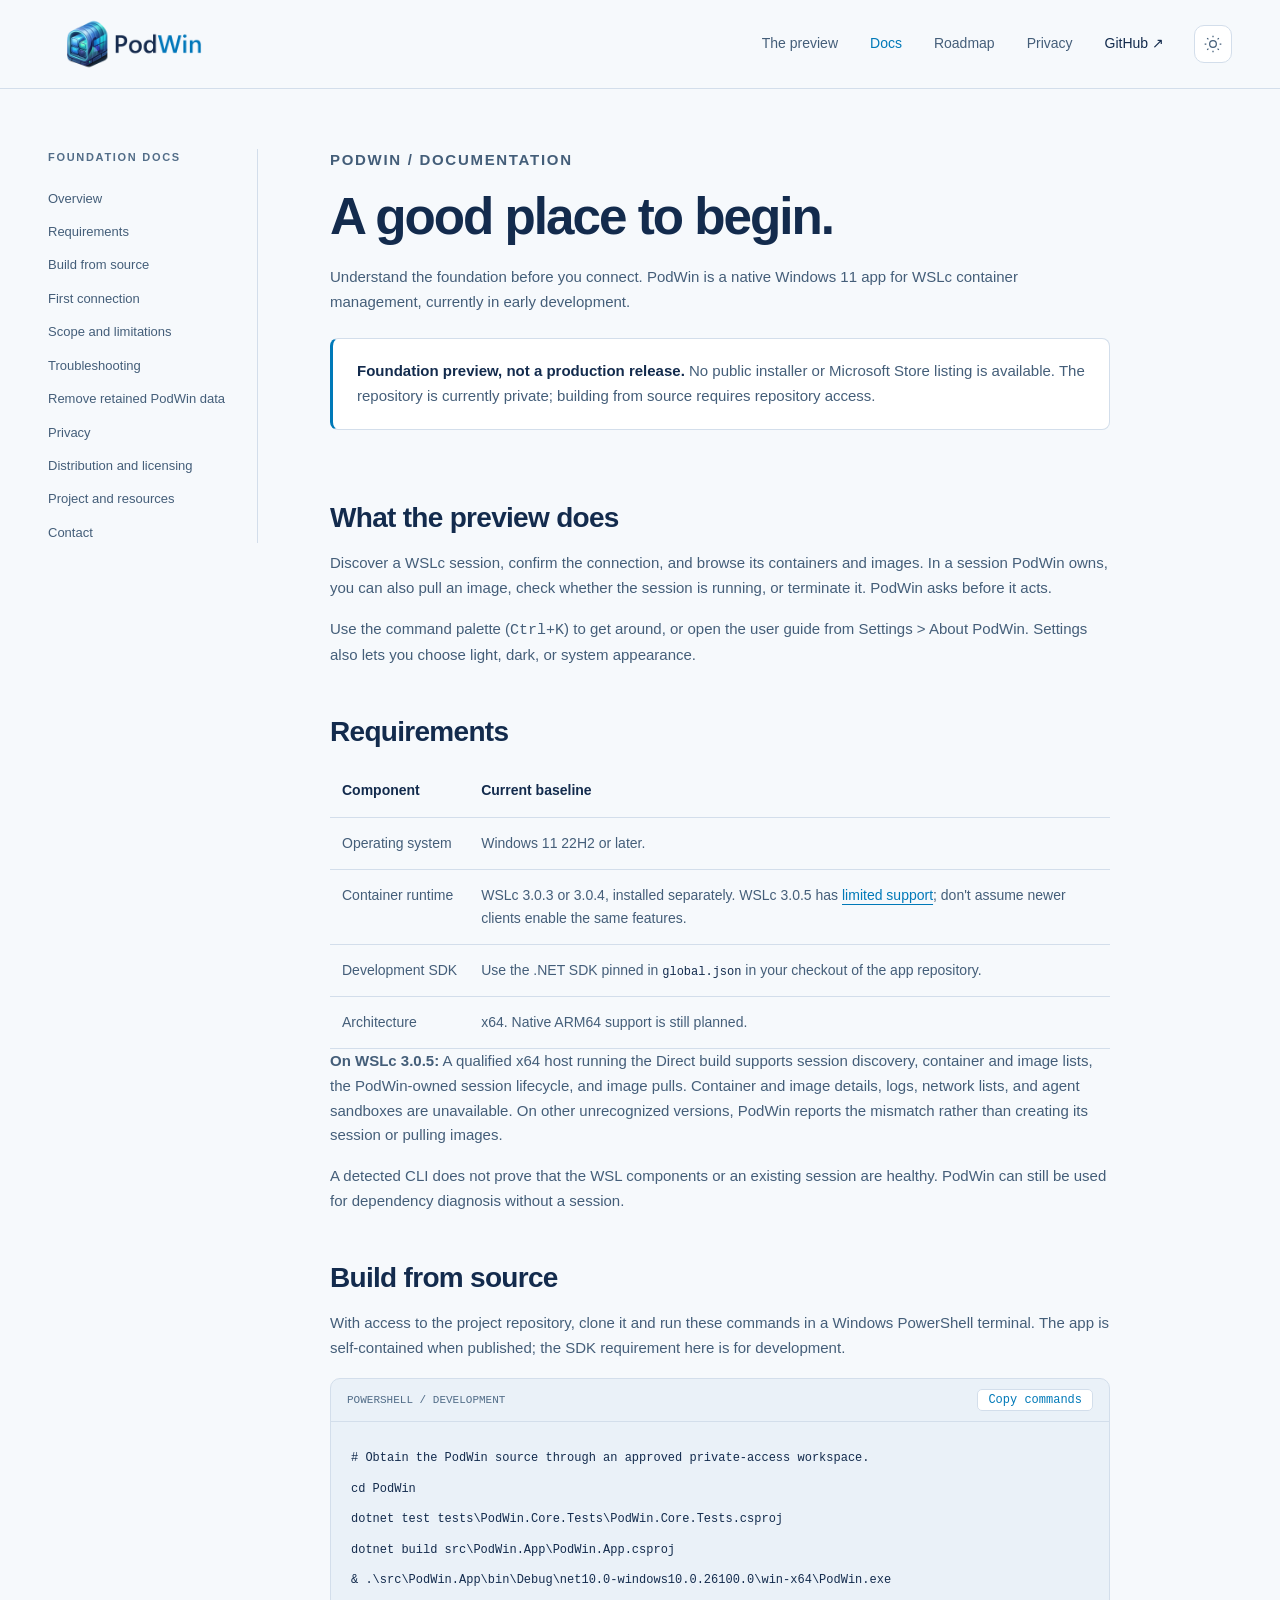
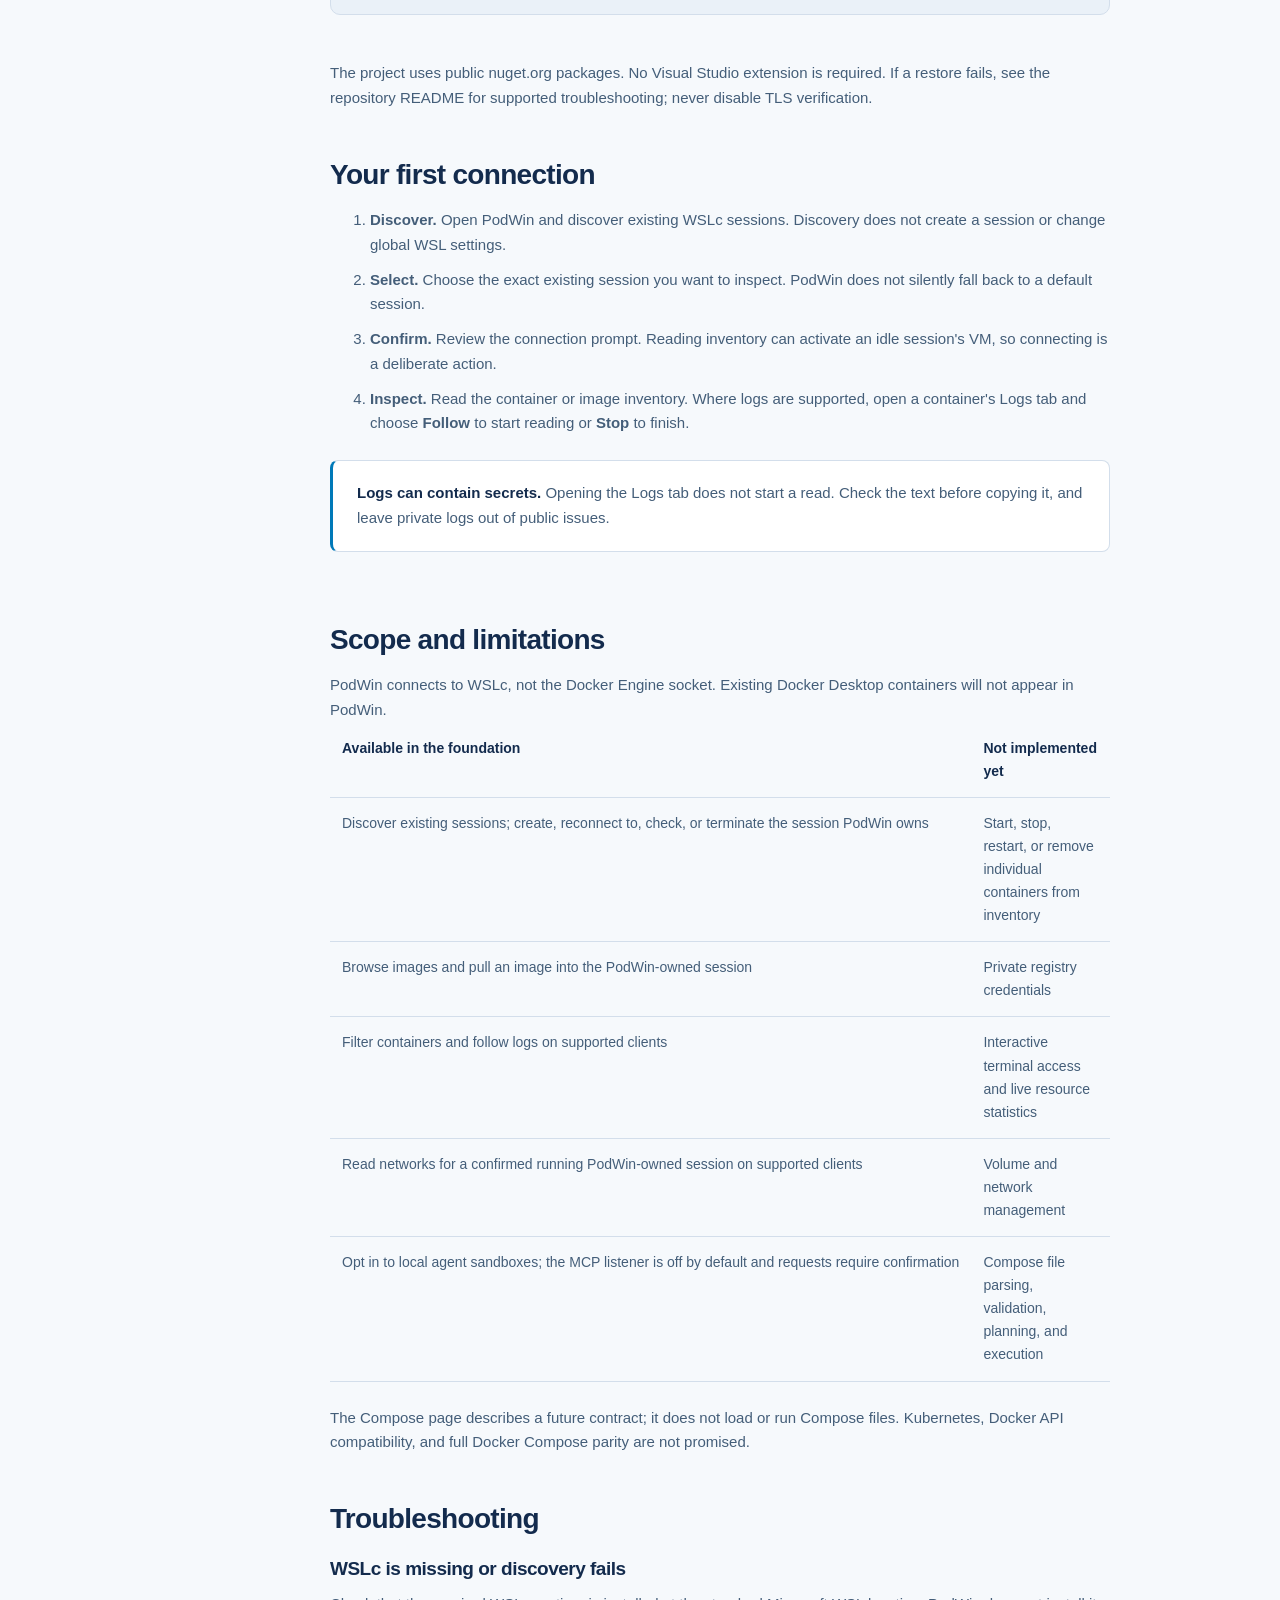
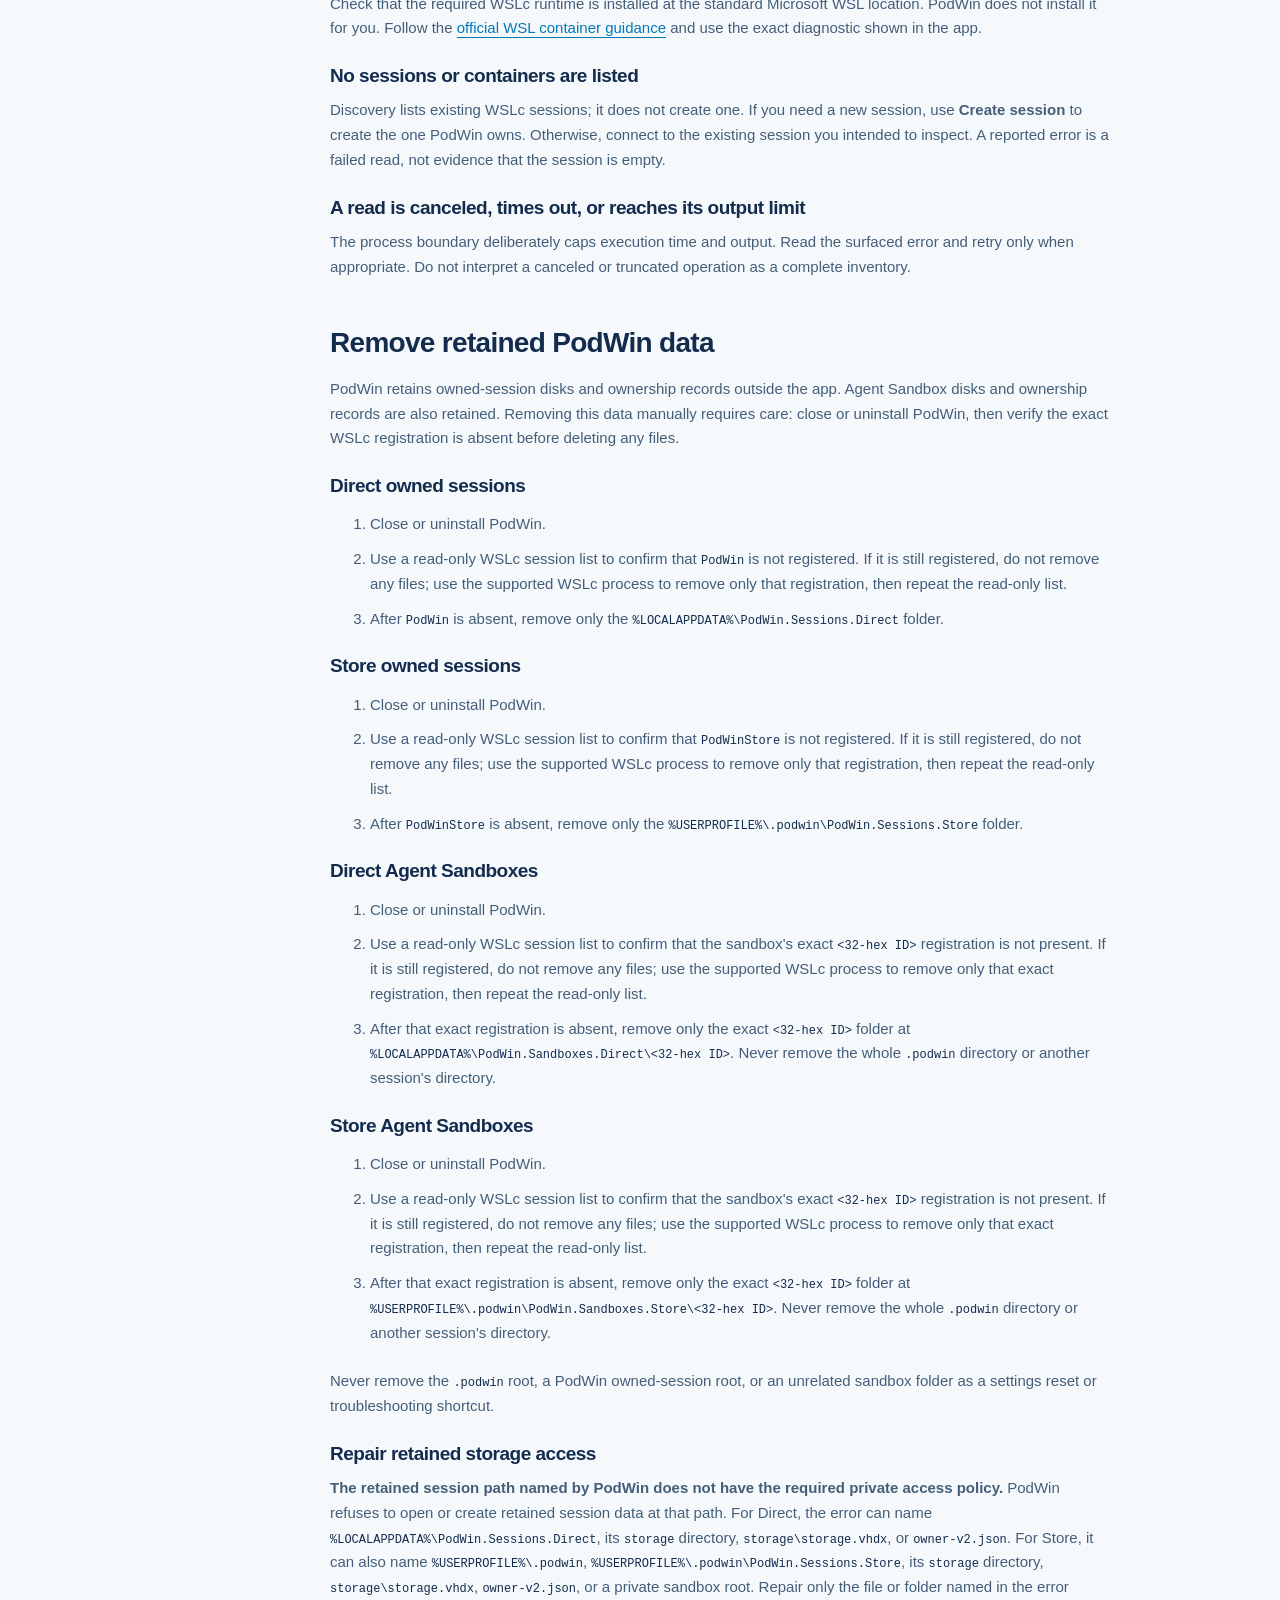
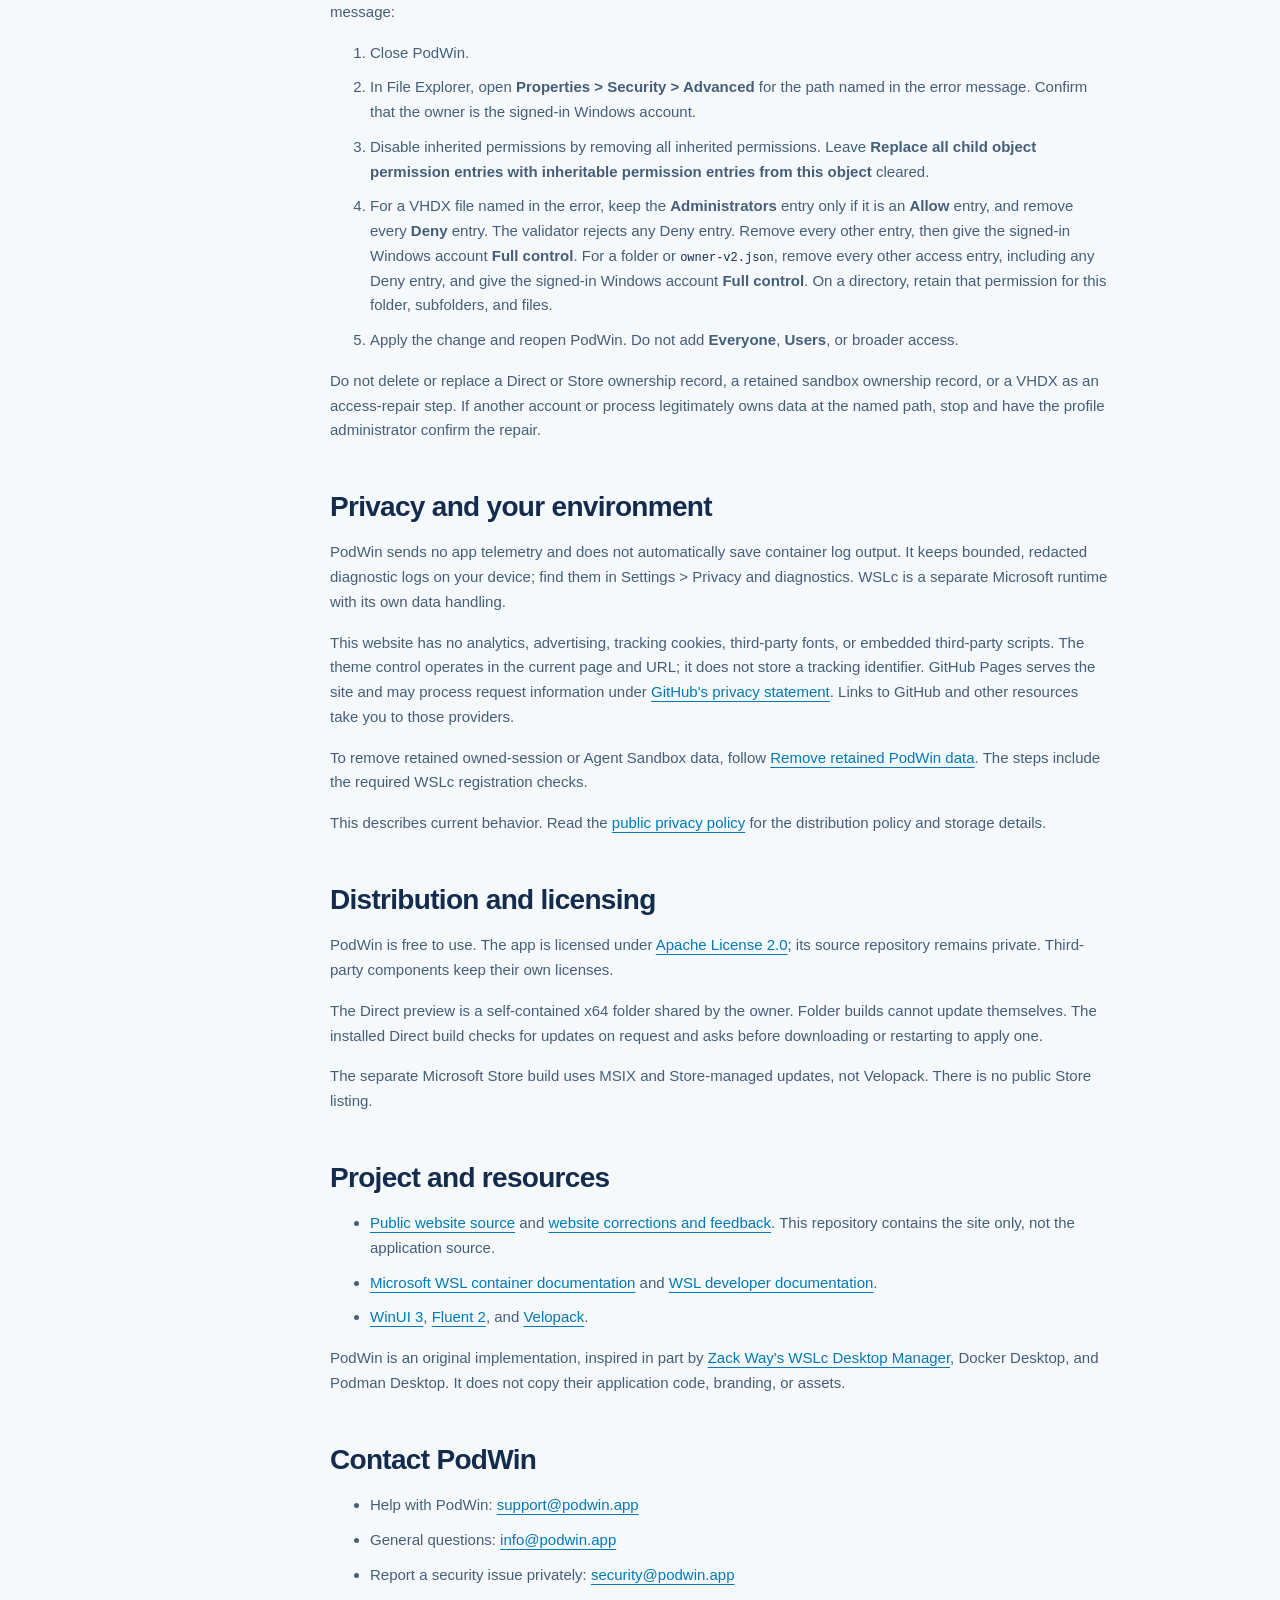
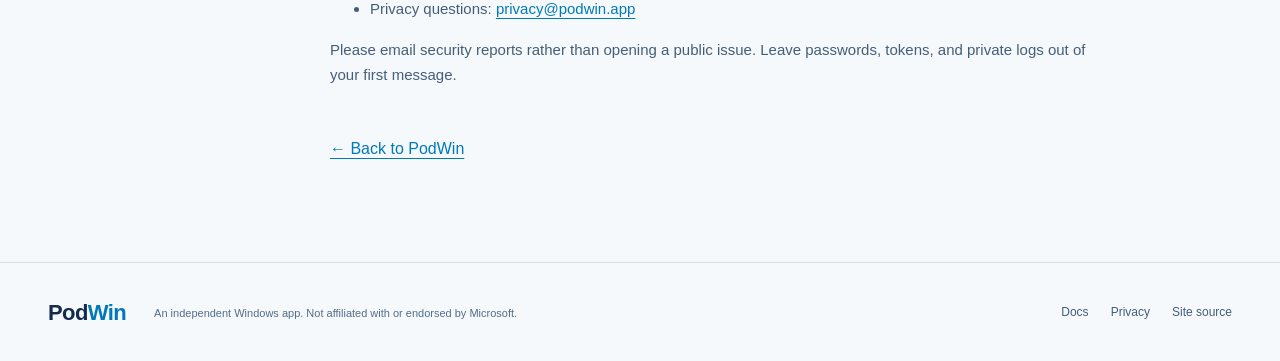
==== commit 106aed45: "fix: make public support links reachable Co-authored-by: Copilot <223556219+Copilot@users.noreply.gi" ====
--- a/site/docs/index.html
+++ b/site/docs/index.html
@@ -5,13 +5,13 @@
   <meta name="viewport" content="width=device-width, initial-scale=1">
   <script src="../assets/theme.js"></script>
   <title>Documentation | PodWin</title>
-  <meta name="description" content="PodWin 1.0 documentation: Microsoft Store availability, Windows and WSLc requirements, session safety, supported workflows, and limitations.">
+  <meta name="description" content="PodWin foundation preview documentation: Windows and WSLc requirements, development setup, session safety, supported workflows, and limitations.">
   <meta name="theme-color" content="#101c30">
   <link rel="canonical" href="https://podwin.app/docs/">
   <meta property="og:type" content="website">
   <meta property="og:site_name" content="PodWin">
   <meta property="og:title" content="Documentation | PodWin">
-  <meta property="og:description" content="Get to know PodWin 1.0. Requirements, Store installation, supported workflows, and honest boundaries.">
+  <meta property="og:description" content="Get to know the PodWin foundation preview. Requirements, development setup, supported workflows, and honest boundaries.">
   <meta property="og:url" content="https://podwin.app/docs/">
   <meta property="og:image" content="https://podwin.app/assets/podwin-banner.png">
   <meta property="og:image:alt" content="The blue and teal PodWin capsule logo and wordmark.">
@@ -33,18 +33,18 @@
   </header>
   <main class="container docs-layout" id="main">
     <nav class="docs-sidebar" aria-label="Documentation sections">
-      <p class="eyebrow">PODWIN 1.0 DOCS</p>
+      <p class="eyebrow">FOUNDATION DOCS</p>
       <a href="#overview">Overview</a><a href="#requirements">Requirements</a><a href="#development">Build from source</a><a href="#first-connection">First connection</a><a href="#boundaries">Scope and limitations</a><a href="#troubleshooting">Troubleshooting</a><a href="#remove-retained-data">Remove retained PodWin data</a><a href="#privacy">Privacy</a><a href="#distribution">Distribution and licensing</a><a href="#resources">Project and resources</a>
       <a href="#contact">Contact</a>
     </nav>
     <div class="docs-content">
       <p class="eyebrow">PODWIN / DOCUMENTATION</p>
       <h1>A good place to begin.</h1>
-      <p class="docs-lead">PodWin 1.0 is a native Windows 11 app for discovering and managing WSLc containers, with opt-in local Agent Sandboxes for coding tools.</p>
-      <div class="callout"><p><strong>Available from the Microsoft Store.</strong> PodWin 1.0 is an x64 app for Windows 11 22H2 or later with Microsoft WSLc 3.0.3 or 3.0.4.</p></div>
+      <p class="docs-lead">Understand the foundation before you connect. PodWin is a native Windows 11 app for WSLc container management, currently in early development.</p>
+      <div class="callout"><p><strong>Foundation preview, not a production release.</strong> No public installer or Microsoft Store listing is available. The repository is currently private; building from source requires repository access.</p></div>
 
       <section id="overview">
-        <h2>What PodWin 1.0 does</h2>
+        <h2>What the preview does</h2>
         <p>Discover a WSLc session, confirm the connection, and browse its containers and images. In a session PodWin owns, you can also pull an image, check whether the session is running, or terminate it. PodWin asks before it acts.</p>
         <p>Use the command palette (<kbd>Ctrl+K</kbd>) to get around, or open the user guide from Settings &gt; About PodWin. Settings also lets you choose light, dark, or system appearance.</p>
       </section>
@@ -52,15 +52,16 @@
         <h2>Requirements</h2>
         <div class="docs-table-wrap"><table class="docs-table"><thead><tr><th scope="col">Component</th><th scope="col">Current baseline</th></tr></thead><tbody>
           <tr><td>Operating system</td><td>Windows 11 22H2 or later.</td></tr>
-          <tr><td>Architecture</td><td>x64.</td></tr>
-          <tr><td>Container runtime</td><td>Microsoft WSLc 3.0.3 or 3.0.4, installed separately. PodWin never installs or changes WSL.</td></tr>
+          <tr><td>Container runtime</td><td>WSLc 3.0.3 or 3.0.4, installed separately. WSLc 3.0.5 has <a href="#runtime-limits">limited support</a>; don't assume newer clients enable the same features.</td></tr>
+          <tr><td>Development SDK</td><td>Use the .NET SDK pinned in <code>global.json</code> in your checkout of the app repository.</td></tr>
+          <tr><td>Architecture</td><td>x64. Native ARM64 support is still planned.</td></tr>
         </tbody></table></div>
-        <p id="runtime-limits"><strong>Supported runtime:</strong> PodWin uses Microsoft WSLc 3.0.3 or 3.0.4. PodWin reports other version mismatches rather than silently changing the runtime.</p>
+        <p id="runtime-limits"><strong>On WSLc 3.0.5:</strong> A qualified x64 host running the Direct build supports session discovery, container and image lists, the PodWin-owned session lifecycle, and image pulls. Container and image details, logs, network lists, and agent sandboxes are unavailable. On other unrecognized versions, PodWin reports the mismatch rather than creating its session or pulling images.</p>
         <p class="section-note">A detected CLI does not prove that the WSL components or an existing session are healthy. PodWin can still be used for dependency diagnosis without a session.</p>
       </section>
       <section id="development">
         <h2>Build from source</h2>
-        <p>Building from source is for contributors with access to the project repository. Store users should install PodWin from the <a href="https://apps.microsoft.com/detail/9P48Q1CXZ8KH">Microsoft Store</a>. Run these commands in a Windows PowerShell terminal.</p>
+        <p>With access to the project repository, clone it and run these commands in a Windows PowerShell terminal. The app is self-contained when published; the SDK requirement here is for development.</p>
         <div class="code-block">
           <div class="code-heading"><span>POWERSHELL / DEVELOPMENT</span><button class="copy-button" type="button" data-copy="build-commands" hidden>Copy commands</button></div>
           <pre><code id="build-commands"># Obtain the PodWin source through an approved private-access workspace.
@@ -84,14 +85,15 @@
       </section>
       <section id="boundaries">
         <h2>Scope and limitations</h2>
-        <p>PodWin is purpose-built for Microsoft WSLc sessions and local coding-agent sandboxes.</p>
-        <div class="docs-table-wrap"><table class="docs-table"><thead><tr><th scope="col">Available in PodWin 1.0</th><th scope="col">Future roadmap</th></tr></thead><tbody>
-          <tr><td>Discover existing sessions; create, reconnect to, check, or terminate the session PodWin owns</td><td>Signed Direct releases</td></tr>
-          <tr><td>Browse containers and images, follow logs, and pull supported images</td><td>Broader runtime qualification</td></tr>
-          <tr><td>Read networks and redacted volume inventory for a qualified running owned session</td><td>Network allowlisting beyond deny-all and owned VHDX reclamation</td></tr>
-          <tr><td>Opt in to local Agent Sandboxes; the MCP listener is off by default and requests require confirmation</td><td>Completed accessibility qualification</td></tr>
+        <p>PodWin connects to WSLc, not the Docker Engine socket. Existing Docker Desktop containers will not appear in PodWin.</p>
+        <div class="docs-table-wrap"><table class="docs-table"><thead><tr><th scope="col">Available in the foundation</th><th scope="col">Not implemented yet</th></tr></thead><tbody>
+          <tr><td>Discover existing sessions; create, reconnect to, check, or terminate the session PodWin owns</td><td>Start, stop, restart, or remove individual containers from inventory</td></tr>
+          <tr><td>Browse images and pull an image into the PodWin-owned session</td><td>Private registry credentials</td></tr>
+          <tr><td>Filter containers and follow logs on supported clients</td><td>Interactive terminal access and live resource statistics</td></tr>
+          <tr><td>Read networks for a confirmed running PodWin-owned session on supported clients</td><td>Volume and network management</td></tr>
+          <tr><td>Opt in to local agent sandboxes; the MCP listener is off by default and requests require confirmation</td><td>Compose file parsing, validation, planning, and execution</td></tr>
         </tbody></table></div>
-        <p class="section-note">PodWin does not load or run Compose files. Available features are limited to the documented WSLc workflows.</p>
+        <p class="section-note">The Compose page describes a future contract; it does not load or run Compose files. Kubernetes, Docker API compatibility, and full Docker Compose parity are not promised.</p>
       </section>
       <section id="troubleshooting">
         <h2>Troubleshooting</h2>
@@ -156,8 +158,8 @@
       <section id="distribution">
         <h2>Distribution and licensing</h2>
         <p>PodWin is free to use. The app is licensed under <a href="https://www.apache.org/licenses/LICENSE-2.0">Apache License 2.0</a>; its source repository remains private. Third-party components keep their own licenses.</p>
-        <p>PodWin 1.0 is available from the <a href="https://apps.microsoft.com/detail/9P48Q1CXZ8KH">Microsoft Store</a> (Store ID 9P48Q1CXZ8KH). The Store package uses MSIX and supports x64. Microsoft Store manages updates.</p>
-        <p>The Direct (Velopack) channel is not released for PodWin 1.0. This release is distributed through the Microsoft Store.</p>
+        <p>The Direct preview is a self-contained x64 folder shared by the owner. Folder builds cannot update themselves. The installed Direct build checks for updates on request and asks before downloading or restarting to apply one.</p>
+        <p>The separate Microsoft Store build uses MSIX and Store-managed updates, not Velopack. There is no public Store listing.</p>
       </section>
       <section id="resources">
         <h2>Project and resources</h2>
@@ -166,7 +168,7 @@
           <li><a href="https://learn.microsoft.com/windows/wsl/wsl-container">Microsoft WSL container documentation</a> and <a href="https://wsl.dev/">WSL developer documentation</a>.</li>
           <li><a href="https://learn.microsoft.com/windows/apps/winui/winui3/">WinUI 3</a>, <a href="https://fluent2.microsoft.design/">Fluent 2</a>, and <a href="https://docs.velopack.io/">Velopack</a>.</li>
         </ul>
-        <p>PodWin is an original implementation for Microsoft WSLc. It does not copy another project's application code, branding, or assets.</p>
+        <p>PodWin is an original implementation, inspired in part by <a href="https://github.com/seiggy/wslc-desktop">Zack Way's WSLc Desktop Manager</a>, Docker Desktop, and Podman Desktop. It does not copy their application code, branding, or assets.</p>
       </section>
       <section id="contact">
         <h2>Contact PodWin</h2>
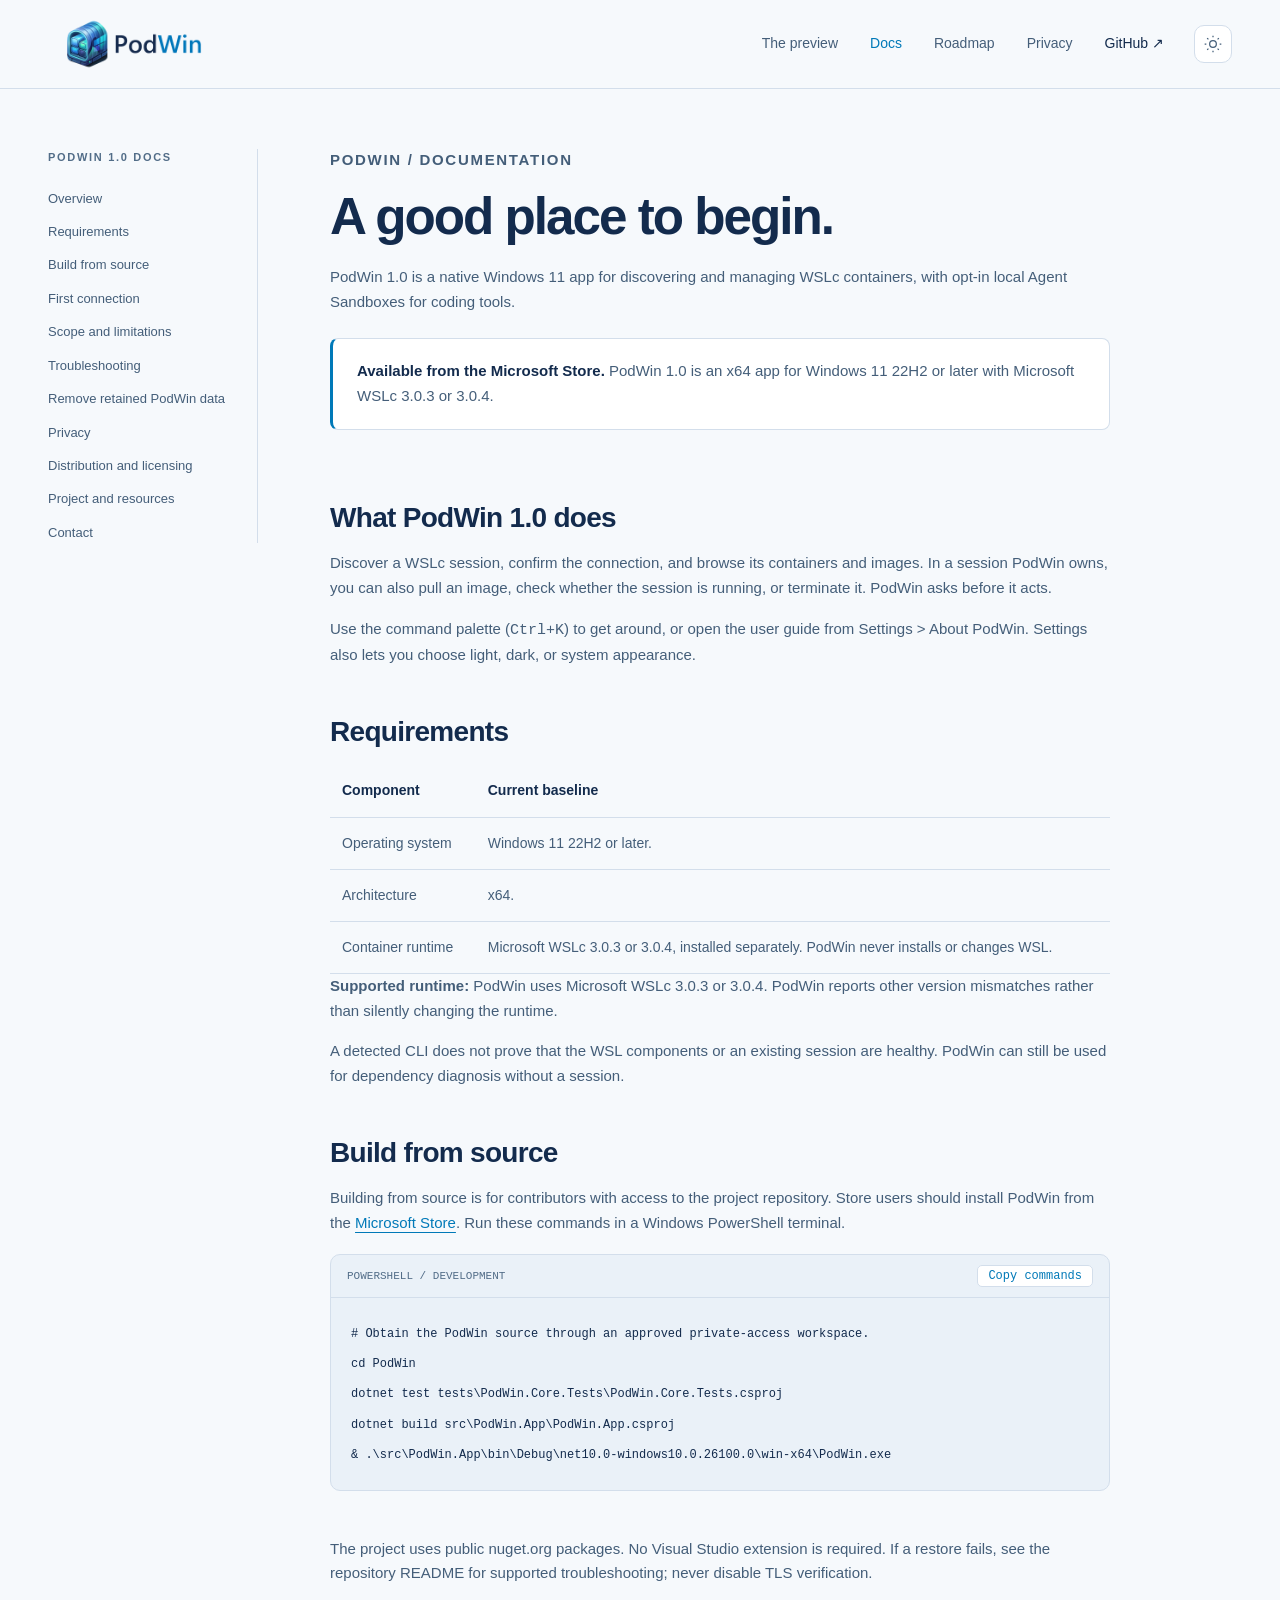
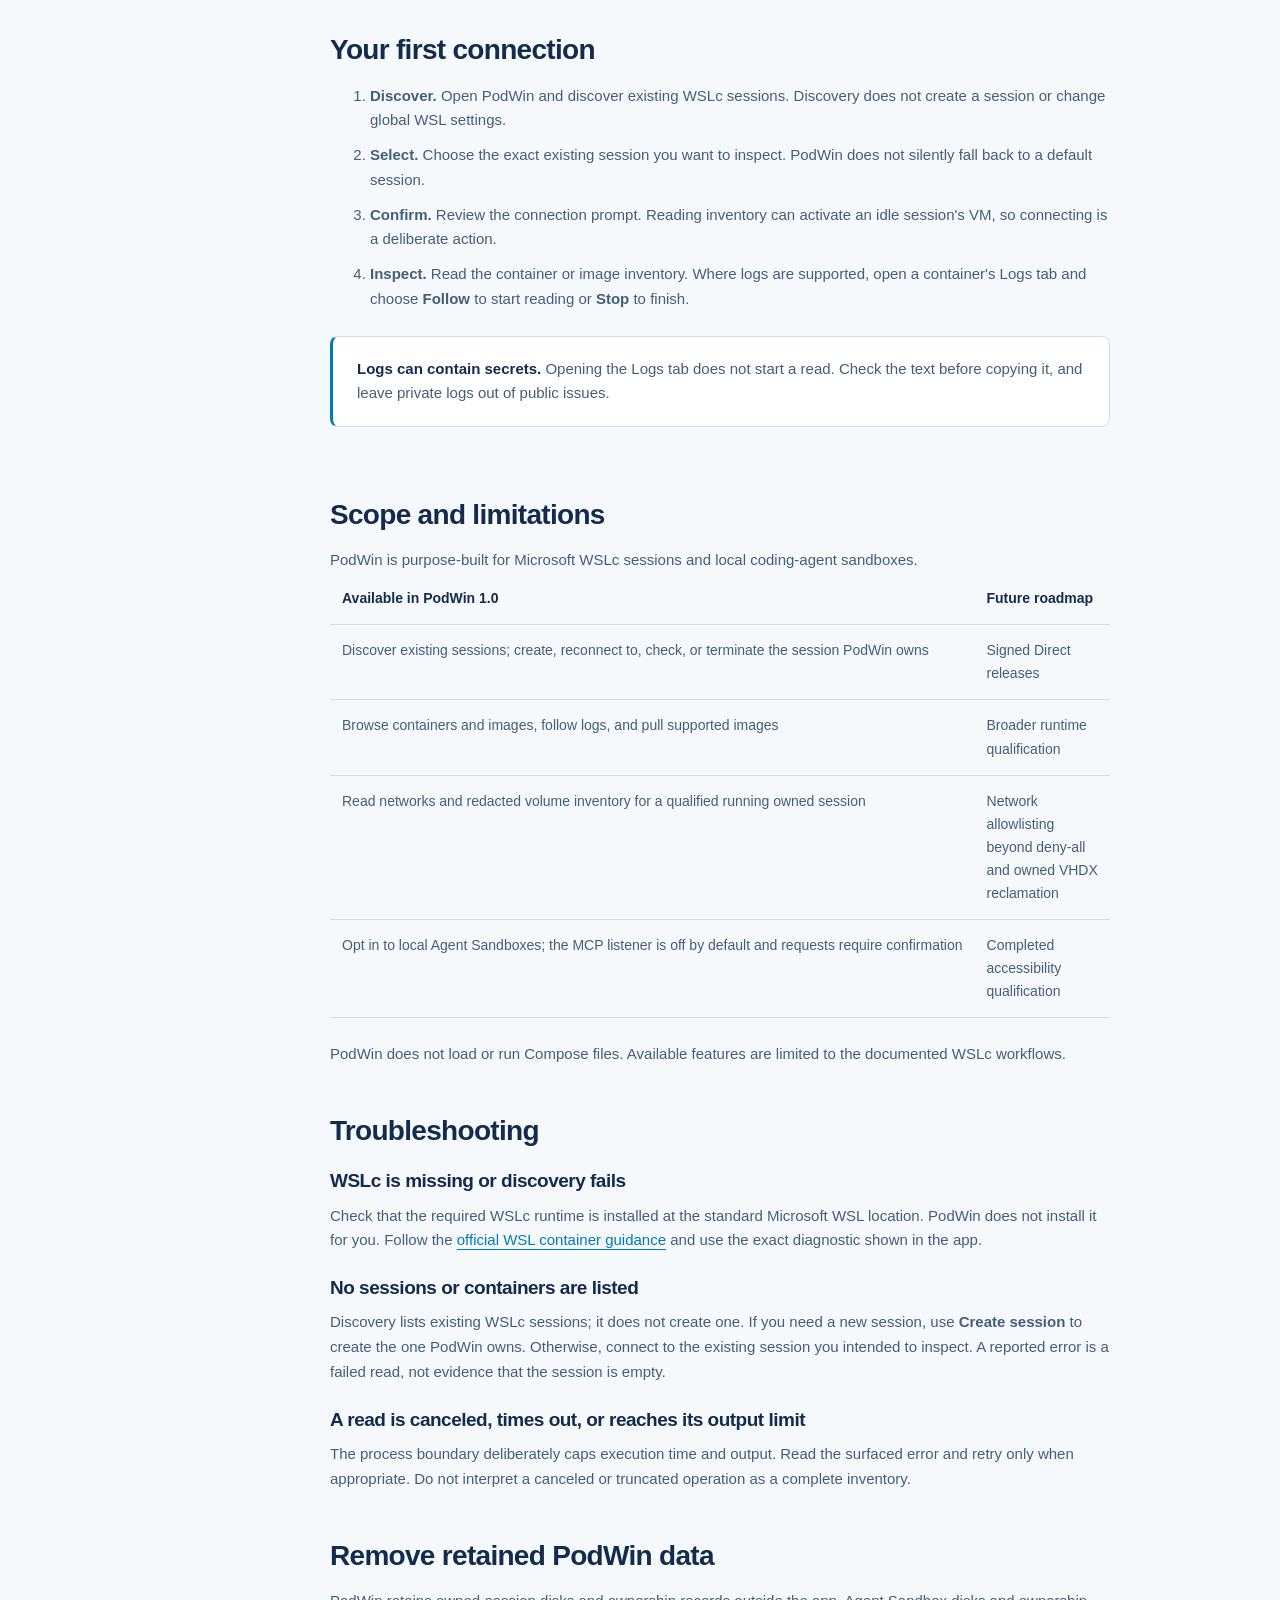
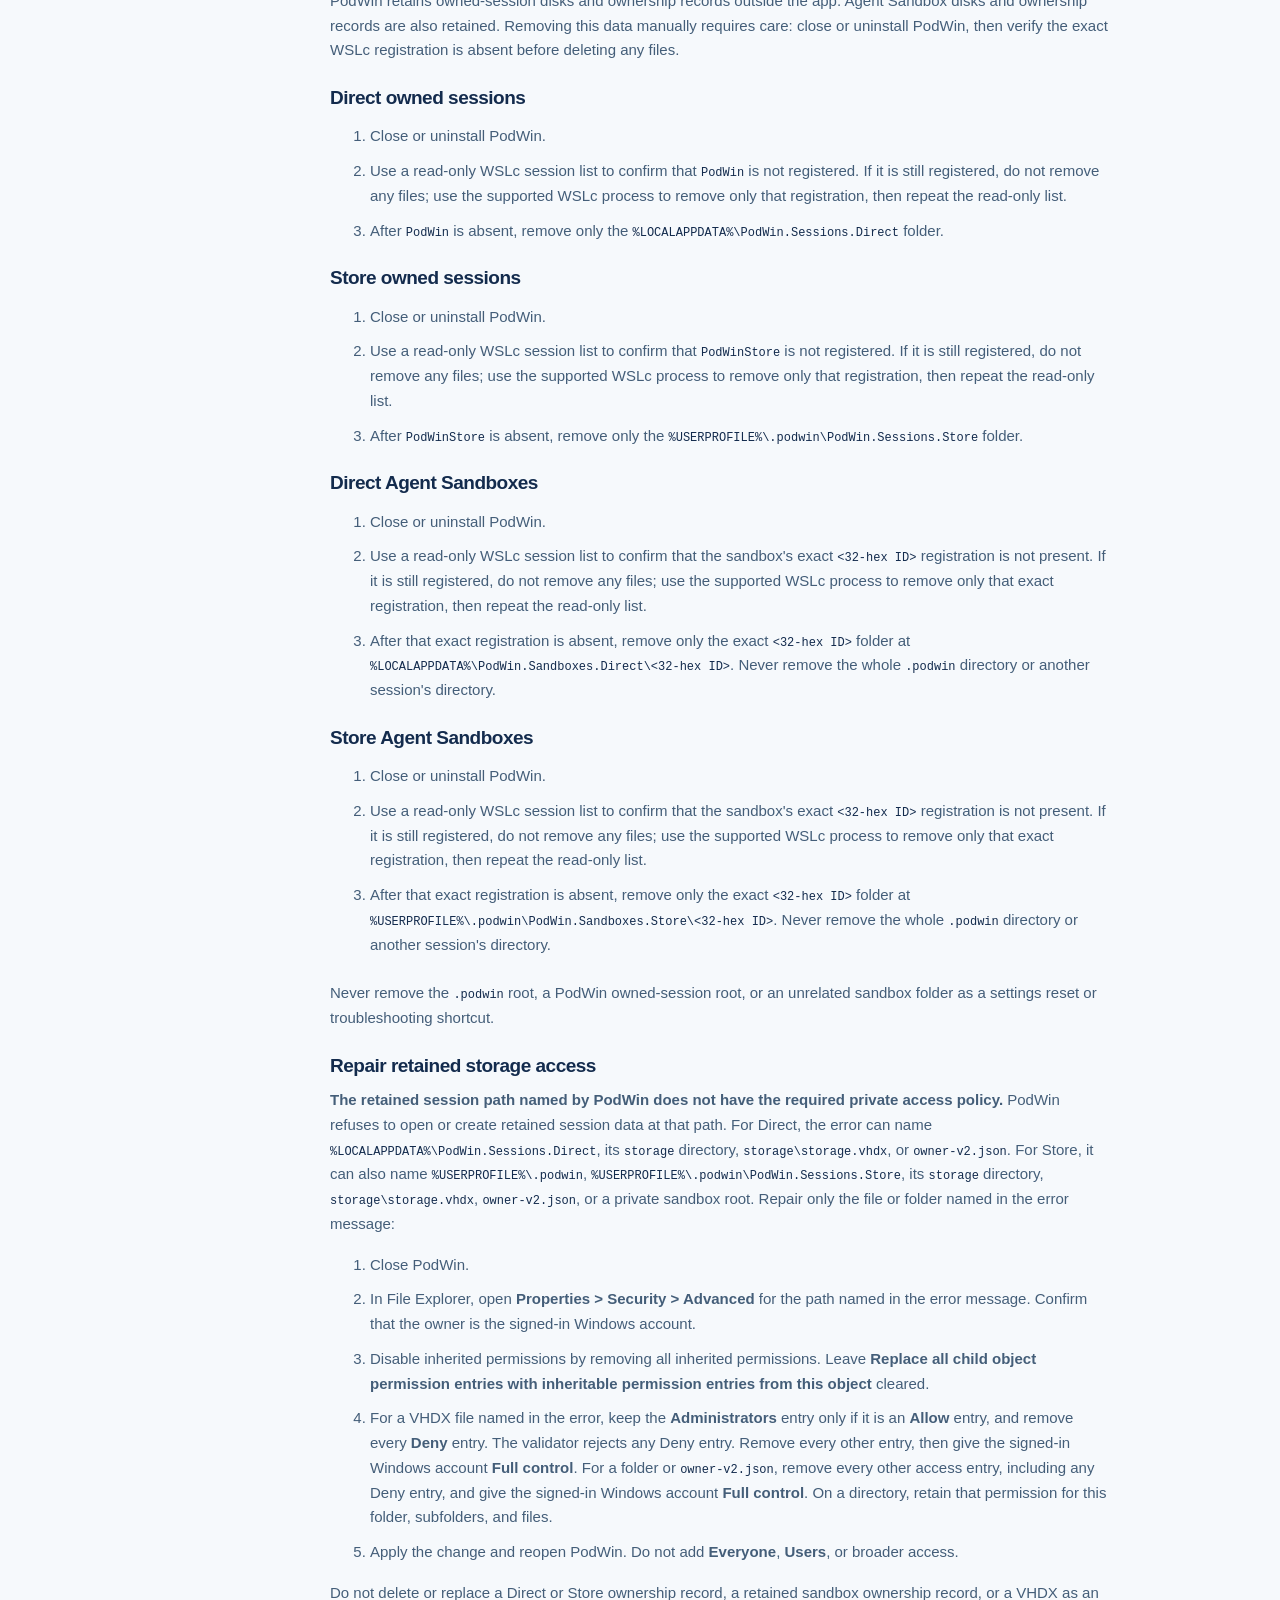
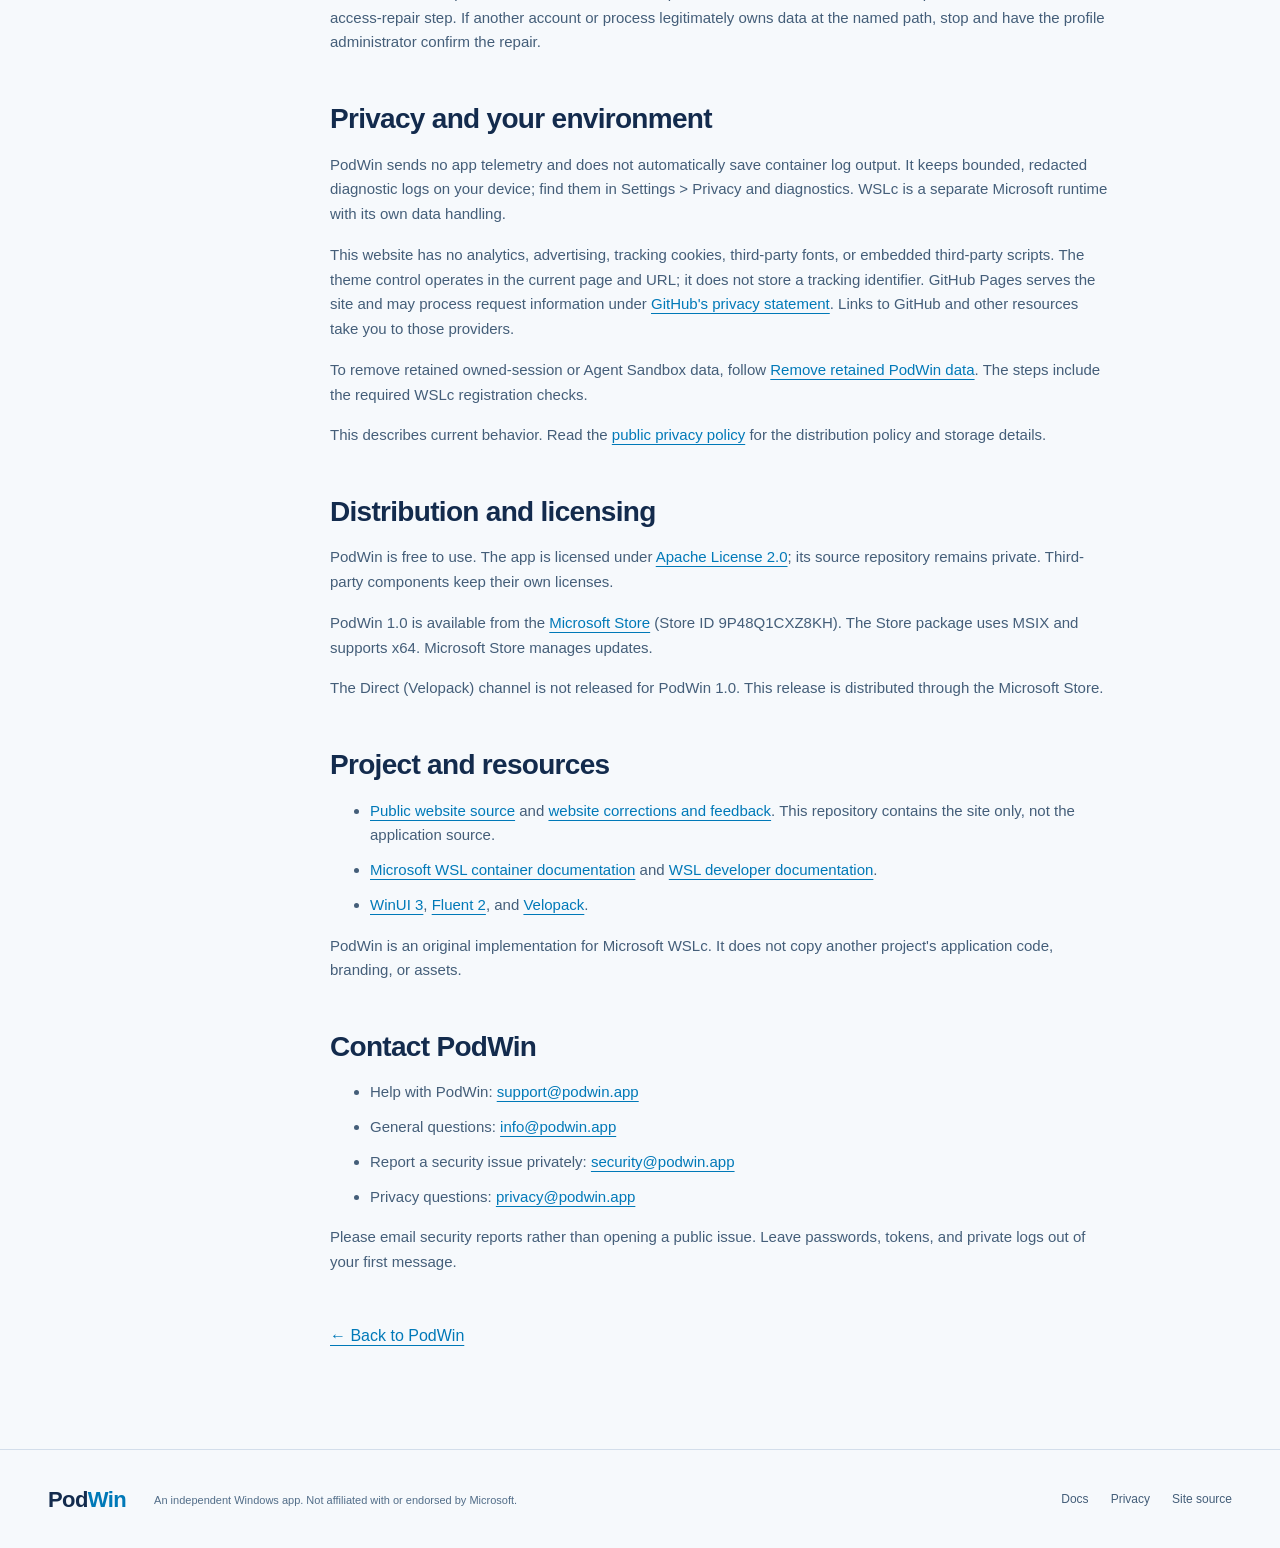
==== commit 06b5f9b9: "docs: describe PodWin 1.0 Store availability and requirements (#8) * docs: describe PodWin 1.0 Store" ====
--- a/site/docs/index.html
+++ b/site/docs/index.html
@@ -5,13 +5,13 @@
   <meta name="viewport" content="width=device-width, initial-scale=1">
   <script src="../assets/theme.js"></script>
   <title>Documentation | PodWin</title>
-  <meta name="description" content="PodWin foundation preview documentation: Windows and WSLc requirements, development setup, session safety, supported workflows, and limitations.">
+  <meta name="description" content="PodWin 1.0 documentation: Microsoft Store availability, Windows and WSLc requirements, session safety, supported workflows, and limitations.">
   <meta name="theme-color" content="#101c30">
   <link rel="canonical" href="https://podwin.app/docs/">
   <meta property="og:type" content="website">
   <meta property="og:site_name" content="PodWin">
   <meta property="og:title" content="Documentation | PodWin">
-  <meta property="og:description" content="Get to know the PodWin foundation preview. Requirements, development setup, supported workflows, and honest boundaries.">
+  <meta property="og:description" content="Get to know PodWin 1.0. Requirements, Store installation, supported workflows, and honest boundaries.">
   <meta property="og:url" content="https://podwin.app/docs/">
   <meta property="og:image" content="https://podwin.app/assets/podwin-banner.png">
   <meta property="og:image:alt" content="The blue and teal PodWin capsule logo and wordmark.">
@@ -33,18 +33,18 @@
   </header>
   <main class="container docs-layout" id="main">
     <nav class="docs-sidebar" aria-label="Documentation sections">
-      <p class="eyebrow">FOUNDATION DOCS</p>
+      <p class="eyebrow">PODWIN 1.0 DOCS</p>
       <a href="#overview">Overview</a><a href="#requirements">Requirements</a><a href="#development">Build from source</a><a href="#first-connection">First connection</a><a href="#boundaries">Scope and limitations</a><a href="#troubleshooting">Troubleshooting</a><a href="#remove-retained-data">Remove retained PodWin data</a><a href="#privacy">Privacy</a><a href="#distribution">Distribution and licensing</a><a href="#resources">Project and resources</a>
       <a href="#contact">Contact</a>
     </nav>
     <div class="docs-content">
       <p class="eyebrow">PODWIN / DOCUMENTATION</p>
       <h1>A good place to begin.</h1>
-      <p class="docs-lead">Understand the foundation before you connect. PodWin is a native Windows 11 app for WSLc container management, currently in early development.</p>
-      <div class="callout"><p><strong>Foundation preview, not a production release.</strong> No public installer or Microsoft Store listing is available. The repository is currently private; building from source requires repository access.</p></div>
+      <p class="docs-lead">PodWin 1.0 is a native Windows 11 app for discovering and managing WSLc containers, with opt-in local Agent Sandboxes for coding tools.</p>
+      <div class="callout"><p><strong>Available from the Microsoft Store.</strong> PodWin 1.0 is an x64 app for Windows 11 22H2 or later with Microsoft WSLc 3.0.3 or 3.0.4.</p></div>
 
       <section id="overview">
-        <h2>What the preview does</h2>
+        <h2>What PodWin 1.0 does</h2>
         <p>Discover a WSLc session, confirm the connection, and browse its containers and images. In a session PodWin owns, you can also pull an image, check whether the session is running, or terminate it. PodWin asks before it acts.</p>
         <p>Use the command palette (<kbd>Ctrl+K</kbd>) to get around, or open the user guide from Settings &gt; About PodWin. Settings also lets you choose light, dark, or system appearance.</p>
       </section>
@@ -52,16 +52,15 @@
         <h2>Requirements</h2>
         <div class="docs-table-wrap"><table class="docs-table"><thead><tr><th scope="col">Component</th><th scope="col">Current baseline</th></tr></thead><tbody>
           <tr><td>Operating system</td><td>Windows 11 22H2 or later.</td></tr>
-          <tr><td>Container runtime</td><td>WSLc 3.0.3 or 3.0.4, installed separately. WSLc 3.0.5 has <a href="#runtime-limits">limited support</a>; don't assume newer clients enable the same features.</td></tr>
-          <tr><td>Development SDK</td><td>Use the .NET SDK pinned in <code>global.json</code> in your checkout of the app repository.</td></tr>
-          <tr><td>Architecture</td><td>x64. Native ARM64 support is still planned.</td></tr>
+          <tr><td>Architecture</td><td>x64.</td></tr>
+          <tr><td>Container runtime</td><td>Microsoft WSLc 3.0.3 or 3.0.4, installed separately. PodWin never installs or changes WSL.</td></tr>
         </tbody></table></div>
-        <p id="runtime-limits"><strong>On WSLc 3.0.5:</strong> A qualified x64 host running the Direct build supports session discovery, container and image lists, the PodWin-owned session lifecycle, and image pulls. Container and image details, logs, network lists, and agent sandboxes are unavailable. On other unrecognized versions, PodWin reports the mismatch rather than creating its session or pulling images.</p>
+        <p id="runtime-limits"><strong>Supported runtime:</strong> PodWin uses Microsoft WSLc 3.0.3 or 3.0.4. PodWin reports other version mismatches rather than silently changing the runtime.</p>
         <p class="section-note">A detected CLI does not prove that the WSL components or an existing session are healthy. PodWin can still be used for dependency diagnosis without a session.</p>
       </section>
       <section id="development">
         <h2>Build from source</h2>
-        <p>With access to the project repository, clone it and run these commands in a Windows PowerShell terminal. The app is self-contained when published; the SDK requirement here is for development.</p>
+        <p>Building from source is for contributors with access to the project repository. Store users should install PodWin from the <a href="https://apps.microsoft.com/detail/9P48Q1CXZ8KH">Microsoft Store</a>. Run these commands in a Windows PowerShell terminal.</p>
         <div class="code-block">
           <div class="code-heading"><span>POWERSHELL / DEVELOPMENT</span><button class="copy-button" type="button" data-copy="build-commands" hidden>Copy commands</button></div>
           <pre><code id="build-commands"># Obtain the PodWin source through an approved private-access workspace.
@@ -85,15 +84,14 @@
       </section>
       <section id="boundaries">
         <h2>Scope and limitations</h2>
-        <p>PodWin connects to WSLc, not the Docker Engine socket. Existing Docker Desktop containers will not appear in PodWin.</p>
-        <div class="docs-table-wrap"><table class="docs-table"><thead><tr><th scope="col">Available in the foundation</th><th scope="col">Not implemented yet</th></tr></thead><tbody>
-          <tr><td>Discover existing sessions; create, reconnect to, check, or terminate the session PodWin owns</td><td>Start, stop, restart, or remove individual containers from inventory</td></tr>
-          <tr><td>Browse images and pull an image into the PodWin-owned session</td><td>Private registry credentials</td></tr>
-          <tr><td>Filter containers and follow logs on supported clients</td><td>Interactive terminal access and live resource statistics</td></tr>
-          <tr><td>Read networks for a confirmed running PodWin-owned session on supported clients</td><td>Volume and network management</td></tr>
-          <tr><td>Opt in to local agent sandboxes; the MCP listener is off by default and requests require confirmation</td><td>Compose file parsing, validation, planning, and execution</td></tr>
+        <p>PodWin is purpose-built for Microsoft WSLc sessions and local coding-agent sandboxes.</p>
+        <div class="docs-table-wrap"><table class="docs-table"><thead><tr><th scope="col">Available in PodWin 1.0</th><th scope="col">Future roadmap</th></tr></thead><tbody>
+          <tr><td>Discover existing sessions; create, reconnect to, check, or terminate the session PodWin owns</td><td>Signed Direct releases</td></tr>
+          <tr><td>Browse containers and images, follow logs, and pull supported images</td><td>Broader runtime qualification</td></tr>
+          <tr><td>Read networks and redacted volume inventory for a qualified running owned session</td><td>Network allowlisting beyond deny-all and owned VHDX reclamation</td></tr>
+          <tr><td>Opt in to local Agent Sandboxes; the MCP listener is off by default and requests require confirmation</td><td>Completed accessibility qualification</td></tr>
         </tbody></table></div>
-        <p class="section-note">The Compose page describes a future contract; it does not load or run Compose files. Kubernetes, Docker API compatibility, and full Docker Compose parity are not promised.</p>
+        <p class="section-note">PodWin does not load or run Compose files. Available features are limited to the documented WSLc workflows.</p>
       </section>
       <section id="troubleshooting">
         <h2>Troubleshooting</h2>
@@ -158,8 +156,8 @@
       <section id="distribution">
         <h2>Distribution and licensing</h2>
         <p>PodWin is free to use. The app is licensed under <a href="https://www.apache.org/licenses/LICENSE-2.0">Apache License 2.0</a>; its source repository remains private. Third-party components keep their own licenses.</p>
-        <p>The Direct preview is a self-contained x64 folder shared by the owner. Folder builds cannot update themselves. The installed Direct build checks for updates on request and asks before downloading or restarting to apply one.</p>
-        <p>The separate Microsoft Store build uses MSIX and Store-managed updates, not Velopack. There is no public Store listing.</p>
+        <p>PodWin 1.0 is available from the <a href="https://apps.microsoft.com/detail/9P48Q1CXZ8KH">Microsoft Store</a> (Store ID 9P48Q1CXZ8KH). The Store package uses MSIX and supports x64. Microsoft Store manages updates.</p>
+        <p>The Direct (Velopack) channel is not released for PodWin 1.0. This release is distributed through the Microsoft Store.</p>
       </section>
       <section id="resources">
         <h2>Project and resources</h2>
@@ -168,7 +166,7 @@
           <li><a href="https://learn.microsoft.com/windows/wsl/wsl-container">Microsoft WSL container documentation</a> and <a href="https://wsl.dev/">WSL developer documentation</a>.</li>
           <li><a href="https://learn.microsoft.com/windows/apps/winui/winui3/">WinUI 3</a>, <a href="https://fluent2.microsoft.design/">Fluent 2</a>, and <a href="https://docs.velopack.io/">Velopack</a>.</li>
         </ul>
-        <p>PodWin is an original implementation, inspired in part by <a href="https://github.com/seiggy/wslc-desktop">Zack Way's WSLc Desktop Manager</a>, Docker Desktop, and Podman Desktop. It does not copy their application code, branding, or assets.</p>
+        <p>PodWin is an original implementation for Microsoft WSLc. It does not copy another project's application code, branding, or assets.</p>
       </section>
       <section id="contact">
         <h2>Contact PodWin</h2>
